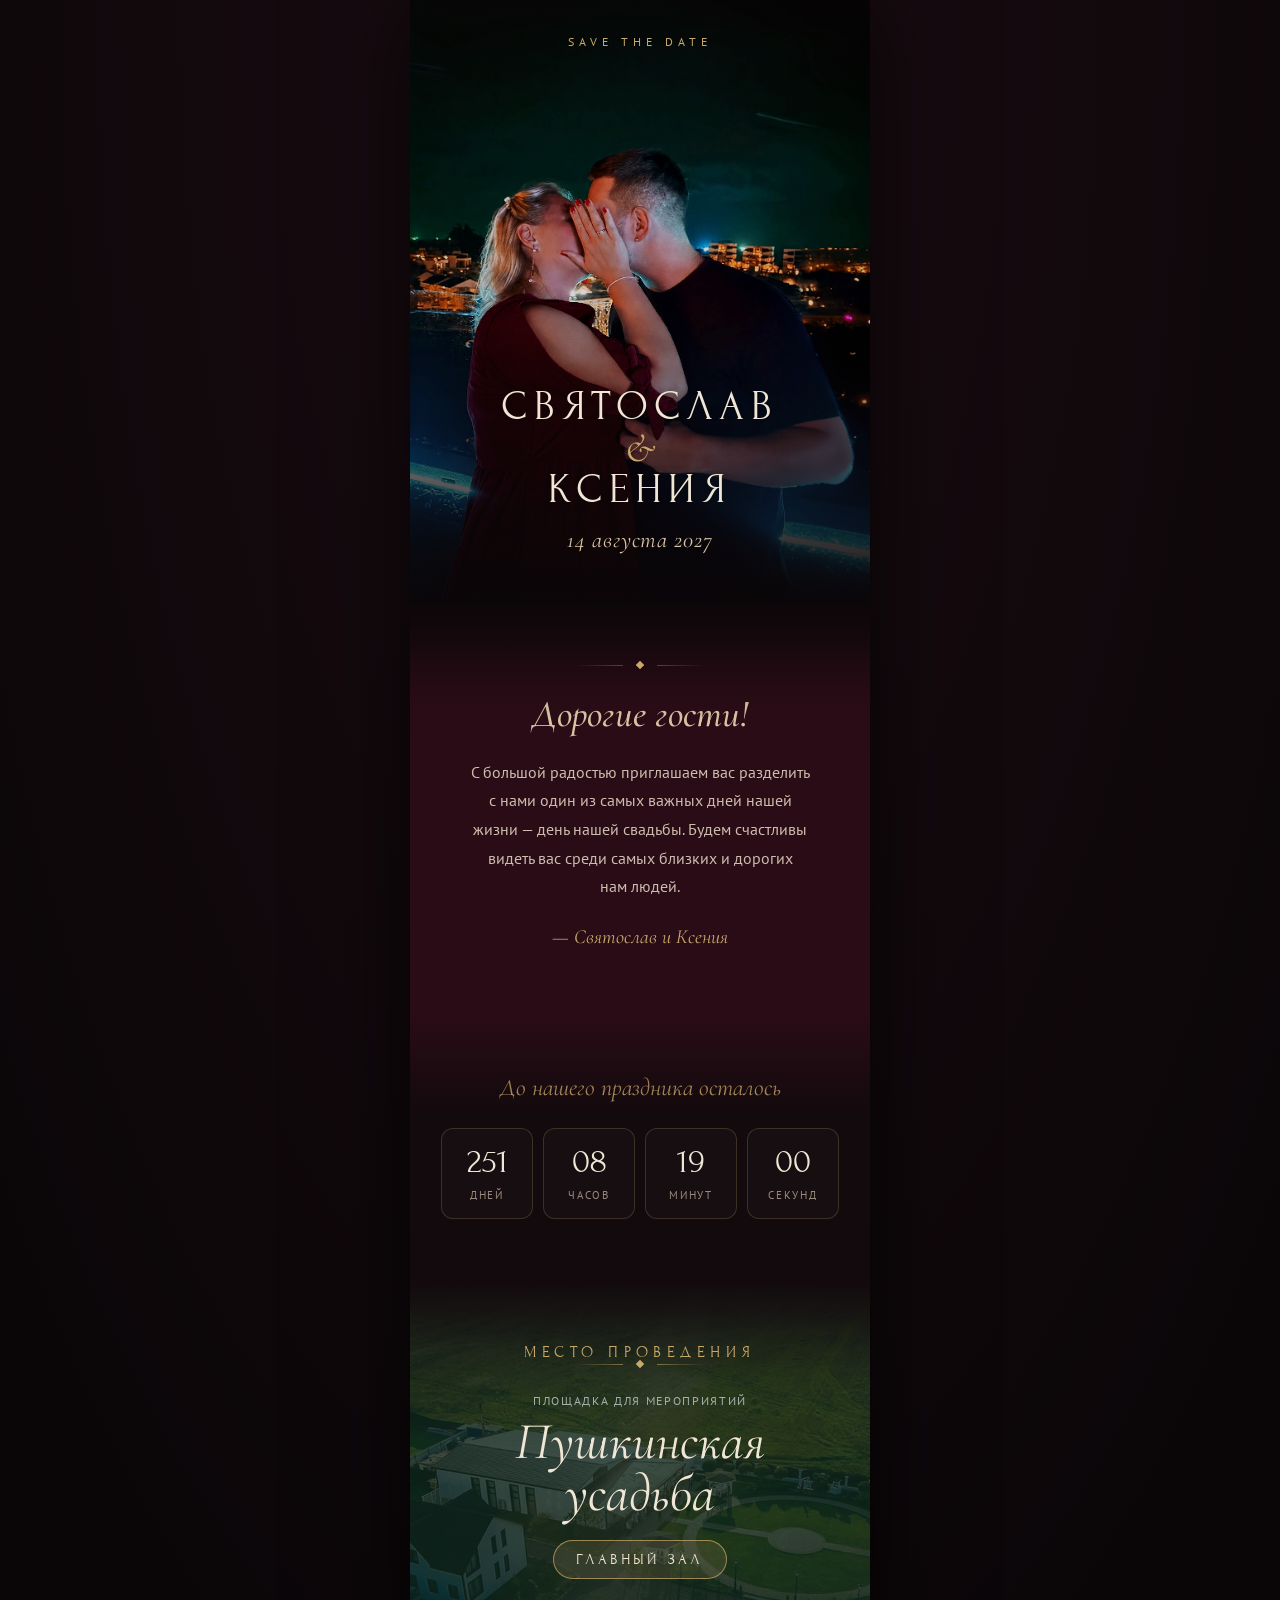
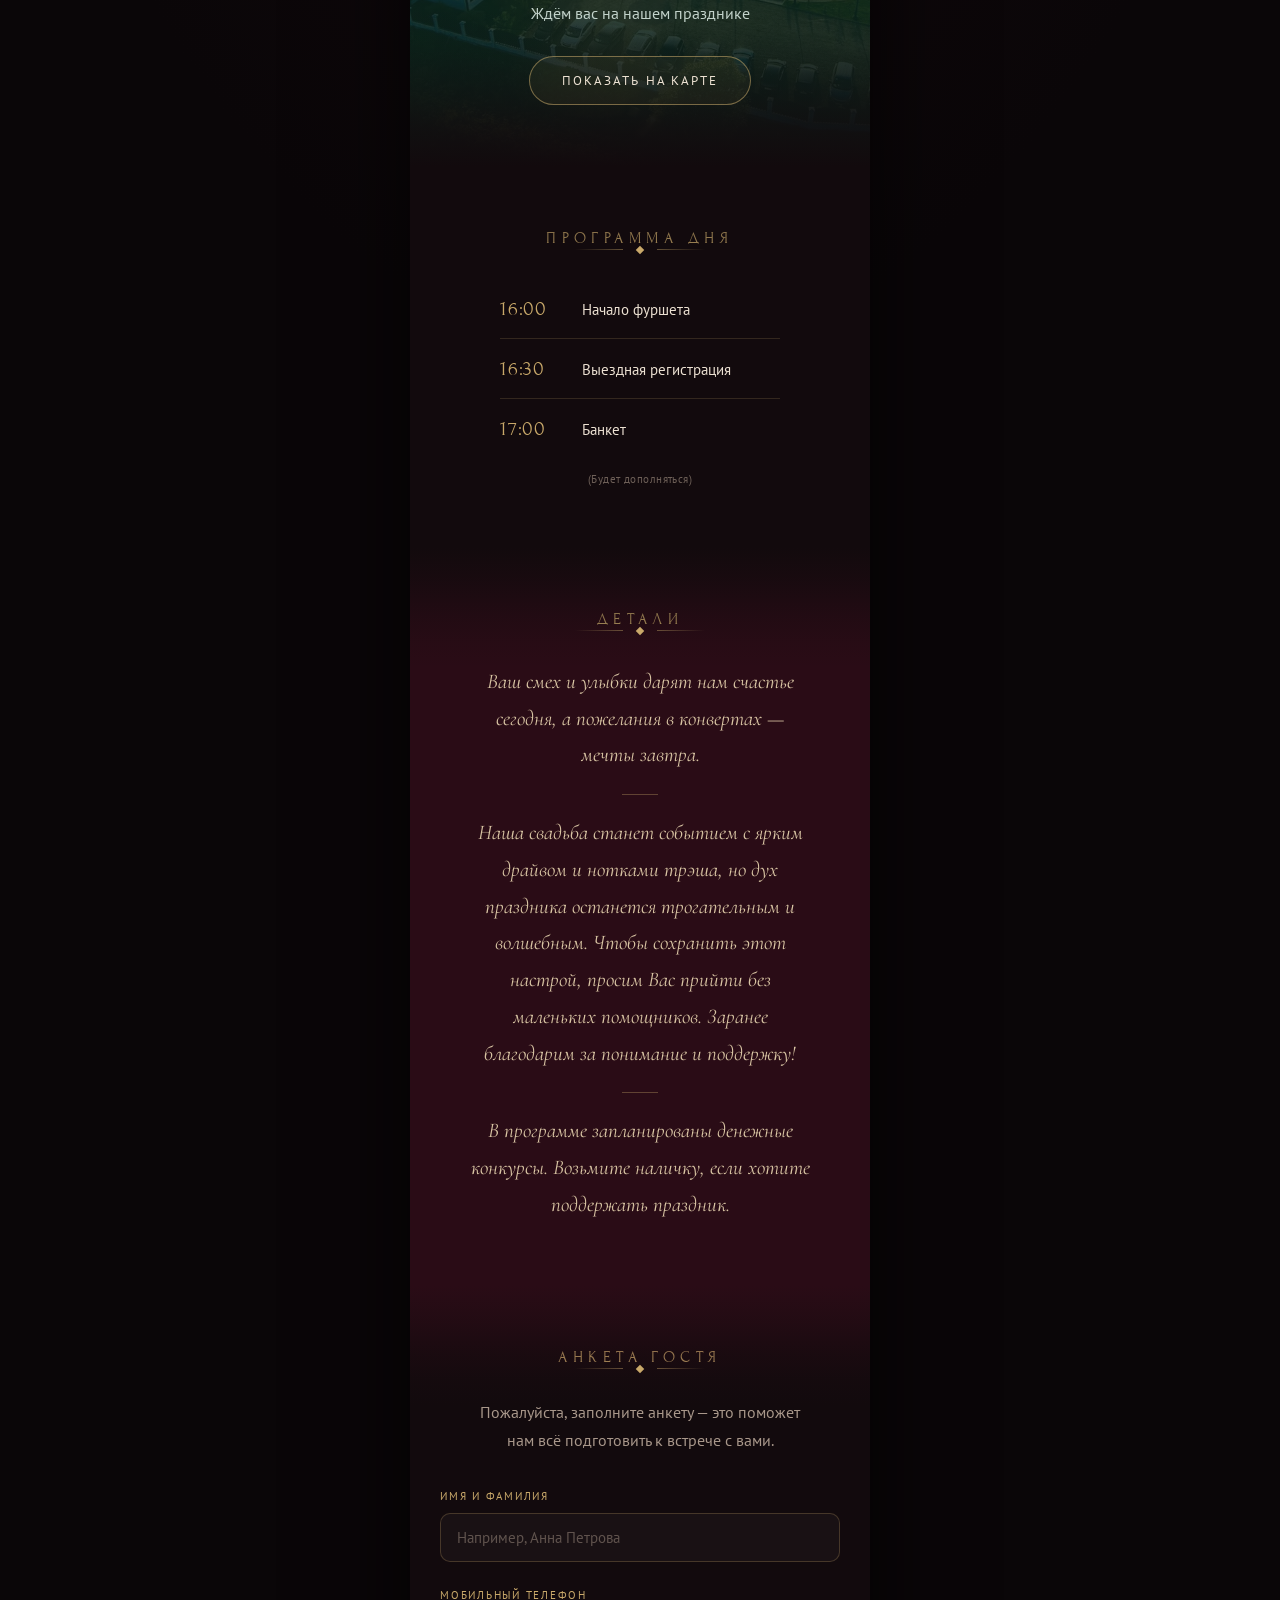
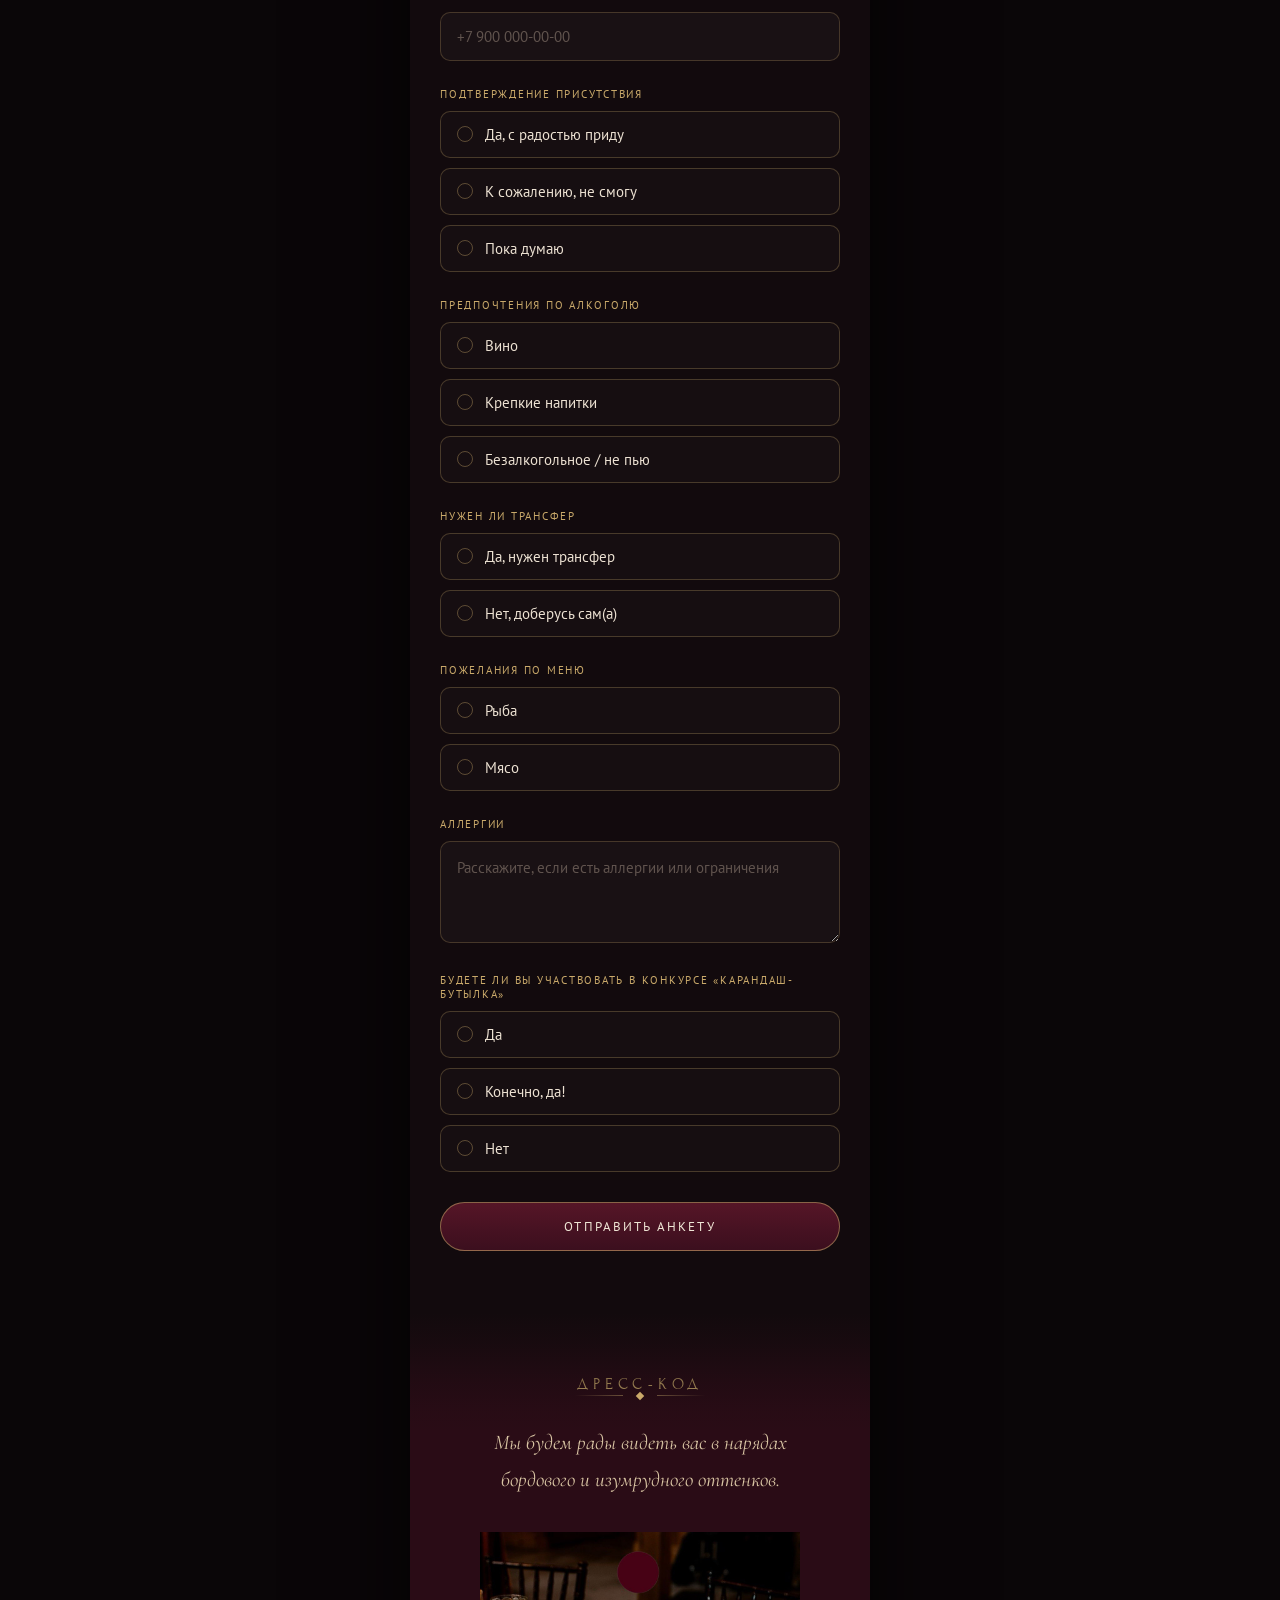
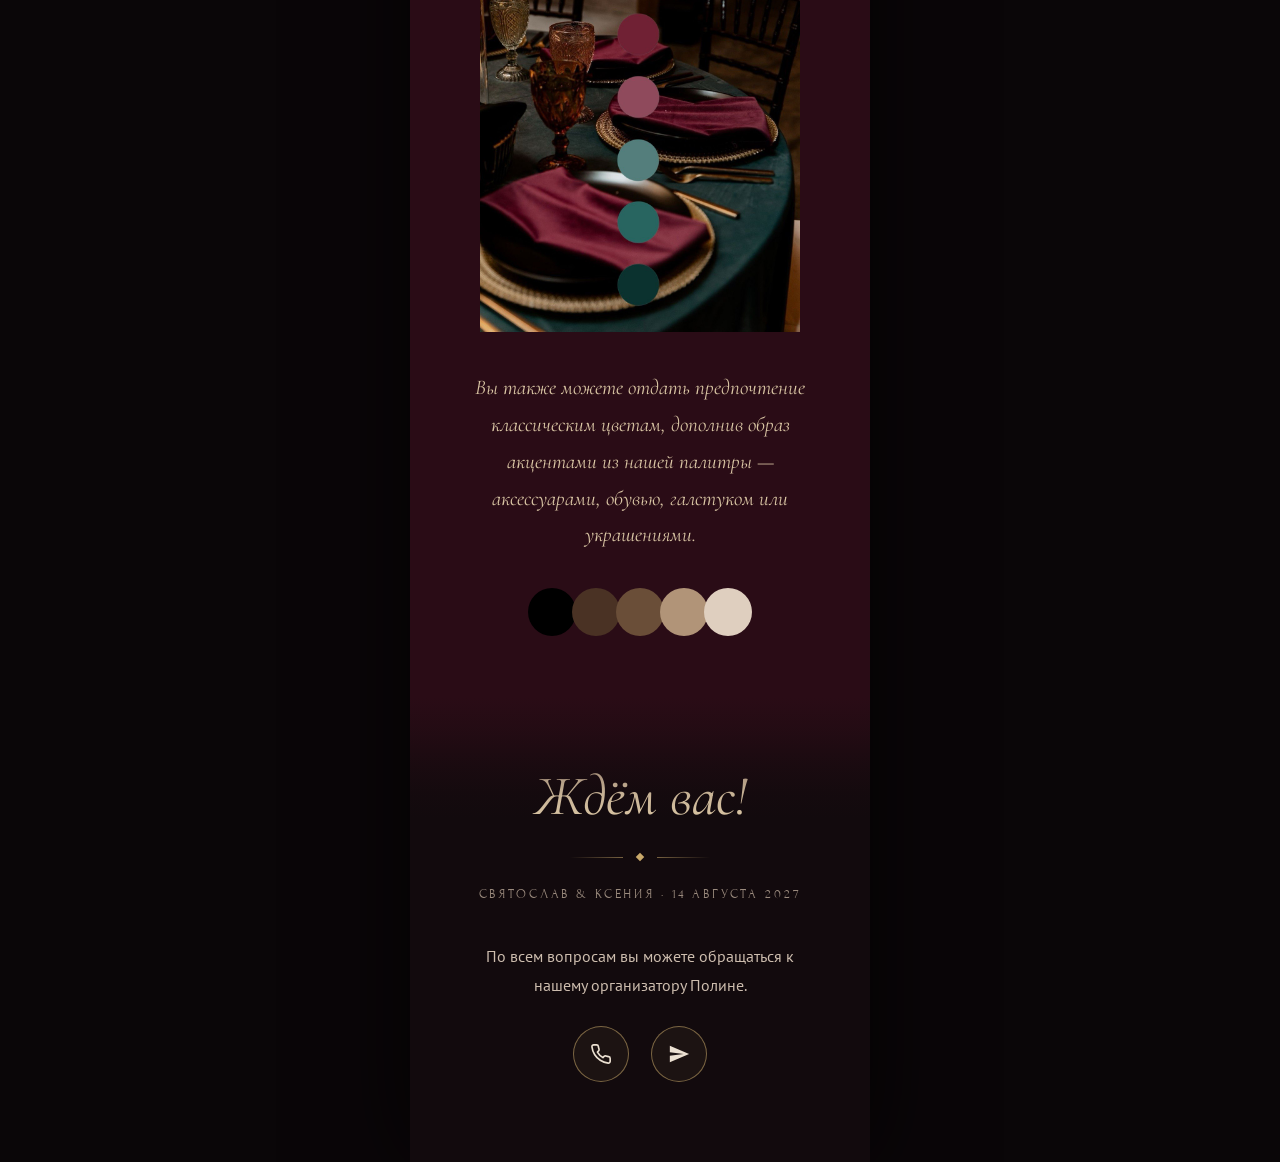
==== index.html @ 84a5a440 "Заменить иконку телеграма на простую чистую стрелку-самолётик без кривых Co-Authored-By: Claude Sonn" ====
<!DOCTYPE html>
<html lang="ru">
<head>
<meta charset="utf-8">
<meta name="viewport" content="width=device-width, initial-scale=1">
<title>Святослав и Ксения — свадебное приглашение</title>
<link rel="preconnect" href="https://fonts.googleapis.com">
<link rel="preconnect" href="https://fonts.gstatic.com" crossorigin>
<link href="https://fonts.googleapis.com/css2?family=Forum&family=Cormorant+Garamond:ital,wght@0,400;0,500;0,600;1,400;1,500;1,600&family=PT+Sans:wght@400;700&display=swap" rel="stylesheet">
<link rel="stylesheet" href="styles.css">
</head>
<body>
<div class="page">
  <div class="card">

    <!-- ===== HERO ===== -->
    <div class="hero">
      <img src="assets/couple.jpg" alt="Святослав и Ксения" class="hero-photo" onerror="this.style.display='none'">
      <div class="hero-overlay"></div>
      <div class="hero-eyebrow">Save the date</div>
      <div class="hero-text">
        <div class="hero-name">Святослав</div>
        <div class="hero-amp">&amp;</div>
        <div class="hero-name">Ксения</div>
        <div class="hero-date">14 августа 2027</div>
      </div>
    </div>

    <!-- ===== INVITATION ===== -->
    <section class="section section--maroon center">
      <div class="section-fade" style="--fade-from:#0a0608;"></div>
      <div class="divider"><span class="divider-line"></span><span class="divider-dot"></span><span class="divider-line"></span></div>
      <h2 class="script-title">Дорогие гости!</h2>
      <p class="body-text" style="max-width:340px;margin-left:auto;margin-right:auto;">С большой радостью приглашаем вас разделить с нами один из самых важных дней нашей жизни — день нашей свадьбы. Будем счастливы видеть вас среди самых близких и дорогих нам людей.</p>
      <div class="signature">— Святослав и Ксения</div>
    </section>

    <!-- ===== COUNTDOWN ===== -->
    <section class="section section--dark center">
      <div class="section-fade" style="--fade-from:#2a0c16;"></div>
      <div class="script-sub">До нашего праздника осталось</div>
      <div class="countdown">
        <div class="countdown-cell"><div class="countdown-num" id="cd-d">—</div><div class="countdown-label">дней</div></div>
        <div class="countdown-cell"><div class="countdown-num" id="cd-h">00</div><div class="countdown-label">часов</div></div>
        <div class="countdown-cell"><div class="countdown-num" id="cd-m">00</div><div class="countdown-label">минут</div></div>
        <div class="countdown-cell"><div class="countdown-num" id="cd-s">00</div><div class="countdown-label">секунд</div></div>
      </div>
    </section>

    <!-- ===== VENUE ===== -->
    <section class="section section--photo center">
      <img src="assets/venue.jpg" alt="Пушкинская усадьба" class="section-bg" onerror="this.style.display='none'">
      <div class="section-bg-overlay section-bg-overlay--green"></div>
      <div class="section-fade" style="--fade-from:#120a0d;"></div>
      <div class="section-fade section-fade--bottom" style="--fade-to:#120a0d;"></div>
      <div class="section-content">
        <div class="eyebrow">Место проведения</div>
        <div class="divider"><span class="divider-line"></span><span class="divider-dot"></span><span class="divider-line"></span></div>
        <div class="label-sm">Площадка для мероприятий</div>
        <div class="venue-name">Пушкинская усадьба</div>
        <div class="venue-hall">Главный зал</div>
        <p class="body-text venue-address">Ждём вас на нашем празднике</p>
        <a href="https://yandex.ru/maps/-/CTv2RVkk" target="_blank" rel="noopener" class="btn btn--outline">Показать на карте</a>
      </div>
    </section>

    <!-- ===== SCHEDULE ===== -->
    <section class="section section--dark center">
      <div class="section-fade" style="--fade-from:#120a0d;"></div>
      <div class="eyebrow">Программа дня</div>
      <div class="divider"><span class="divider-line"></span><span class="divider-dot"></span><span class="divider-line"></span></div>
      <div class="schedule">
        <div class="schedule-item">
          <div class="schedule-time">16:00</div>
          <div class="schedule-label">Начало фуршета</div>
        </div>
        <div class="schedule-item">
          <div class="schedule-time">16:30</div>
          <div class="schedule-label">Выездная регистрация</div>
        </div>
        <div class="schedule-item">
          <div class="schedule-time">17:00</div>
          <div class="schedule-label">Банкет</div>
        </div>
      </div>
      <div class="schedule-note">(Будет дополняться)</div>
    </section>

    <!-- ===== DETAILS ===== -->
    <section class="section section--maroon center">
      <div class="section-fade" style="--fade-from:#120a0d;"></div>
      <div class="eyebrow">Детали</div>
      <div class="divider" style="margin-bottom:30px;"><span class="divider-line"></span><span class="divider-dot"></span><span class="divider-line"></span></div>
      <p class="script-quote" style="margin-bottom:20px;">Ваш смех и улыбки дарят нам счастье сегодня, а пожелания в конвертах — мечты завтра.</p>
      <div class="mini-divider"></div>
      <p class="script-quote" style="margin-bottom:20px;">Наша свадьба станет событием с ярким драйвом и нотками трэша, но дух праздника останется трогательным и волшебным. Чтобы сохранить этот настрой, просим Вас прийти без маленьких помощников. Заранее благодарим за понимание и поддержку!</p>
      <div class="mini-divider"></div>
      <p class="script-quote" style="margin-bottom:0;">В программе запланированы денежные конкурсы. Возьмите наличку, если хотите поддержать праздник.</p>
    </section>

    <!-- ===== GUEST FORM ===== -->
    <section class="section section--dark">
      <div class="section-fade" style="--fade-from:#2a0c16;"></div>
      <div class="center" style="margin-bottom:34px;">
        <div class="eyebrow">Анкета гостя</div>
        <div class="divider"><span class="divider-line"></span><span class="divider-dot"></span><span class="divider-line"></span></div>
        <p class="body-text" style="max-width:320px;margin:0 auto;color:#a8978a;">Пожалуйста, заполните анкету — это поможет нам всё подготовить к встрече с вами.</p>
      </div>

      <form id="guest-form" class="form" novalidate>
        <div class="field">
          <label class="field-label">Имя и фамилия</label>
          <input type="text" name="name" id="f-name" placeholder="Например, Анна Петрова" required>
        </div>

        <div class="field">
          <label class="field-label">Мобильный телефон</label>
          <input type="tel" name="phone" id="f-phone" placeholder="+7 900 000-00-00" required>
        </div>

        <div class="field">
          <label class="field-label">Подтверждение присутствия</label>
          <div class="option-group" data-group="attend" data-type="radio">
            <div class="option-row" data-value="Да, с радостью приду"><span class="option-dot"></span><span class="option-label">Да, с радостью приду</span></div>
            <div class="option-row" data-value="К сожалению, не смогу"><span class="option-dot"></span><span class="option-label">К сожалению, не смогу</span></div>
            <div class="option-row" data-value="Пока думаю"><span class="option-dot"></span><span class="option-label">Пока думаю</span></div>
          </div>
        </div>

        <div class="field">
          <label class="field-label">Предпочтения по алкоголю</label>
          <div class="option-group" data-group="alcoholType" data-type="radio">
            <div class="option-row" data-value="Вино"><span class="option-dot"></span><span class="option-label">Вино</span></div>
            <div class="option-row" data-value="Крепкие напитки"><span class="option-dot"></span><span class="option-label">Крепкие напитки</span></div>
            <div class="option-row" data-value="Безалкогольное / не пью"><span class="option-dot"></span><span class="option-label">Безалкогольное / не пью</span></div>
          </div>

          <div class="sub-block" id="wine-block" hidden>
            <div>
              <div class="sub-label">Цвет вина</div>
              <div class="option-group" data-group="wineColor" data-type="radio">
                <div class="option-row" data-value="Красное"><span class="option-dot"></span><span class="option-label">Красное</span></div>
                <div class="option-row" data-value="Белое"><span class="option-dot"></span><span class="option-label">Белое</span></div>
              </div>
            </div>
            <div>
              <div class="sub-label">Сухость</div>
              <div class="option-group" data-group="wineSweet" data-type="radio">
                <div class="option-row" data-value="Сухое"><span class="option-dot"></span><span class="option-label">Сухое</span></div>
                <div class="option-row" data-value="Полусухое"><span class="option-dot"></span><span class="option-label">Полусухое</span></div>
                <div class="option-row" data-value="Полусладкое"><span class="option-dot"></span><span class="option-label">Полусладкое</span></div>
              </div>
            </div>
          </div>

          <div class="sub-block" id="spirit-block" hidden>
            <div class="sub-label">Крепкий напиток</div>
            <div class="option-group" data-group="spirit" data-type="radio">
              <div class="option-row" data-value="Водка"><span class="option-dot"></span><span class="option-label">Водка</span></div>
              <div class="option-row" data-value="Коньяк"><span class="option-dot"></span><span class="option-label">Коньяк</span></div>
              <div class="option-row" data-value="Джин"><span class="option-dot"></span><span class="option-label">Джин</span></div>
              <div class="option-row" data-value="Виски"><span class="option-dot"></span><span class="option-label">Виски</span></div>
              <div class="option-row" data-value="Ром"><span class="option-dot"></span><span class="option-label">Ром</span></div>
            </div>
          </div>
        </div>

        <div class="field">
          <label class="field-label">Нужен ли трансфер</label>
          <div class="option-group" data-group="transfer" data-type="radio">
            <div class="option-row" data-value="Да, нужен трансфер"><span class="option-dot"></span><span class="option-label">Да, нужен трансфер</span></div>
            <div class="option-row" data-value="Нет, доберусь сам(а)"><span class="option-dot"></span><span class="option-label">Нет, доберусь сам(а)</span></div>
          </div>
        </div>

        <div class="field">
          <label class="field-label">Пожелания по меню</label>
          <div class="option-group" data-group="menuChoice" data-type="radio">
            <div class="option-row" data-value="Рыба"><span class="option-dot"></span><span class="option-label">Рыба</span></div>
            <div class="option-row" data-value="Мясо"><span class="option-dot"></span><span class="option-label">Мясо</span></div>
          </div>
        </div>

        <div class="field">
          <label class="field-label">Аллергии</label>
          <textarea name="allergies" id="f-allergies" rows="3" placeholder="Расскажите, если есть аллергии или ограничения"></textarea>
        </div>

        <div class="field">
          <label class="field-label">Будете ли вы участвовать в конкурсе «Карандаш-бутылка»</label>
          <div class="option-group" data-group="pencil" data-type="radio" data-pencil-joke="true">
            <div class="option-row" data-value="Да"><span class="option-dot"></span><span class="option-label">Да</span></div>
            <div class="option-row" data-value="Конечно, да!"><span class="option-dot"></span><span class="option-label">Конечно, да!</span></div>
            <div class="option-row" data-value="Нет"><span class="option-dot"></span><span class="option-label">Нет</span></div>
          </div>
        </div>

        <button type="submit" class="btn btn--fill" id="f-submit">Отправить анкету</button>
        <div class="form-error" id="f-error" hidden>Пожалуйста, заполните все пункты анкеты.</div>
      </form>

      <div class="thanks" id="thanks" hidden>
        <div class="thanks-dot"></div>
        <div class="script-title" style="font-size:34px;">Спасибо!</div>
        <p class="body-text">Мы получили вашу анкету.<br>До встречи на нашем празднике!</p>
      </div>
    </section>

    <!-- ===== DRESS CODE ===== -->
    <section class="section section--maroon center">
      <div class="section-fade" style="--fade-from:#120a0d;"></div>
      <div class="eyebrow">Дресс-код</div>
      <div class="divider"><span class="divider-line"></span><span class="divider-dot"></span><span class="divider-line"></span></div>
      <p class="script-quote" style="max-width:330px;margin:0 auto 34px;">Мы будем рады видеть вас в нарядах бордового и изумрудного оттенков.</p>
      <img src="assets/dresscode-palette.jpg" alt="Палитра дресс-кода" class="dresscode-img" onerror="this.style.display='none'">
      <p class="script-quote" style="max-width:330px;margin:34px auto 0;">Вы также можете отдать предпочтение классическим цветам, дополнив образ акцентами из нашей палитры — аксессуарами, обувью, галстуком или украшениями.</p>
      <div class="dresscode-swatches">
        <span class="dresscode-swatch" style="background:#000000;"></span>
        <span class="dresscode-swatch" style="background:#4A3224;"></span>
        <span class="dresscode-swatch" style="background:#6A4E38;"></span>
        <span class="dresscode-swatch" style="background:#B19478;"></span>
        <span class="dresscode-swatch" style="background:#DFCFBF;"></span>
      </div>
    </section>

    <!-- ===== CLOSING ===== -->
    <section class="section section--dark center" style="padding:70px 30px 80px;">
      <div class="section-fade" style="--fade-from:#2a0c16;"></div>
      <div class="closing-title">Ждём вас!</div>
      <div class="divider" style="width:140px;margin-top:30px;"><span class="divider-line"></span><span class="divider-dot"></span><span class="divider-line"></span></div>
      <div class="closing-sub">Святослав &amp; Ксения · 14 августа 2027</div>
      <p class="body-text" style="max-width:320px;margin:40px auto 0;">По всем вопросам вы можете обращаться к нашему организатору Полине.</p>
      <div class="contact-row">
        <a href="tel:+79817024401" class="contact-btn" aria-label="Позвонить">
          <svg width="22" height="22" viewBox="0 0 24 24" fill="none" stroke="#ece1d2" stroke-width="1.8" stroke-linecap="round" stroke-linejoin="round"><path d="M22 16.92v3a2 2 0 0 1-2.18 2 19.79 19.79 0 0 1-8.63-3.07 19.5 19.5 0 0 1-6-6 19.79 19.79 0 0 1-3.07-8.67A2 2 0 0 1 4.11 2h3a2 2 0 0 1 2 1.72c.127.96.362 1.903.7 2.81a2 2 0 0 1-.45 2.11L8.09 9.91a16 16 0 0 0 6 6l1.27-1.27a2 2 0 0 1 2.11-.45c.907.338 1.85.573 2.81.7A2 2 0 0 1 22 16.92z"></path></svg>
        </a>
        <a href="https://t.me/apollina_smirnova" target="_blank" rel="noopener" class="contact-btn" aria-label="Написать в телеграм">
          <svg width="22" height="22" viewBox="0 0 24 24" fill="none"><path d="M2 21l21-9L2 3v7l15 2-15 2v7z" fill="#ece1d2"></path></svg>
        </a>
      </div>
    </section>

  </div>
</div>
<script src="script.js"></script>
</body>
</html>
---- styles.css ----
* { margin: 0; padding: 0; box-sizing: border-box; }
html, body { background: #0a0608; }
input::placeholder, textarea::placeholder { color: rgba(154,138,125,0.55); }
input:focus, textarea:focus { border-color: rgba(201,169,106,0.6) !important; }

body { font-family: 'PT Sans', sans-serif; }

.page {
  min-height: 100vh;
  width: 100%;
  background:
    radial-gradient(120% 60% at 50% 0%, #1c0d13 0%, #0a0608 55%),
    radial-gradient(90% 50% at 50% 100%, #0c1a15 0%, rgba(10,6,8,0) 60%);
  display: flex;
  justify-content: center;
}

.card {
  width: 100%;
  max-width: 460px;
  background: #120a0d;
  position: relative;
  overflow: hidden;
  box-shadow: 0 0 90px rgba(0,0,0,0.7);
}

.center { text-align: center; }

/* Hero */
.hero { position: relative; width: 100%; height: 600px; }
.hero-photo {
  position: absolute; inset: 0; width: 100%; height: 100%;
  object-fit: cover; object-position: 50% 30%;
  filter: brightness(0.92) contrast(1.05);
  background: linear-gradient(135deg, #2a1620, #12241c);
}
.hero-overlay {
  position: absolute; inset: 0;
  background: linear-gradient(180deg, rgba(10,6,8,0.55) 0%, rgba(10,6,8,0.05) 26%, rgba(10,6,8,0.1) 52%, rgba(10,6,8,0.96) 100%);
}
.hero-eyebrow {
  position: absolute; top: 34px; left: 0; right: 0; text-align: center;
  color: #c9a96a; font-size: 12px; letter-spacing: 0.42em; text-transform: uppercase;
}
.hero-text { position: absolute; left: 0; right: 0; bottom: 46px; text-align: center; padding: 0 24px; }
.hero-name { font-family: 'Forum', serif; color: #f0e6d6; font-size: 42px; line-height: 1.04; letter-spacing: 0.16em; text-transform: uppercase; }
.hero-amp { font-family: 'Cormorant Garamond', serif; font-style: italic; color: #c9a96a; font-size: 40px; line-height: 0.9; margin: 2px 0; }
.hero-date { font-family: 'Cormorant Garamond', serif; font-style: italic; color: #d8c4a3; font-size: 23px; margin-top: 14px; letter-spacing: 0.04em; }

/* Sections */
.section { position: relative; padding: 62px 30px; }
.section--maroon { background: #2a0c16; }
.section--dark { background: #120a0d; }

.section-fade {
  position: absolute; top: 0; left: 0; right: 0; height: 120px;
  background: linear-gradient(to bottom,
    var(--fade-from) 0%,
    color-mix(in srgb, var(--fade-from) 75%, transparent) 25%,
    color-mix(in srgb, var(--fade-from) 35%, transparent) 55%,
    color-mix(in srgb, var(--fade-from) 10%, transparent) 80%,
    transparent 100%);
  pointer-events: none;
}
.section-fade--bottom {
  top: auto; bottom: 0; height: 160px;
  background: linear-gradient(to top,
    var(--fade-to) 0%,
    color-mix(in srgb, var(--fade-to) 75%, transparent) 25%,
    color-mix(in srgb, var(--fade-to) 35%, transparent) 55%,
    color-mix(in srgb, var(--fade-to) 10%, transparent) 80%,
    transparent 100%);
}

.divider { display: flex; align-items: center; justify-content: center; gap: 14px; margin: 0 auto 26px; width: 130px; }
.divider-line { flex: 1; height: 1px; background: linear-gradient(90deg, transparent, rgba(201,169,106,0.55)); }
.divider-line:last-child { background: linear-gradient(90deg, rgba(201,169,106,0.55), transparent); }
.divider-dot { width: 6px; height: 6px; background: #c9a96a; transform: rotate(45deg); }

.script-title { font-family: 'Cormorant Garamond', serif; font-style: italic; color: #d8c4a3; font-size: 38px; font-weight: 500; line-height: 1.1; }
.body-text { color: #cdbdae; font-size: 15.5px; line-height: 1.85; margin-top: 22px; text-wrap: pretty; }
.signature { font-family: 'Cormorant Garamond', serif; font-style: italic; color: #c9a96a; font-size: 20px; margin-top: 24px; }

.script-sub { font-family: 'Cormorant Garamond', serif; font-style: italic; color: #c9a96a; font-size: 24px; margin-bottom: 26px; }
.countdown { display: flex; justify-content: center; gap: 10px; }
.countdown-cell { flex: 1; max-width: 92px; border: 1px solid rgba(201,169,106,0.22); border-radius: 12px; padding: 16px 6px; background: rgba(255,255,255,0.02); }
.countdown-num { font-family: 'Forum', serif; color: #f0e6d6; font-size: 34px; line-height: 1; }
.countdown-label { color: #9a8a7d; font-size: 10.5px; letter-spacing: 0.16em; text-transform: uppercase; margin-top: 9px; }

.section--photo { position: relative; overflow: hidden; }
.section-bg {
  position: absolute; inset: 0; width: 100%; height: 100%; object-fit: cover;
  background: linear-gradient(135deg, #12241c, #0c1a15);
}
.section-bg-overlay { position: absolute; inset: 0; }
.section-bg-overlay--green { background: linear-gradient(180deg, rgba(12,36,29,0.88) 0%, rgba(12,36,29,0.8) 40%, rgba(12,36,29,0.92) 100%); }
.section-content { position: relative; }

.script-quote { font-family: 'Cormorant Garamond', serif; font-style: italic; color: #d8c4a3; font-size: 21px; line-height: 1.75; max-width: 340px; margin: 0 auto 26px; text-wrap: pretty; }
.mini-divider { width: 36px; height: 1px; background: rgba(201,169,106,0.35); margin: 0 auto 20px; }

.eyebrow { font-family: 'Forum', serif; color: #c9a96a; font-size: 16px; letter-spacing: 0.34em; text-transform: uppercase; }
.label-sm { color: #9fb3a8; font-size: 12px; letter-spacing: 0.14em; text-transform: uppercase; }
.venue-name { font-family: 'Cormorant Garamond', serif; font-style: italic; color: #f0e6d6; font-size: 52px; line-height: 1; margin: 8px 0 20px; }
.venue-hall {
  display: inline-flex; align-items: center; gap: 10px;
  padding: 10px 22px; margin-bottom: 20px; border-radius: 999px;
  border: 1px solid rgba(201,169,106,0.7); background: rgba(201,169,106,0.14);
  color: #f0e6d6; font-family: 'Forum', serif; font-size: 15px;
  letter-spacing: 0.22em; text-transform: uppercase;
}
.venue-address { color: #c2d2ca; max-width: 320px; margin: 0 auto; }

.schedule { display: flex; flex-direction: column; max-width: 280px; margin: 0 auto; text-align: left; }
.schedule-item { display: flex; align-items: baseline; gap: 18px; padding: 18px 0; border-bottom: 1px solid rgba(201,169,106,0.18); }
.schedule-item:last-child { border-bottom: none; }
.schedule-time { font-family: 'Forum', serif; color: #c9a96a; font-size: 20px; letter-spacing: 0.04em; flex: none; width: 64px; }
.schedule-label { color: #ece1d2; font-size: 15px; }
.schedule-note { margin-top: 14px; color: #6e6058; font-size: 11px; letter-spacing: 0.04em; }

.btn {
  display: inline-flex; align-items: center; justify-content: center; gap: 10px;
  margin-top: 28px; padding: 15px 32px; border-radius: 999px;
  font-size: 13px; letter-spacing: 0.16em; text-transform: uppercase;
  text-decoration: none; cursor: pointer; border: none;
  font-family: 'PT Sans', sans-serif;
}
.btn--outline { border: 1px solid rgba(201,169,106,0.55); background: rgba(201,169,106,0.06); color: #ece1d2; }
.btn--outline:hover { background: rgba(201,169,106,0.16); }
.btn--fill { width: 100%; border: 1px solid rgba(201,169,106,0.55); background: linear-gradient(180deg, rgba(109,26,48,0.75), rgba(74,17,36,0.75)); color: #f0e6d6; margin-top: 4px; }
.btn--fill:hover { background: linear-gradient(180deg, rgba(129,32,56,0.9), rgba(94,21,44,0.9)); }
.btn--fill:disabled { opacity: 0.6; cursor: default; }

/* Form */
.form { display: flex; flex-direction: column; gap: 26px; }
.field-label { display: block; color: #c9a96a; font-size: 11px; letter-spacing: 0.16em; text-transform: uppercase; margin-bottom: 10px; }
input[type="text"], input[type="tel"], textarea {
  width: 100%; background: rgba(255,255,255,0.03); border: 1px solid rgba(201,169,106,0.25);
  border-radius: 10px; padding: 14px 16px; color: #ece1d2; font-family: 'PT Sans', sans-serif;
  font-size: 15px; outline: none;
}
textarea { resize: vertical; line-height: 1.6; }

.option-group { display: flex; flex-direction: column; gap: 10px; }
.option-row {
  display: flex; align-items: center; gap: 12px; padding: 13px 16px; border-radius: 10px;
  cursor: pointer; transition: all .2s;
  border: 1px solid rgba(201,169,106,0.28); background: rgba(255,255,255,0.02);
}
.option-row.selected { border-color: #c9a96a; background: rgba(201,169,106,0.09); }
.option-label { color: #ece1d2; font-size: 15px; }

.option-dot {
  width: 16px; height: 16px; border-radius: 50%; flex: none;
  border: 1px solid rgba(201,169,106,0.4); background: transparent;
}
.option-row.selected .option-dot { border-color: #c9a96a; background: #c9a96a; box-shadow: inset 0 0 0 3px #120a0d; }

.sub-block { display: flex; flex-direction: column; gap: 16px; margin-top: 16px; padding: 16px; border-left: 2px solid rgba(201,169,106,0.35); }
.sub-block[hidden] { display: none; }
.sub-label { color: #9a8a7d; font-size: 11px; letter-spacing: 0.12em; text-transform: uppercase; margin-bottom: 10px; }

.form-error { color: #e08b8b; font-size: 13px; text-align: center; margin-top: 4px; }

.thanks {
  text-align: center; border: 1px solid rgba(201,169,106,0.3); border-radius: 16px;
  padding: 46px 28px; background: rgba(201,169,106,0.05);
}
.thanks-dot { width: 10px; height: 10px; background: #c9a96a; transform: rotate(45deg); margin: 0 auto 22px; }

.dresscode-img { width: 100%; max-width: 320px; }

.dresscode-swatches { display: flex; justify-content: center; margin-top: 34px; }
.dresscode-swatch {
  width: 48px; height: 48px; border-radius: 50%; flex: none;
  margin-left: -4px;
}
.dresscode-swatch:first-child { margin-left: 0; }

.closing-title { font-family: 'Cormorant Garamond', serif; font-style: italic; color: #d8c4a3; font-size: 56px; line-height: 1; }
.closing-sub { font-family: 'Forum', serif; color: #9a8a7d; font-size: 13px; letter-spacing: 0.22em; text-transform: uppercase; margin-top: 26px; }

.contact-row { display: flex; justify-content: center; gap: 22px; margin-top: 26px; }
.contact-btn {
  width: 56px; height: 56px; border-radius: 50%; display: flex; align-items: center; justify-content: center;
  border: 1px solid rgba(201,169,106,0.55); background: rgba(201,169,106,0.06); text-decoration: none;
}
.contact-btn:hover { background: rgba(201,169,106,0.16); }
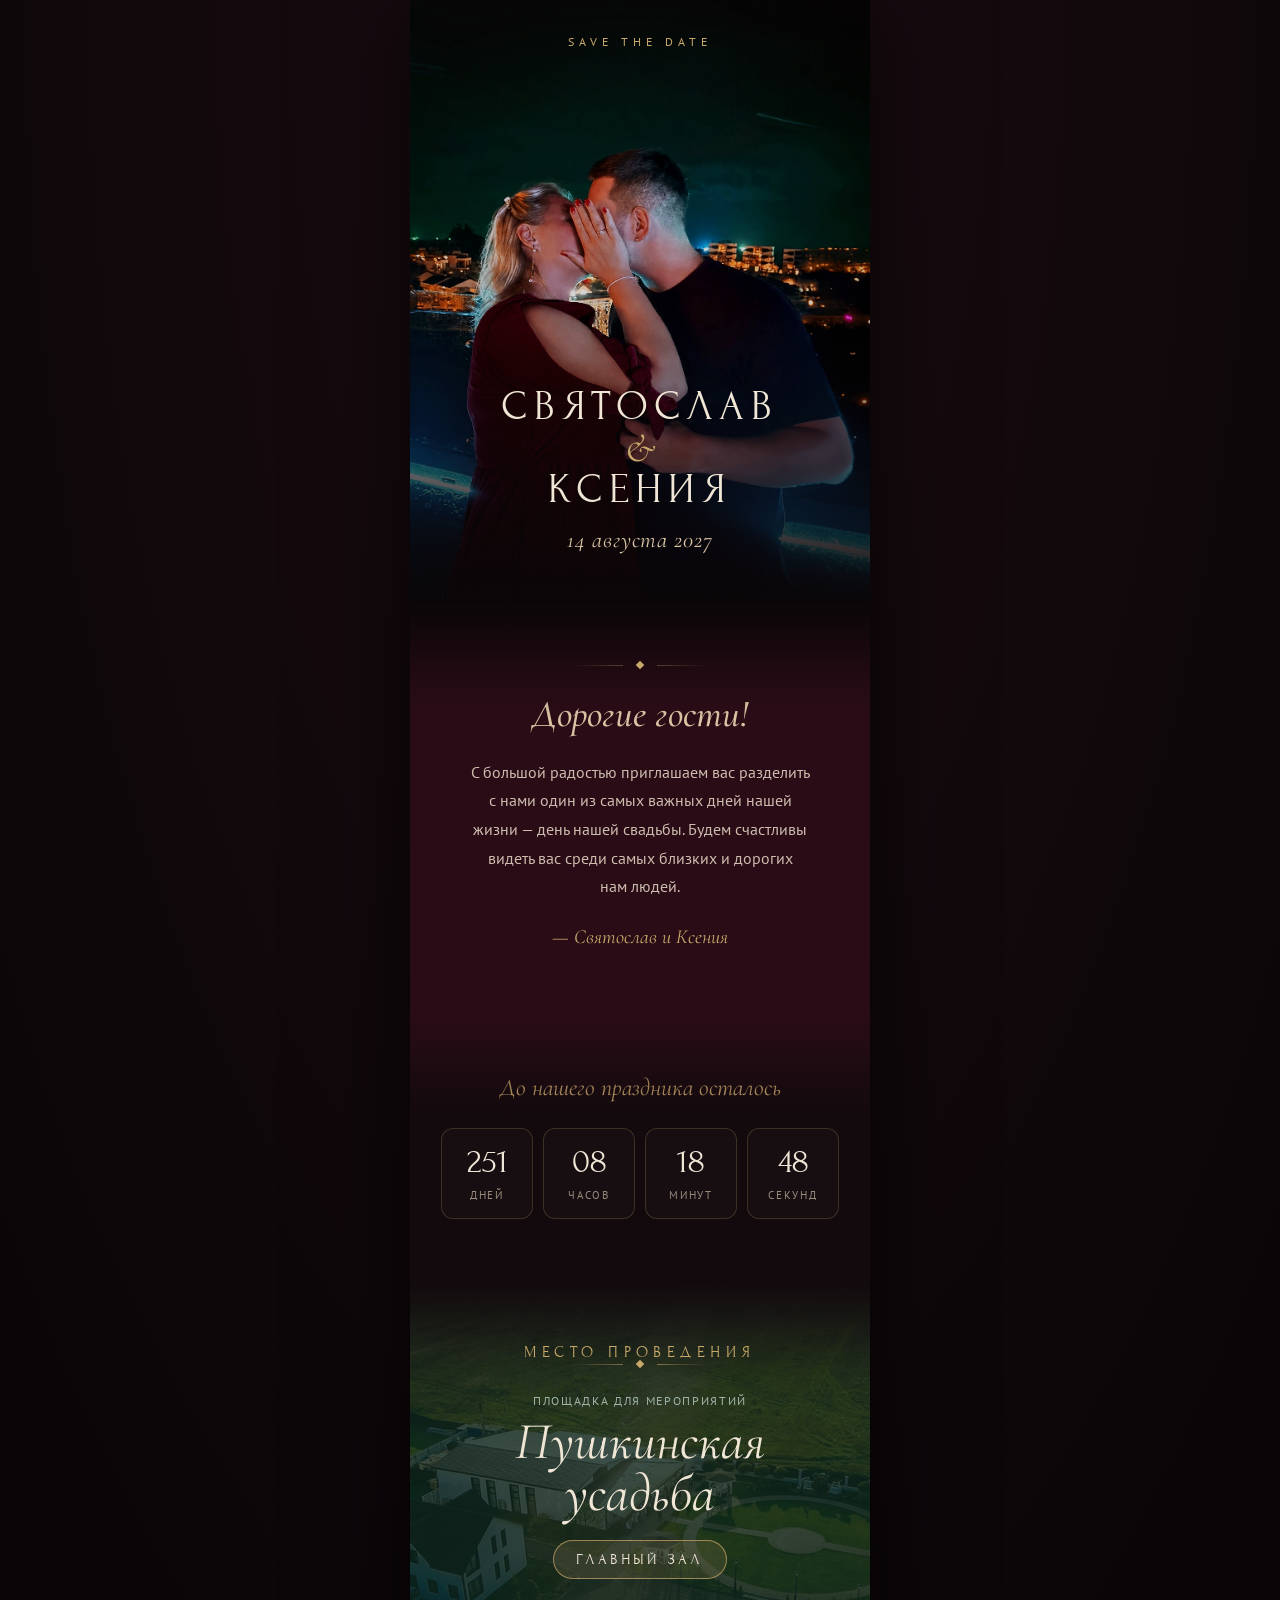
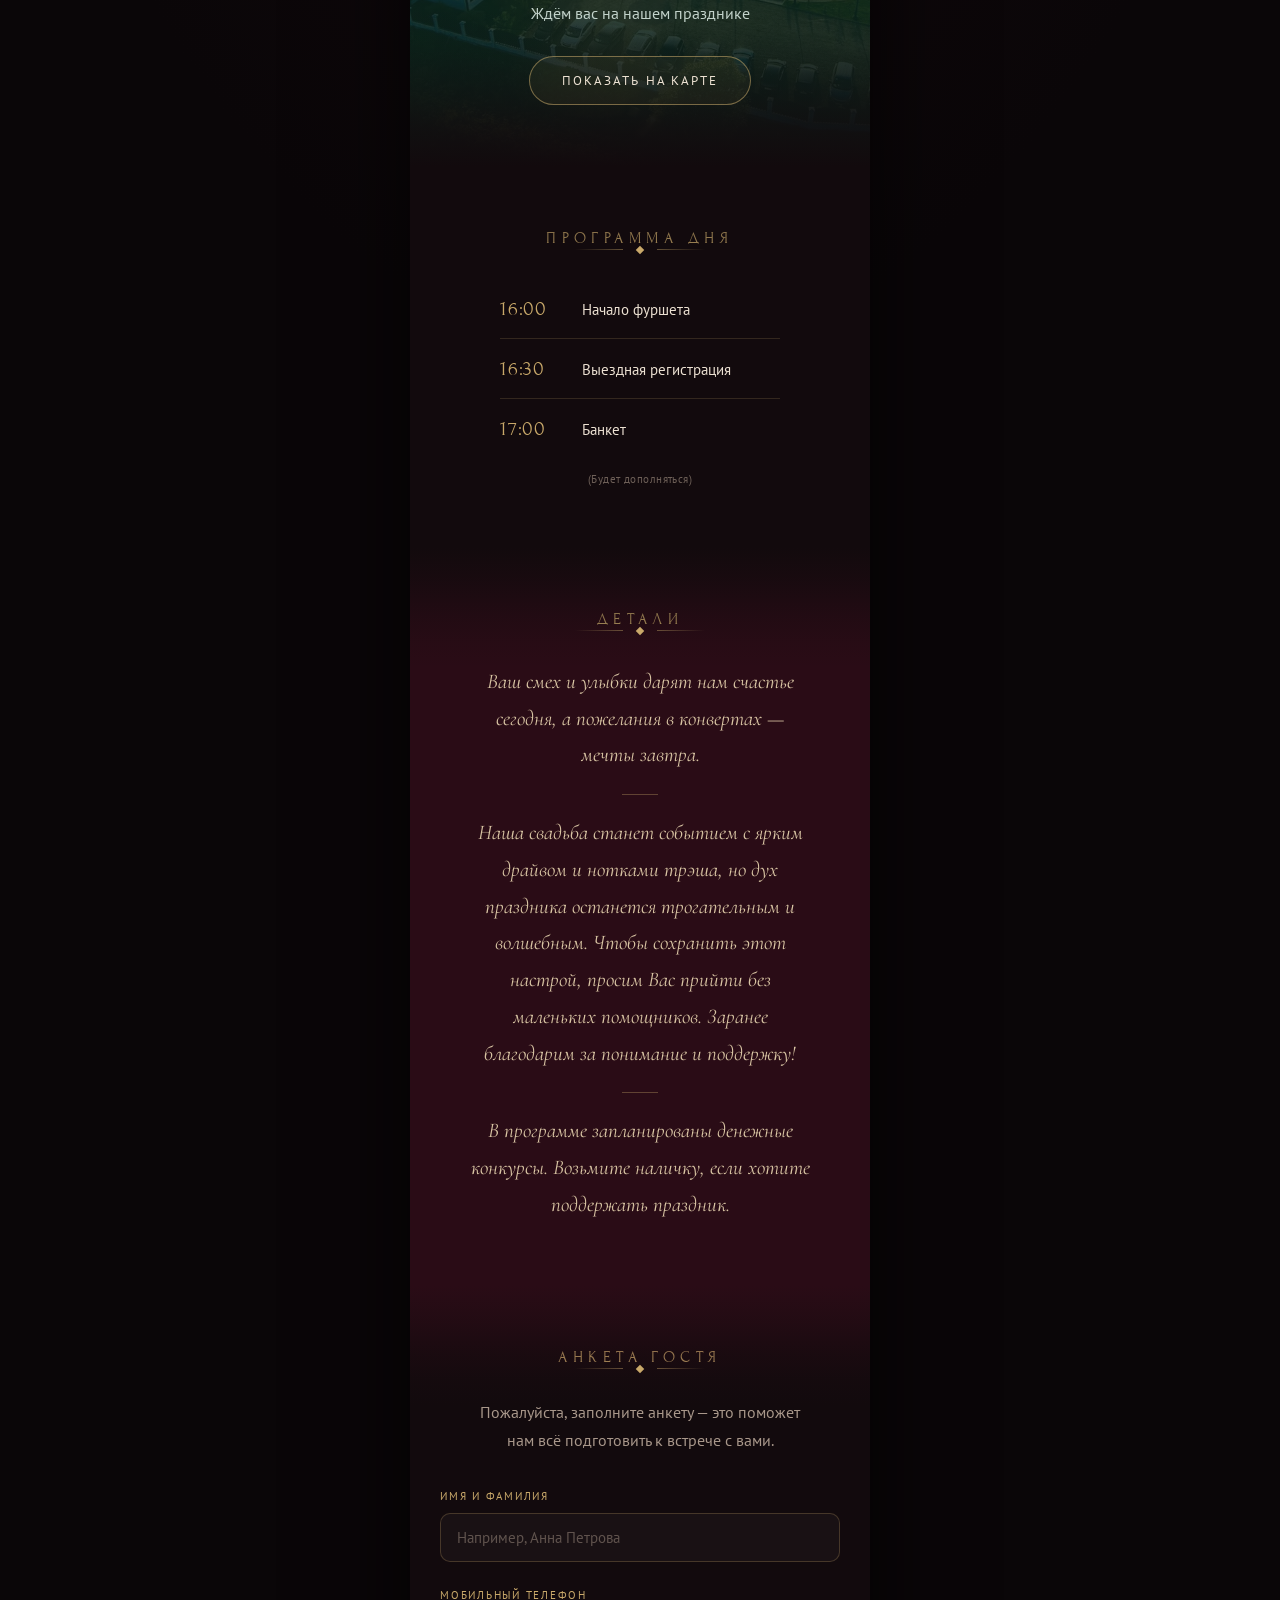
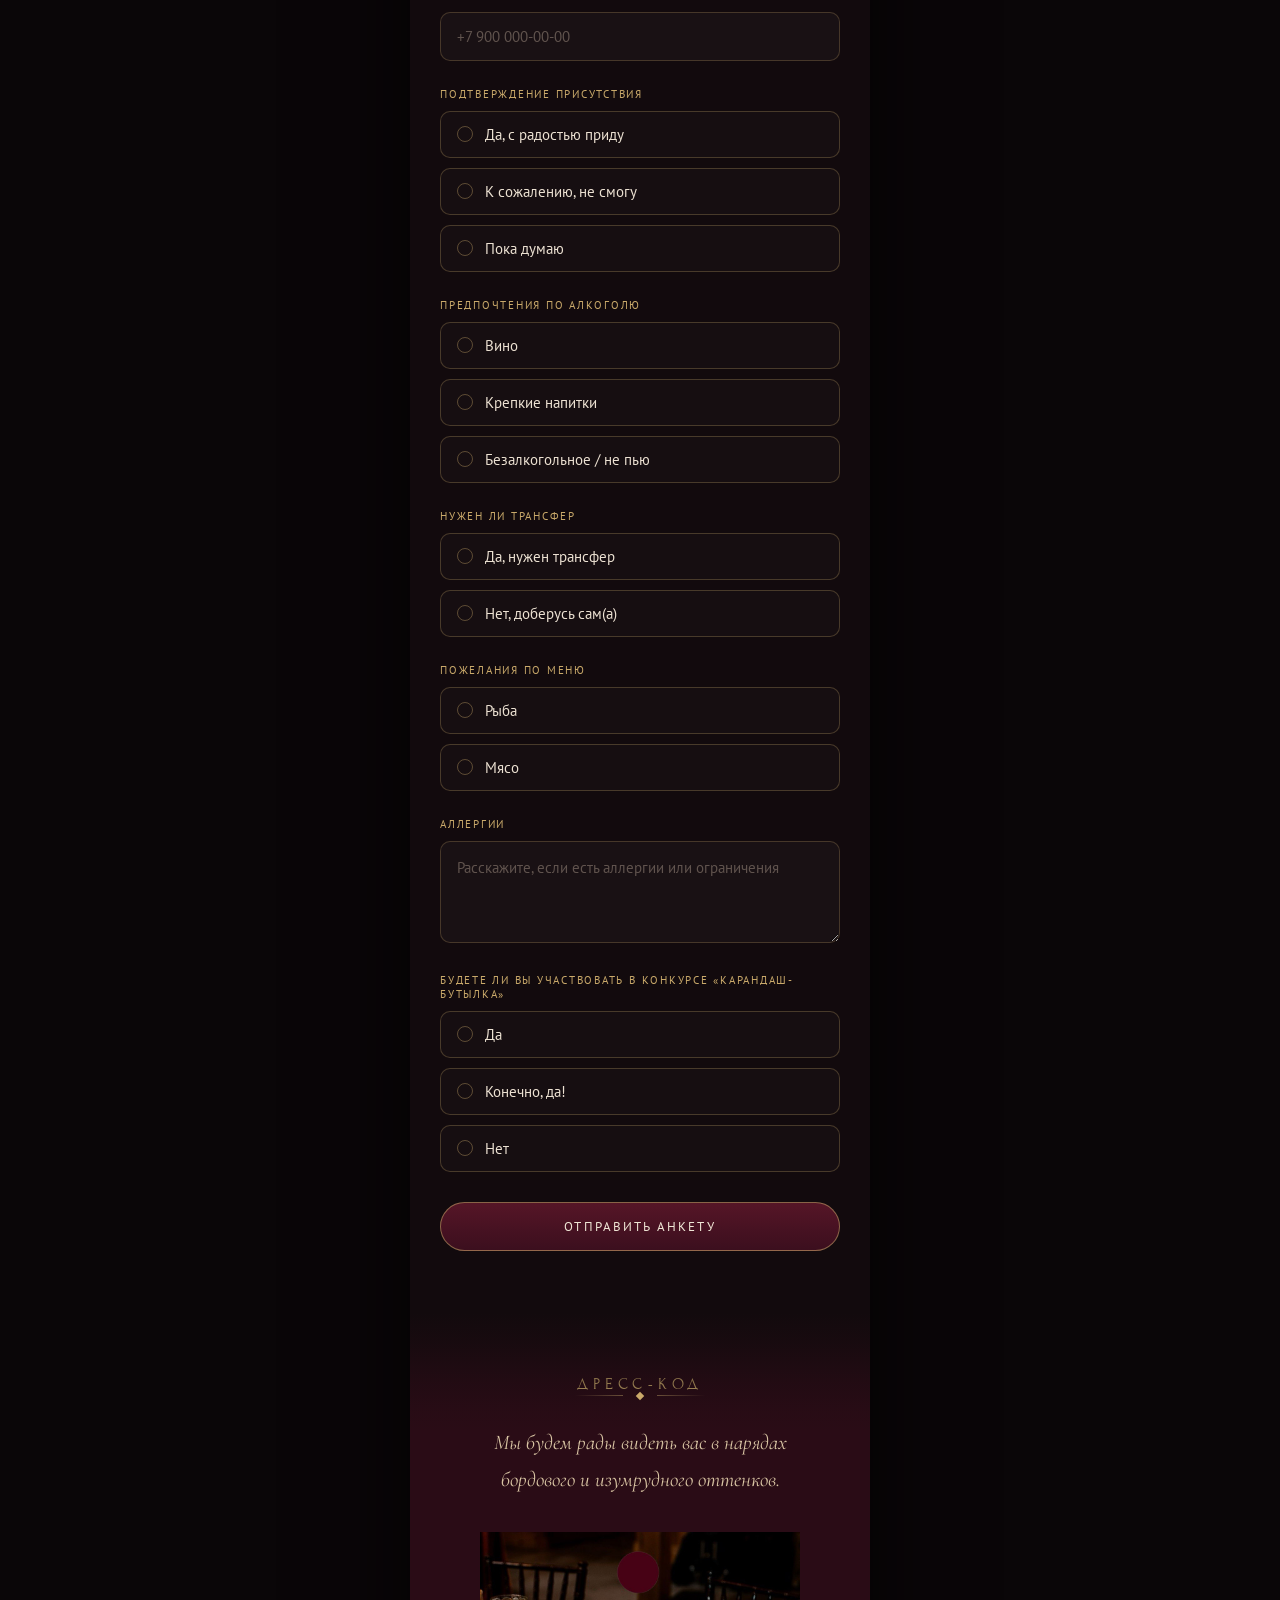
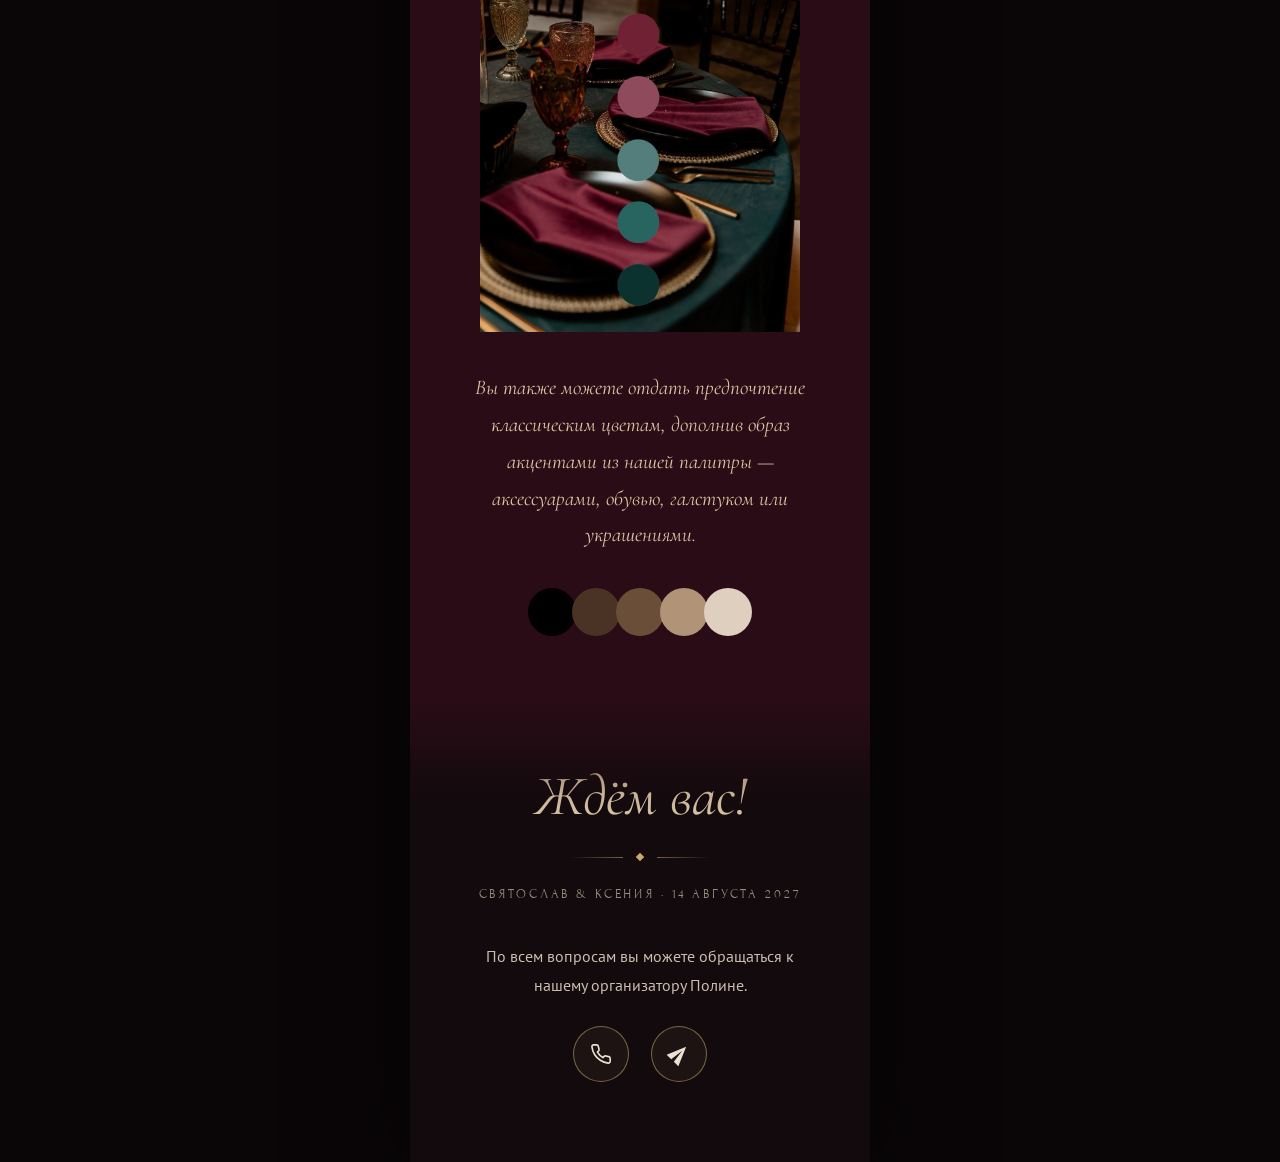
==== commit ec980c11: "Повернуть иконку телеграма на 45 градусов против часовой Co-Authored-By: Claude Sonnet 5 <noreply@an" ====
--- a/index.html
+++ b/index.html
@@ -235,7 +235,7 @@
           <svg width="22" height="22" viewBox="0 0 24 24" fill="none" stroke="#ece1d2" stroke-width="1.8" stroke-linecap="round" stroke-linejoin="round"><path d="M22 16.92v3a2 2 0 0 1-2.18 2 19.79 19.79 0 0 1-8.63-3.07 19.5 19.5 0 0 1-6-6 19.79 19.79 0 0 1-3.07-8.67A2 2 0 0 1 4.11 2h3a2 2 0 0 1 2 1.72c.127.96.362 1.903.7 2.81a2 2 0 0 1-.45 2.11L8.09 9.91a16 16 0 0 0 6 6l1.27-1.27a2 2 0 0 1 2.11-.45c.907.338 1.85.573 2.81.7A2 2 0 0 1 22 16.92z"></path></svg>
         </a>
         <a href="https://t.me/apollina_smirnova" target="_blank" rel="noopener" class="contact-btn" aria-label="Написать в телеграм">
-          <svg width="22" height="22" viewBox="0 0 24 24" fill="none"><path d="M2 21l21-9L2 3v7l15 2-15 2v7z" fill="#ece1d2"></path></svg>
+          <svg width="22" height="22" viewBox="0 0 24 24" fill="none" style="transform:rotate(-45deg);"><path d="M2 21l21-9L2 3v7l15 2-15 2v7z" fill="#ece1d2"></path></svg>
         </a>
       </div>
     </section>
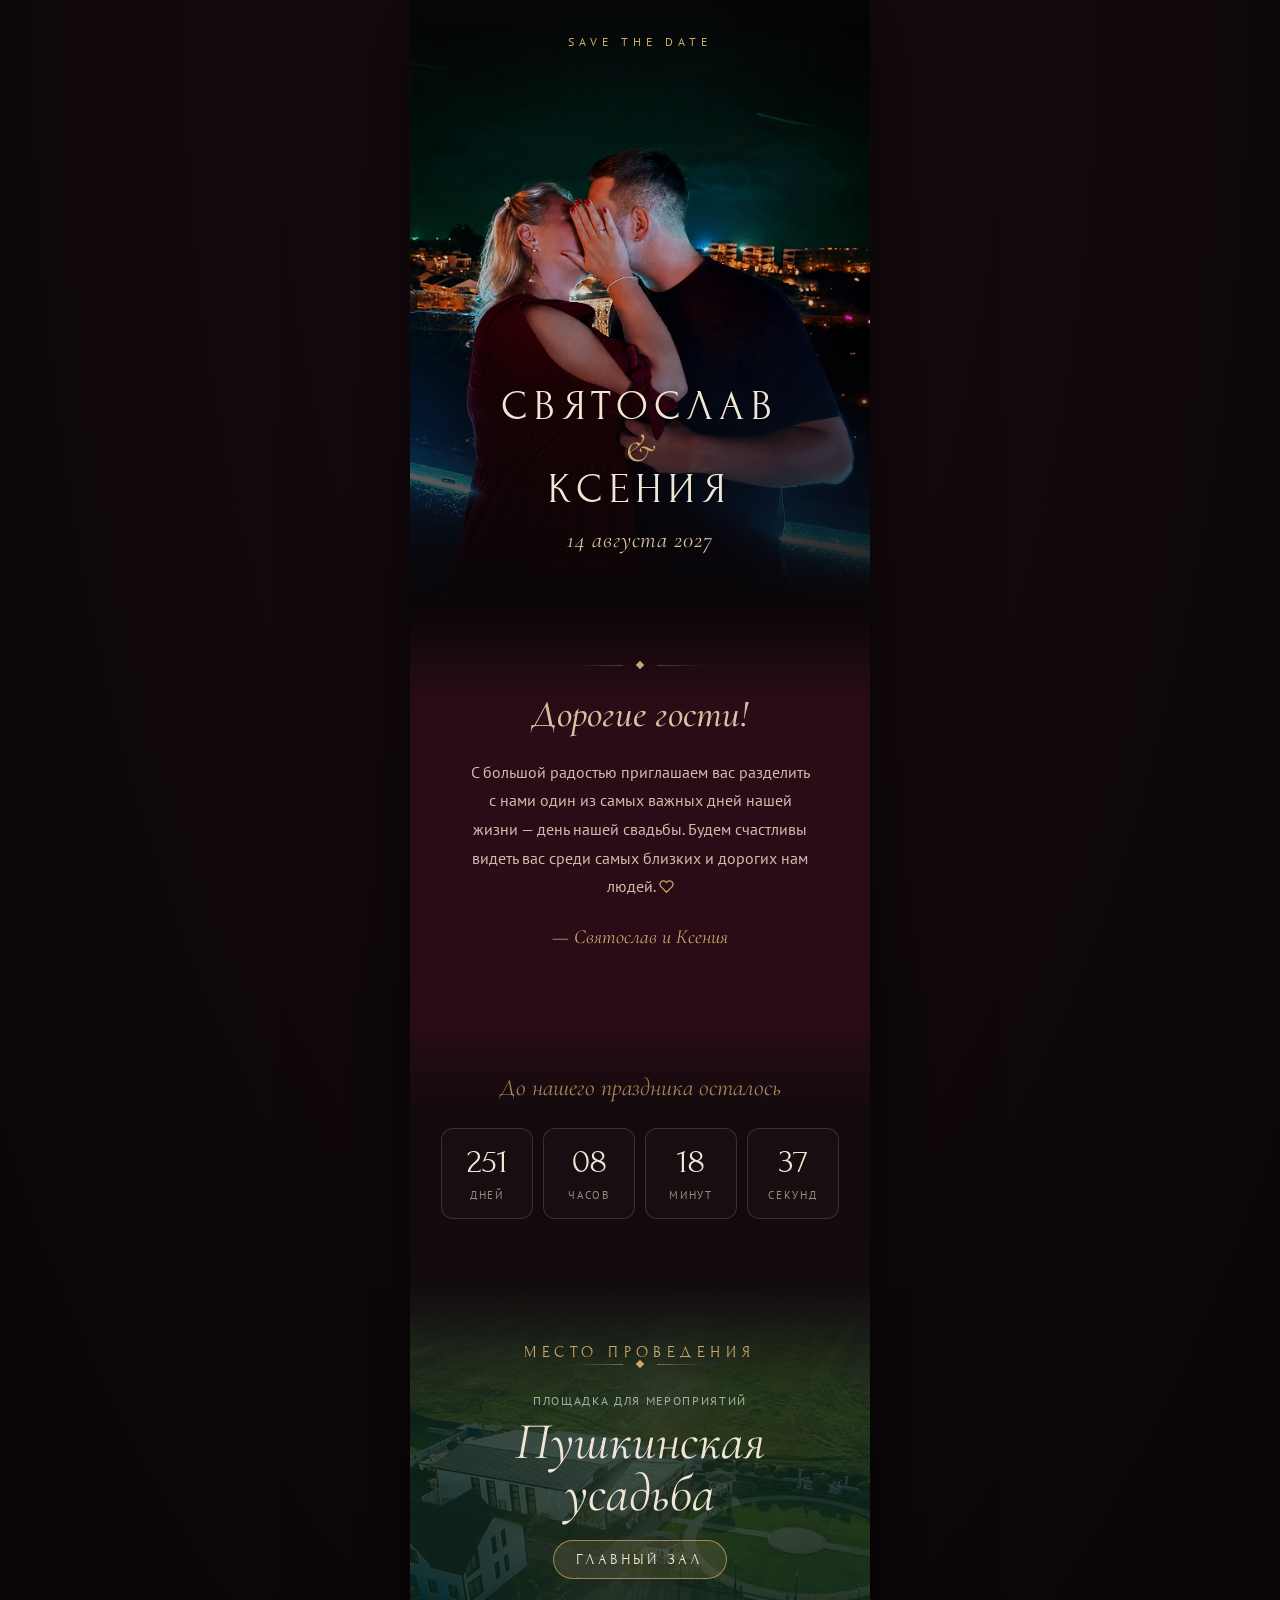
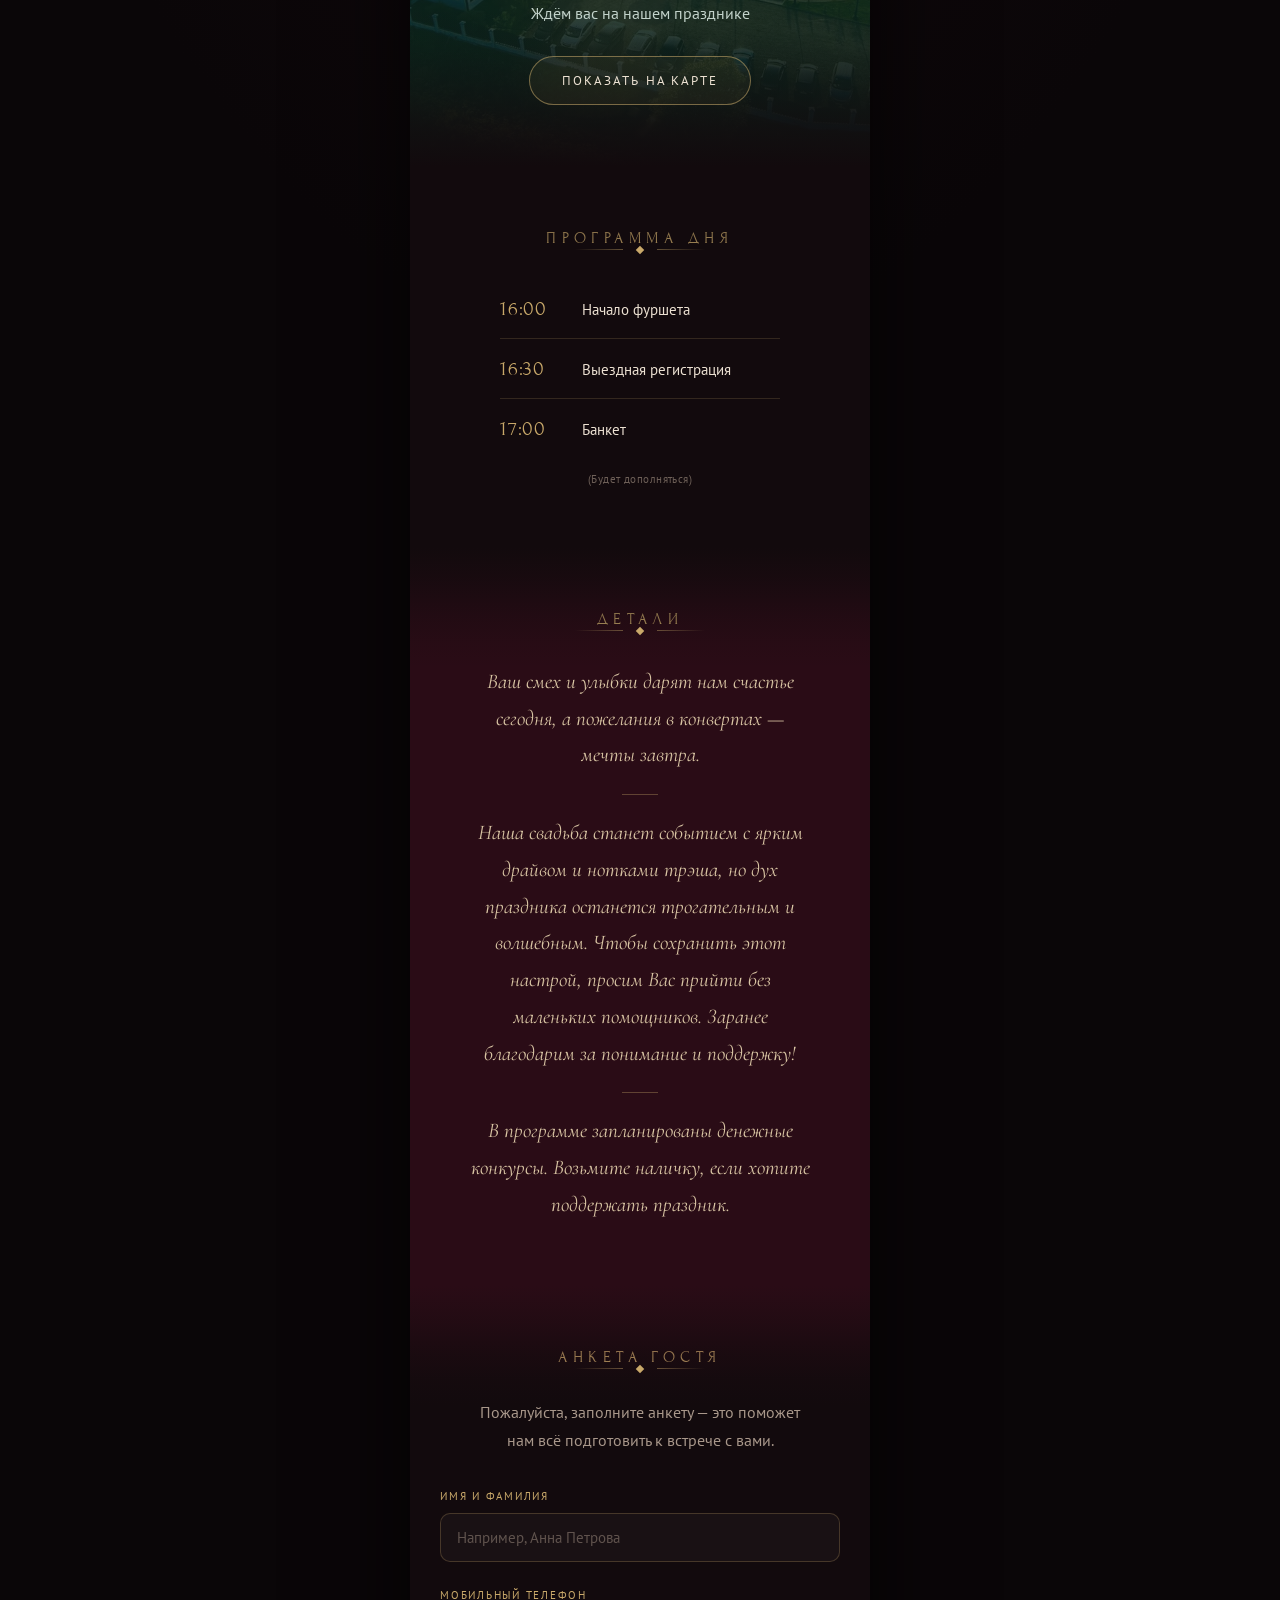
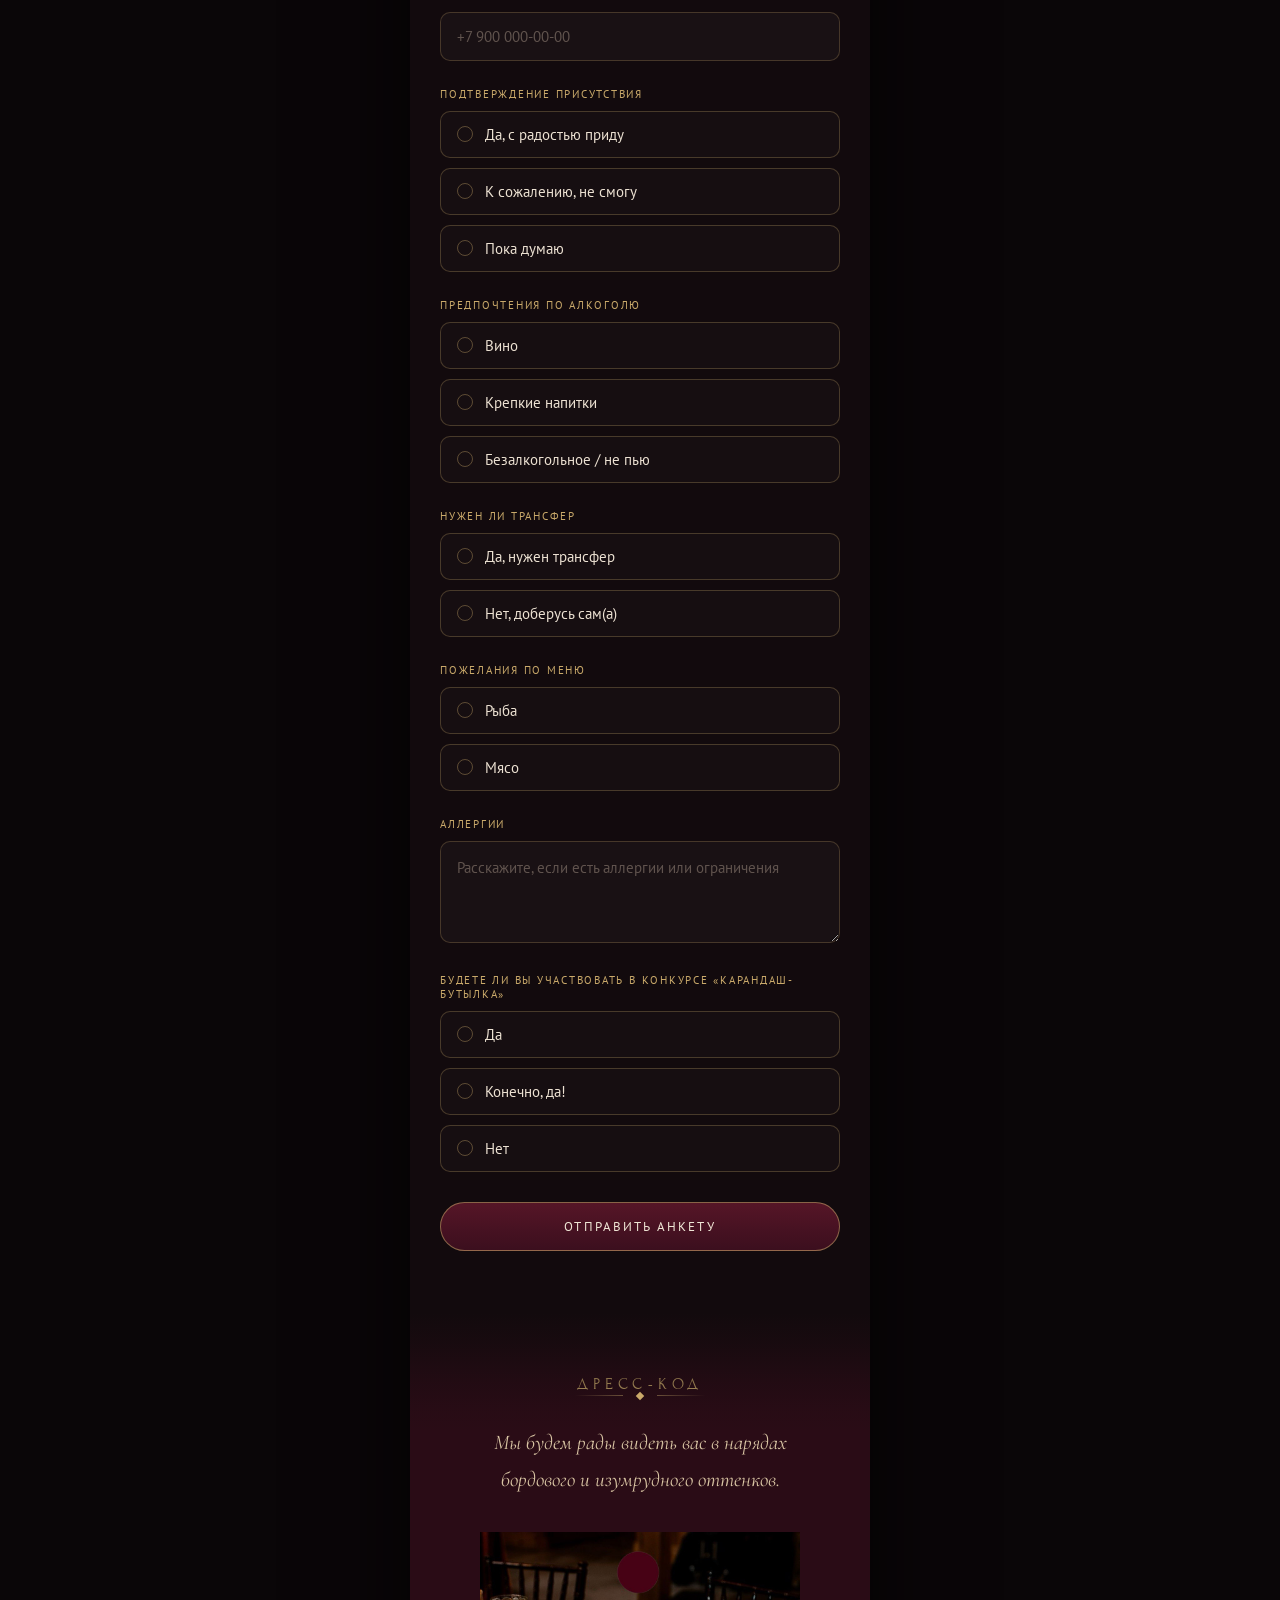
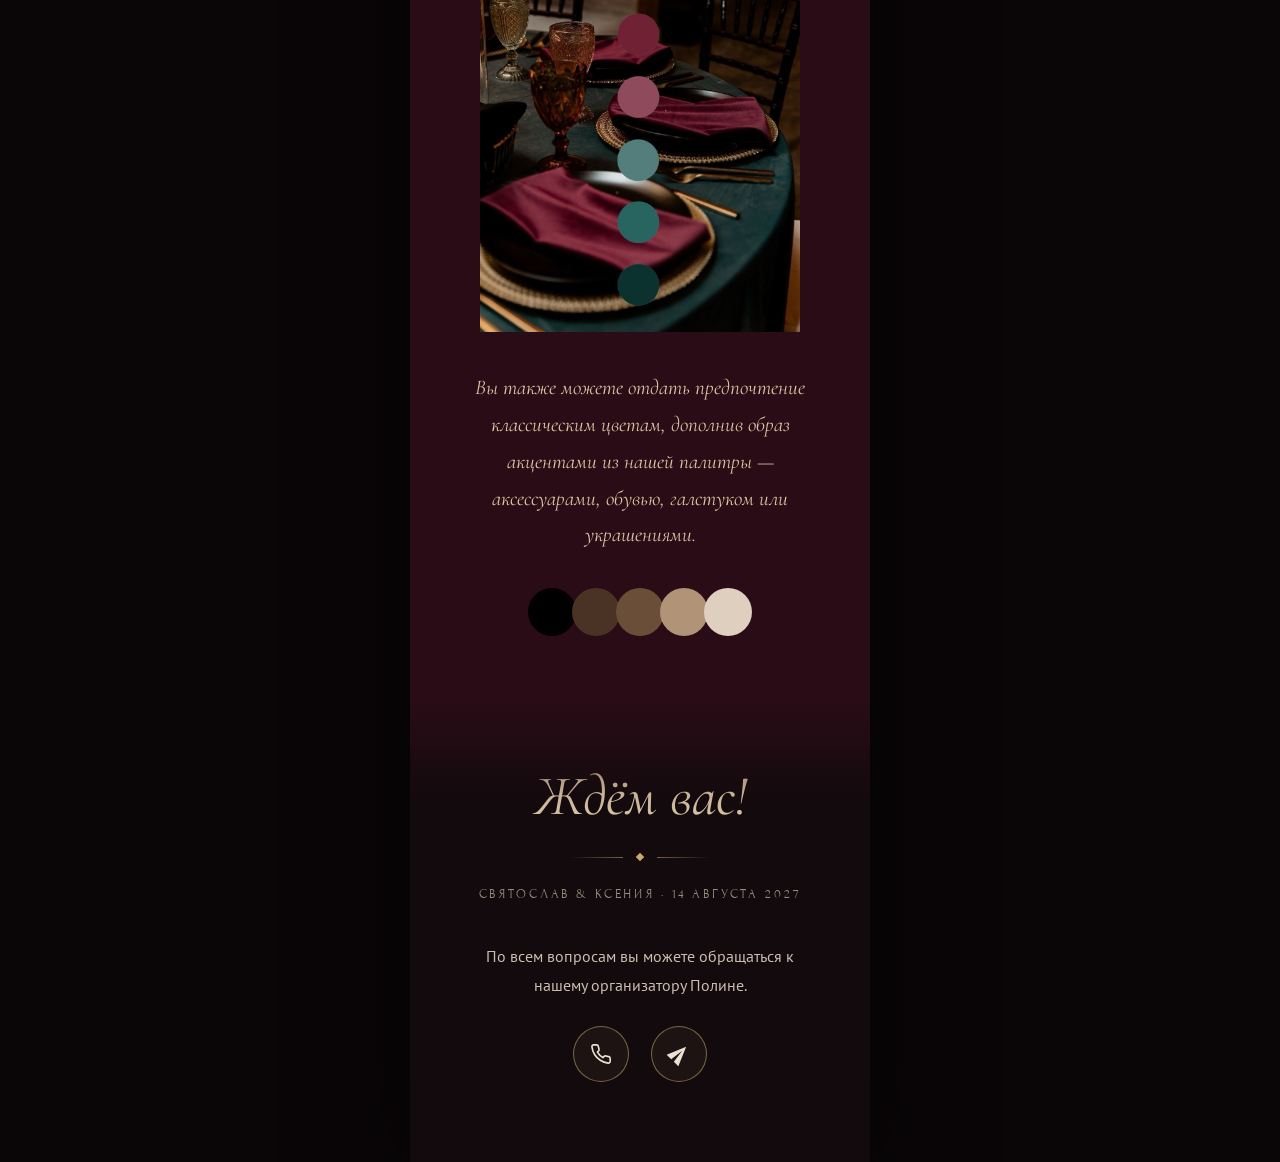
==== commit 8b75df63: "Добавить контурное сердечко после текста в блоке приглашения Co-Authored-By: Claude Sonnet 5 <norepl" ====
--- a/index.html
+++ b/index.html
@@ -31,7 +31,7 @@
       <div class="section-fade" style="--fade-from:#0a0608;"></div>
       <div class="divider"><span class="divider-line"></span><span class="divider-dot"></span><span class="divider-line"></span></div>
       <h2 class="script-title">Дорогие гости!</h2>
-      <p class="body-text" style="max-width:340px;margin-left:auto;margin-right:auto;">С большой радостью приглашаем вас разделить с нами один из самых важных дней нашей жизни — день нашей свадьбы. Будем счастливы видеть вас среди самых близких и дорогих нам людей.</p>
+      <p class="body-text" style="max-width:340px;margin-left:auto;margin-right:auto;">С большой радостью приглашаем вас разделить с нами один из самых важных дней нашей жизни — день нашей свадьбы. Будем счастливы видеть вас среди самых близких и дорогих нам людей. <svg width="15" height="15" viewBox="0 0 24 24" fill="none" stroke="#c9a96a" stroke-width="2" stroke-linecap="round" stroke-linejoin="round" style="vertical-align:-2px;"><path d="M20.84 4.61a5.5 5.5 0 0 0-7.78 0L12 5.67l-1.06-1.06a5.5 5.5 0 0 0-7.78 7.78l1.06 1.06L12 21.23l7.78-7.78 1.06-1.06a5.5 5.5 0 0 0 0-7.78z"></path></svg></p>
       <div class="signature">— Святослав и Ксения</div>
     </section>
 
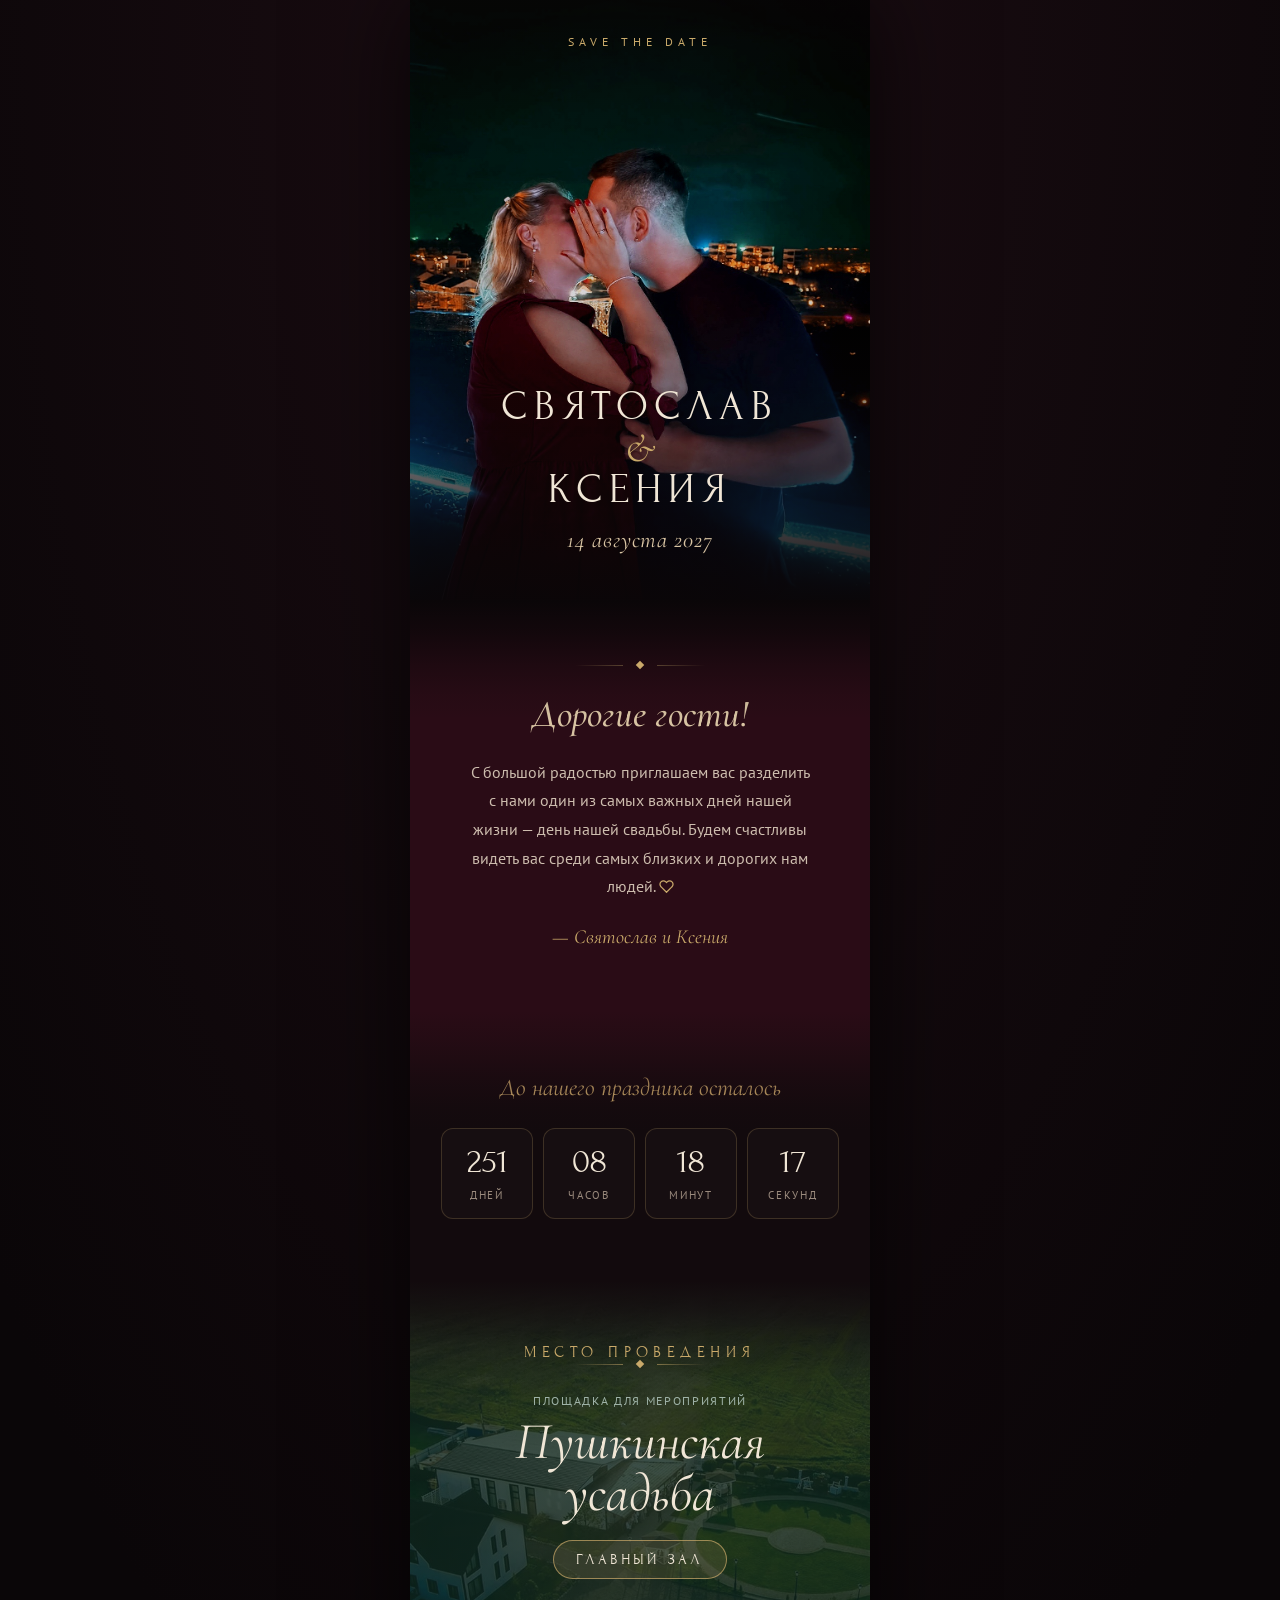
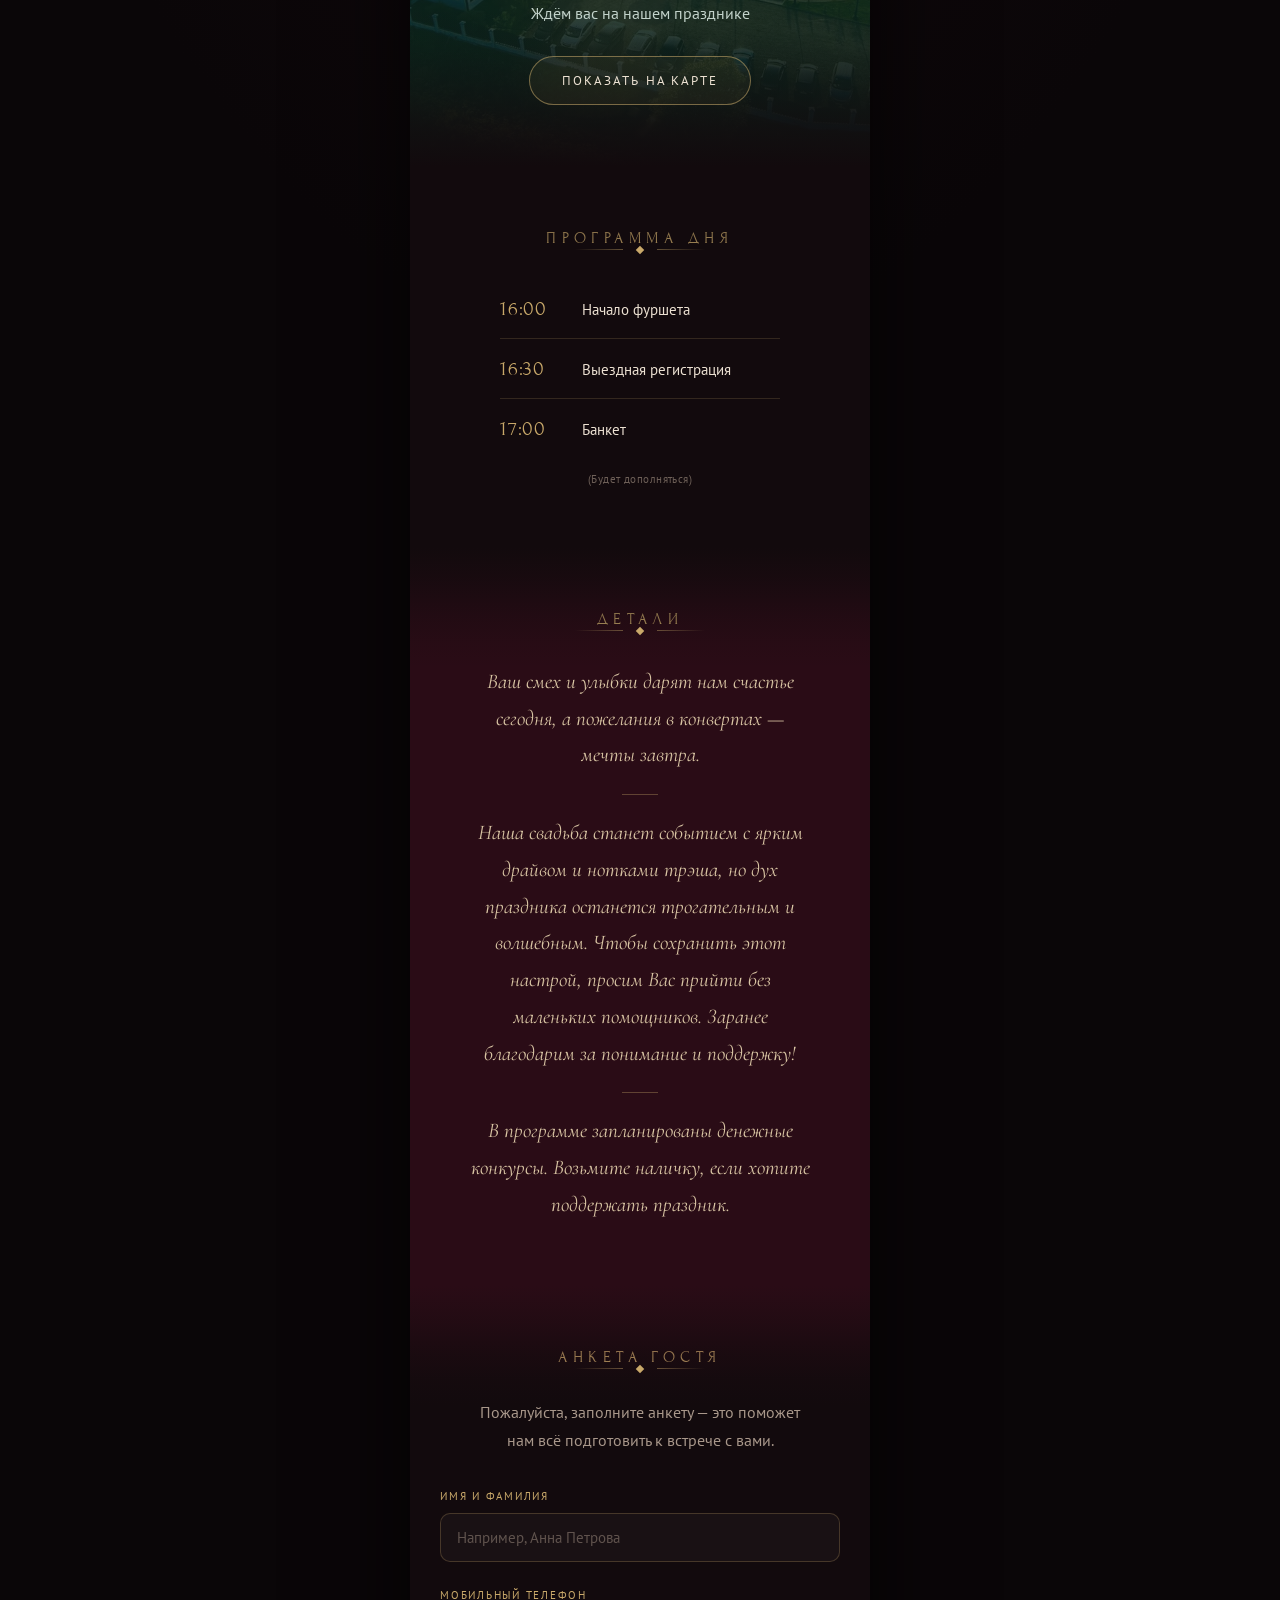
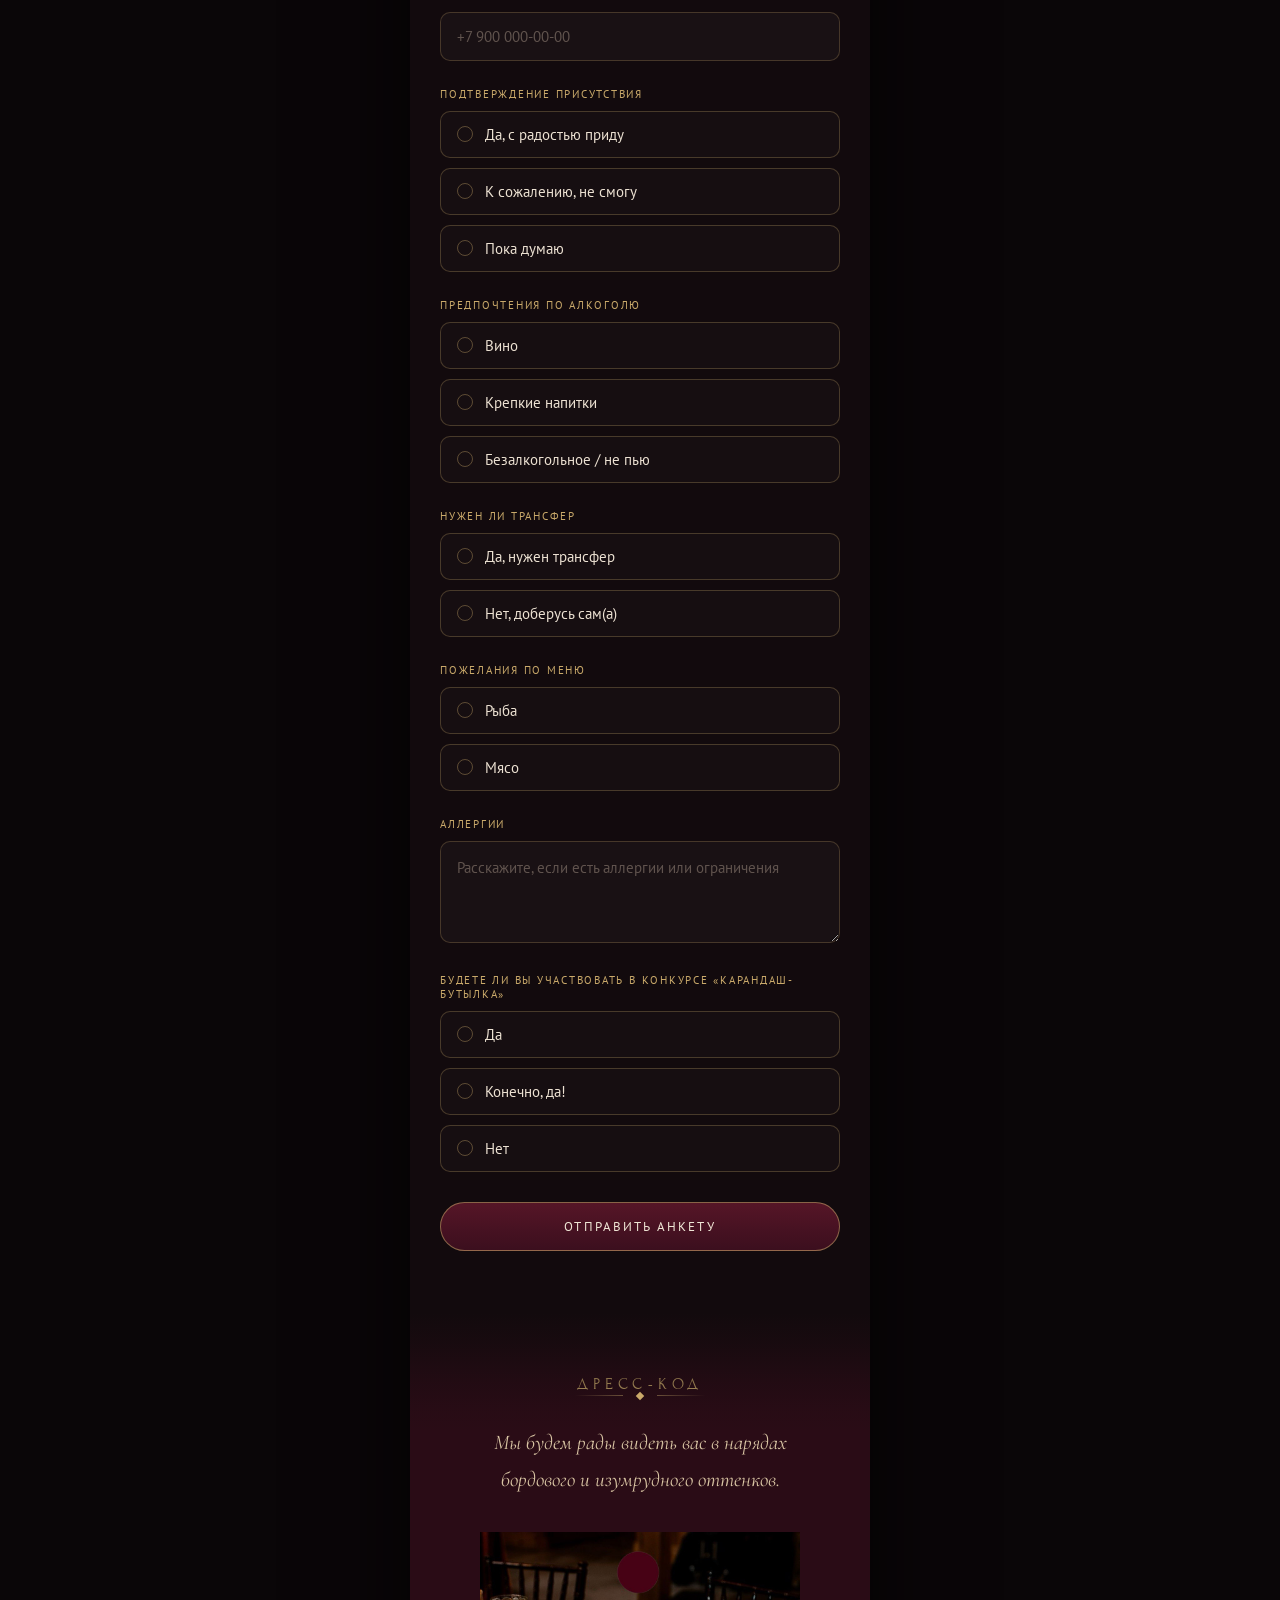
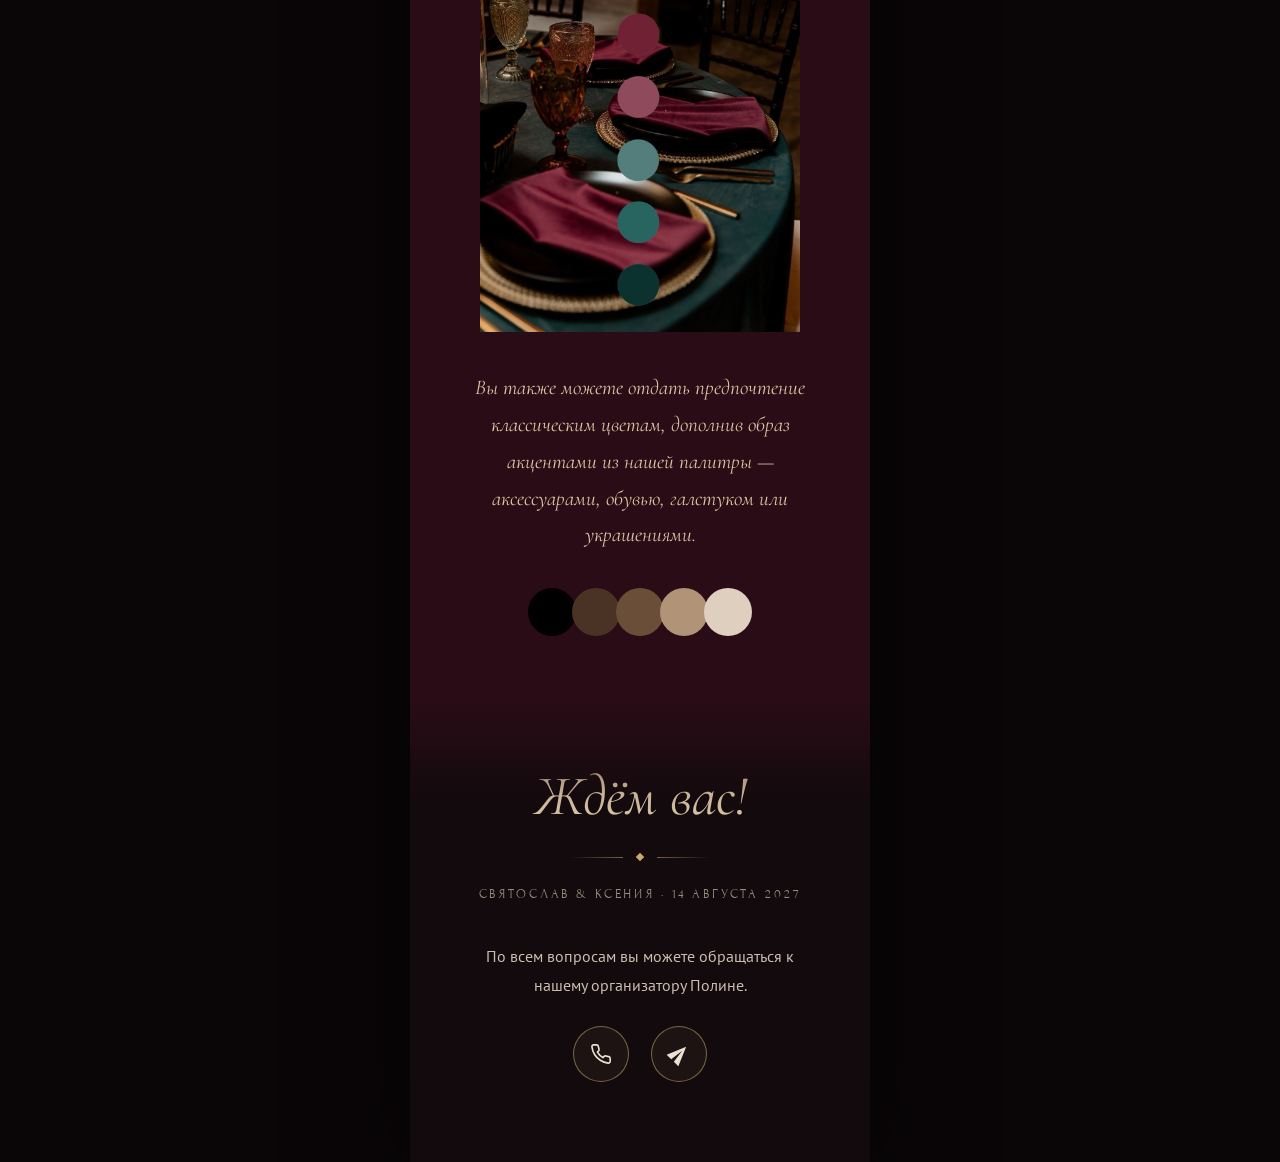
==== commit ecf014a6: "Подключить Google reCAPTCHA v3 к анкете гостя - script.js получает токен reCAPTCHA перед отправкой (" ====
--- a/index.html
+++ b/index.html
@@ -8,6 +8,7 @@
 <link rel="preconnect" href="https://fonts.gstatic.com" crossorigin>
 <link href="https://fonts.googleapis.com/css2?family=Forum&family=Cormorant+Garamond:ital,wght@0,400;0,500;0,600;1,400;1,500;1,600&family=PT+Sans:wght@400;700&display=swap" rel="stylesheet">
 <link rel="stylesheet" href="styles.css">
+<script src="https://www.google.com/recaptcha/api.js?render=6Lfn7OAtAAAAABQyjv0iD5N-5kvRhlBTNGX9OBjZ" async defer></script>
 </head>
 <body>
 <div class="page">
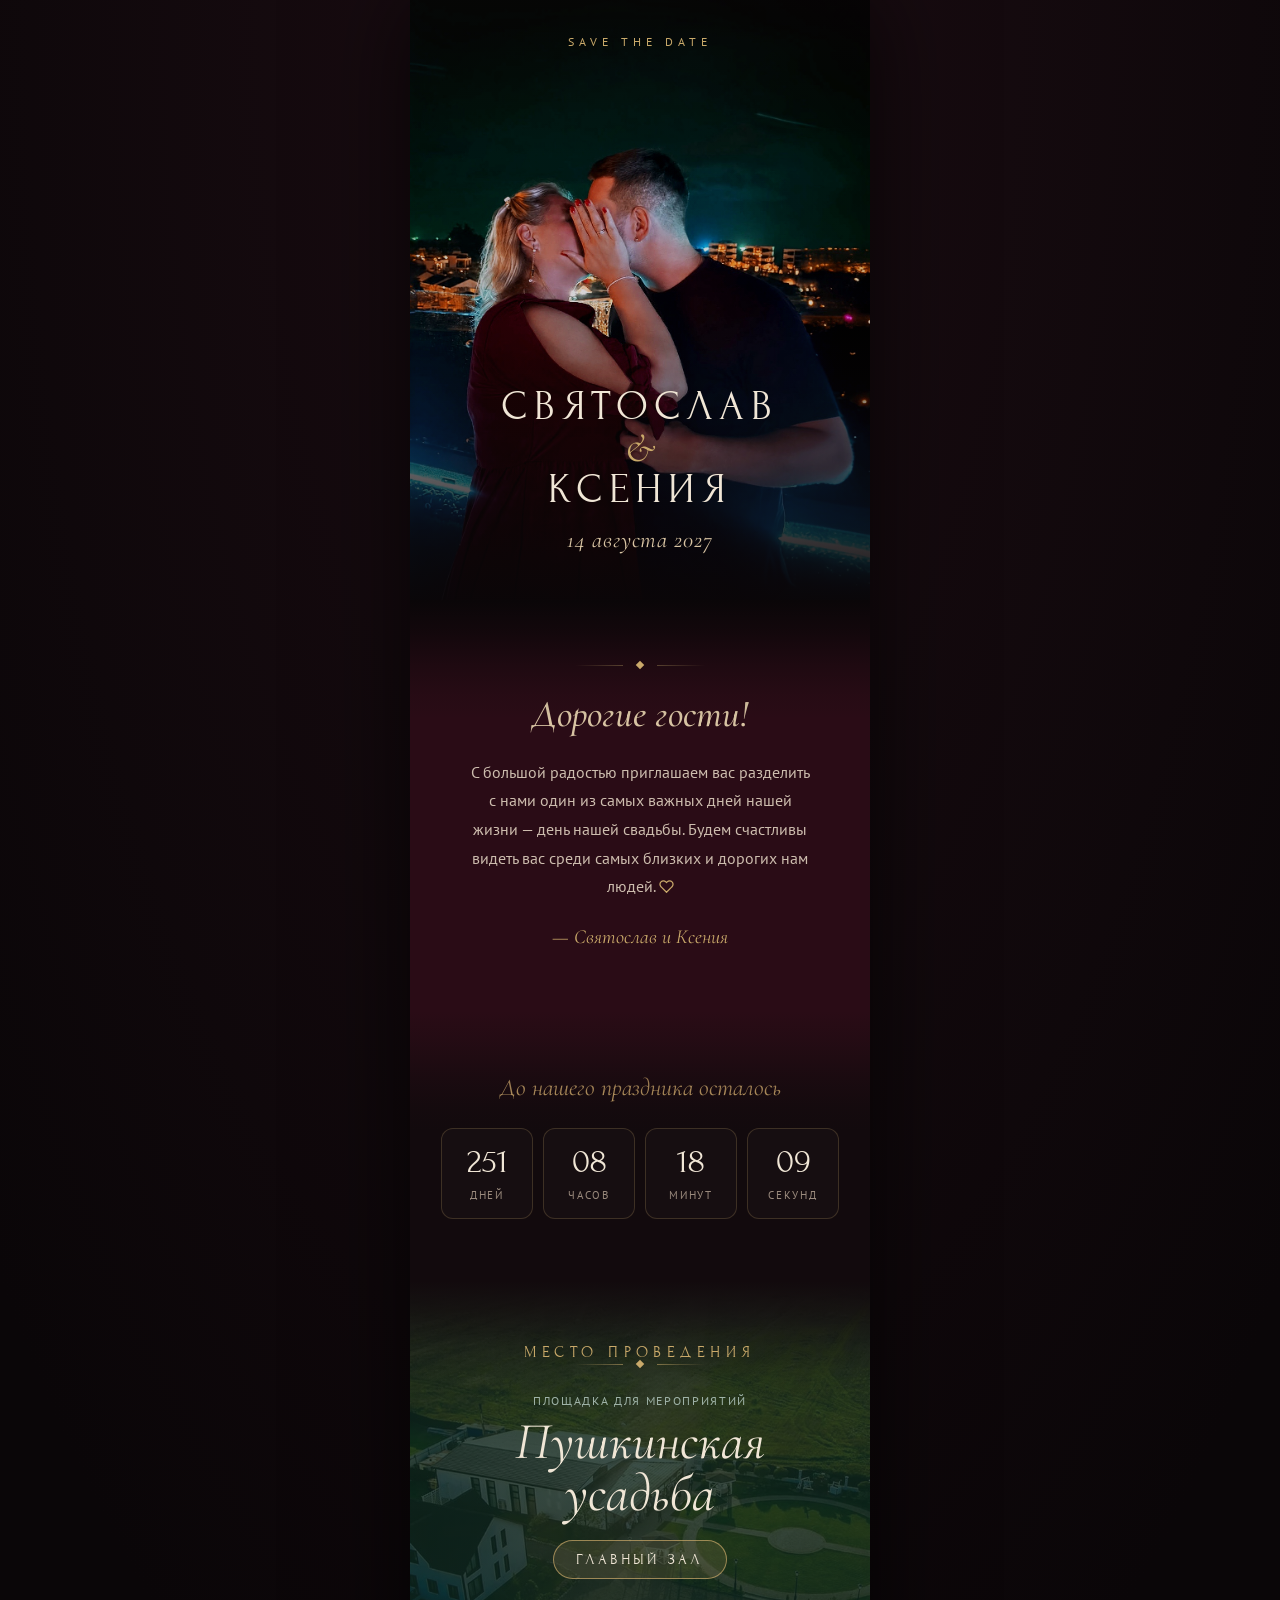
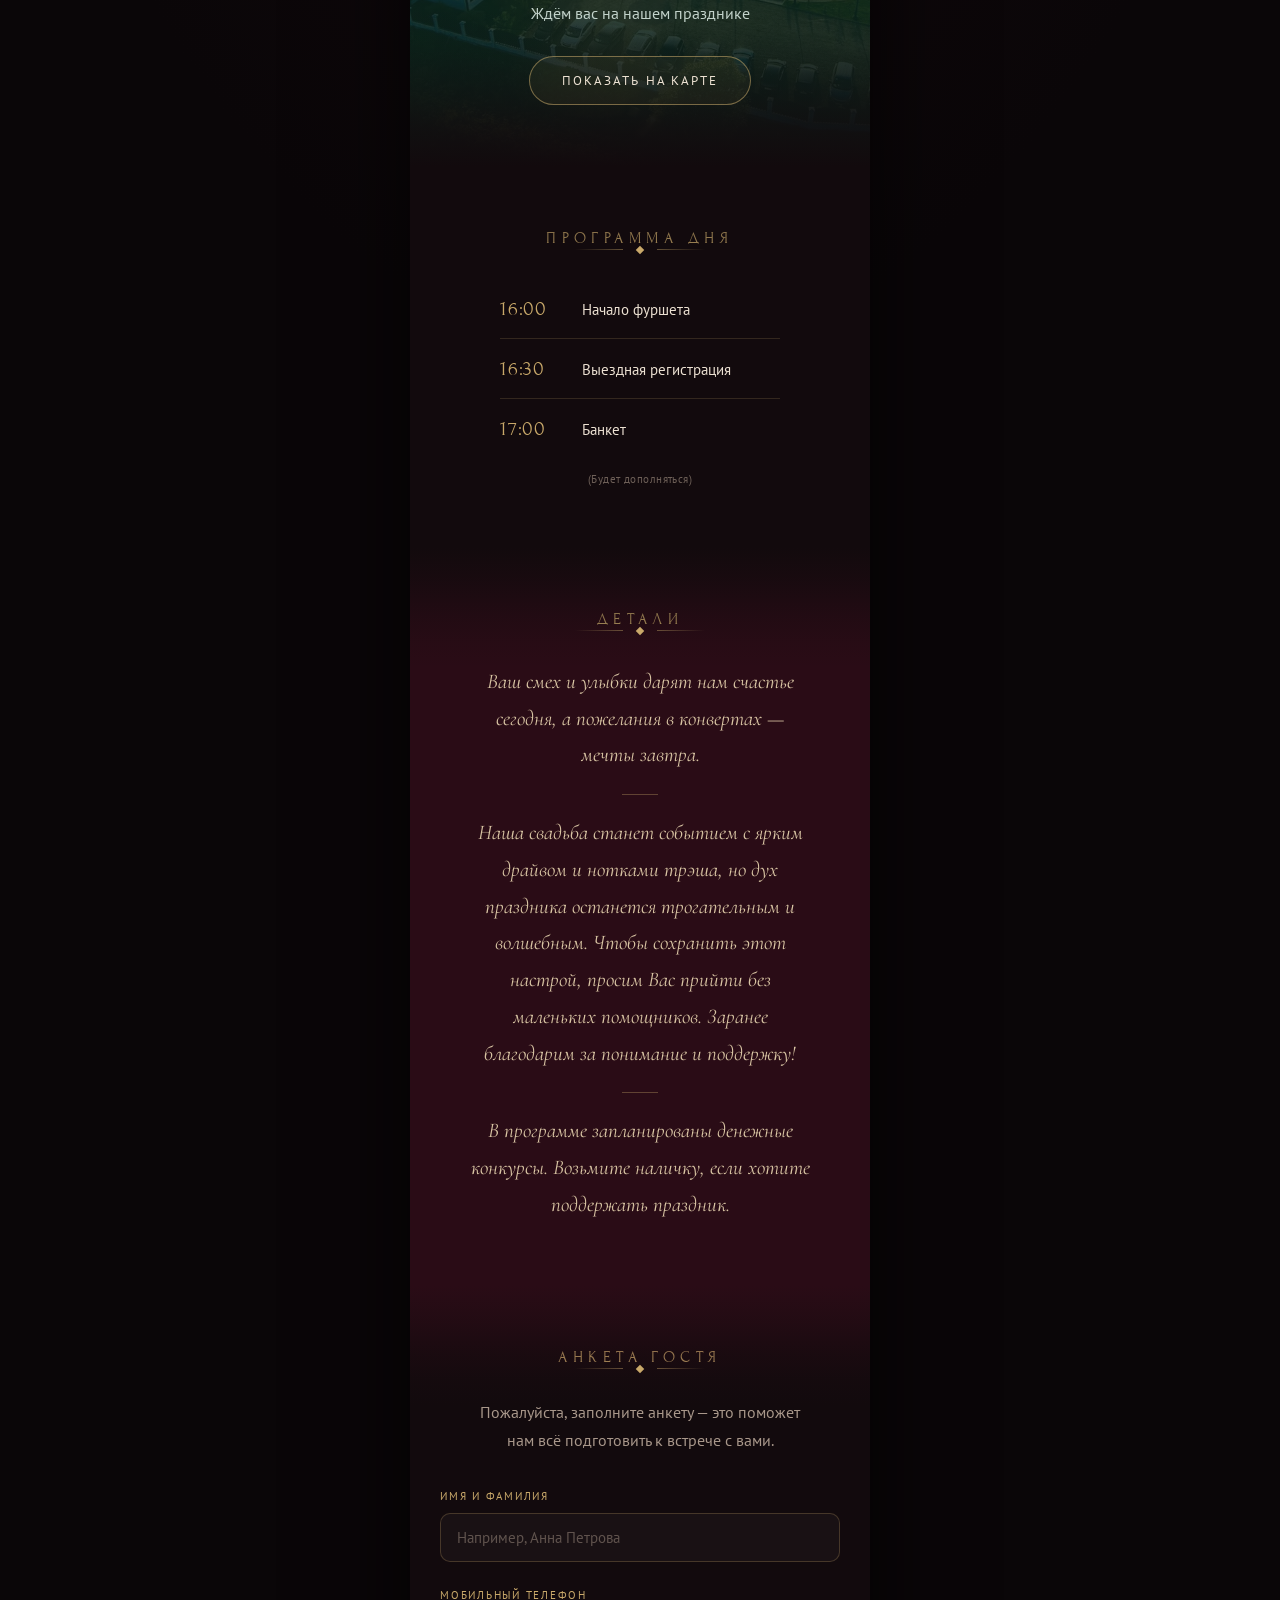
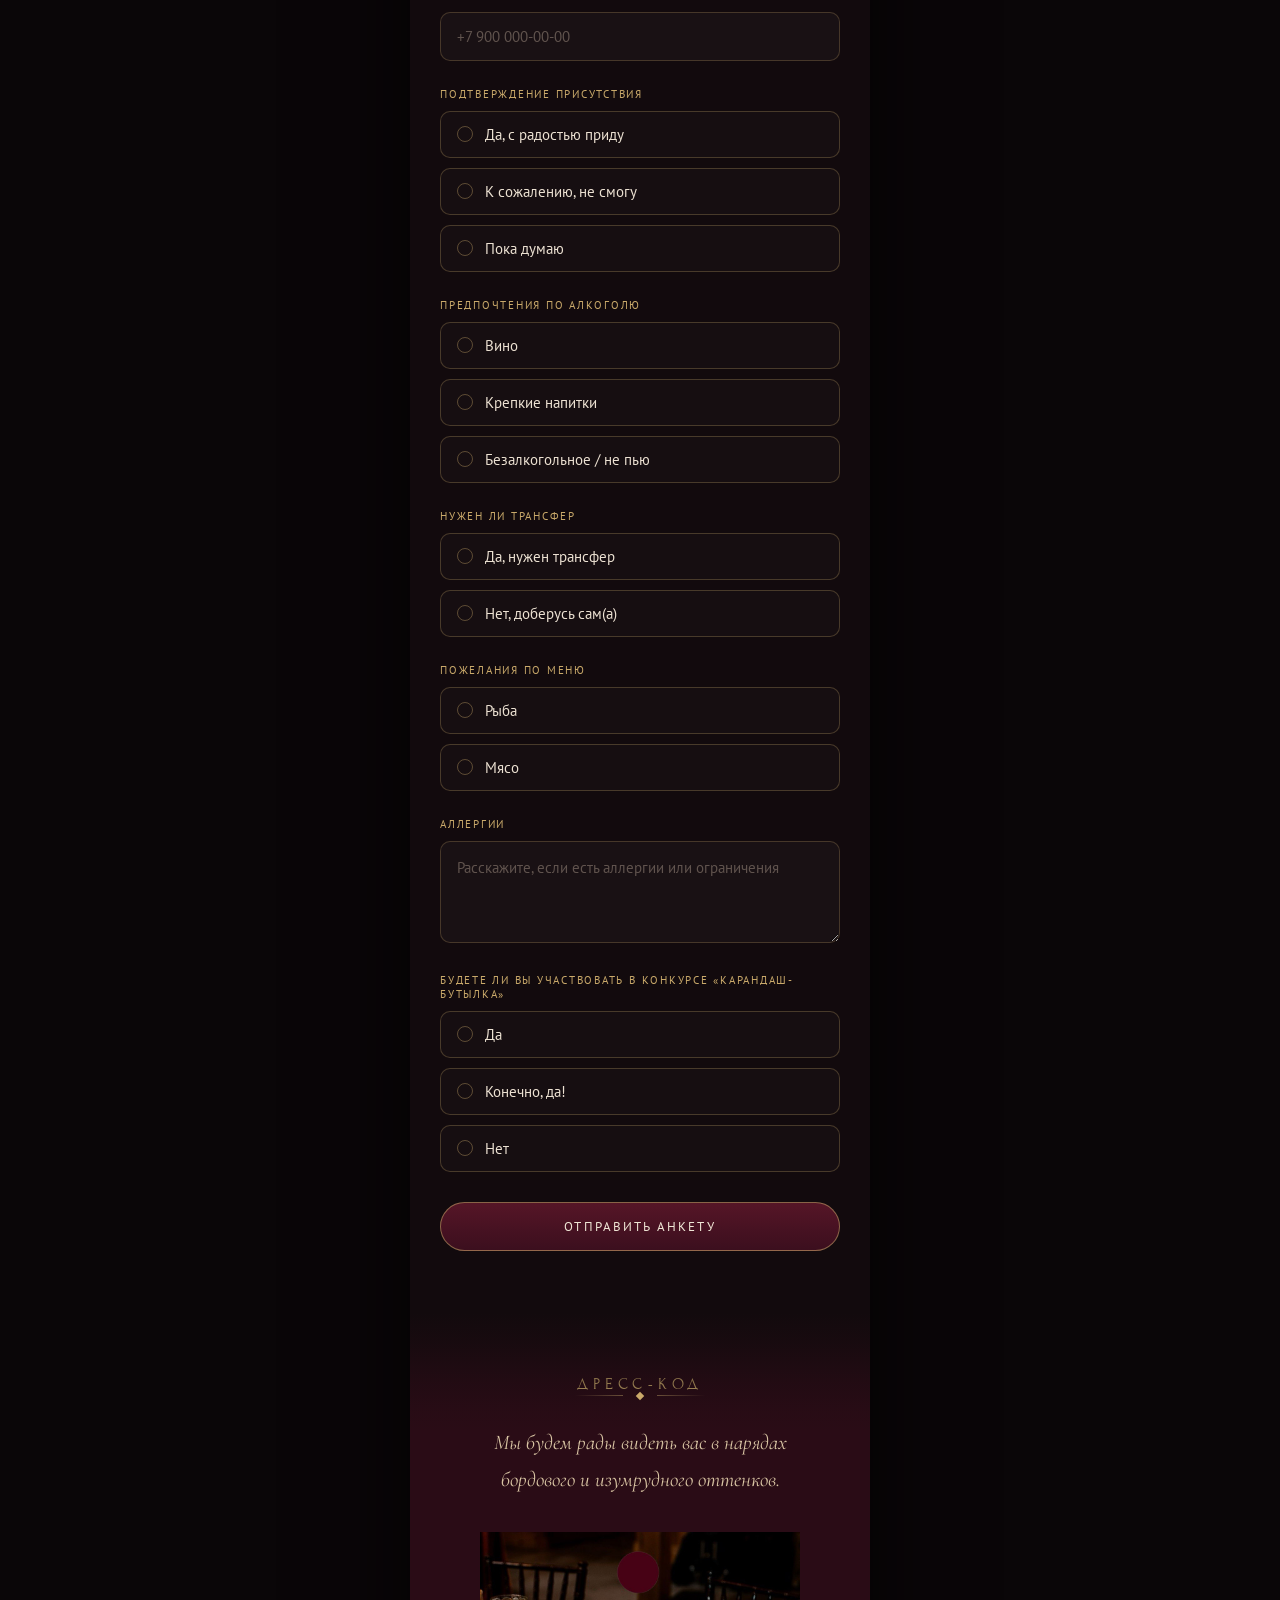
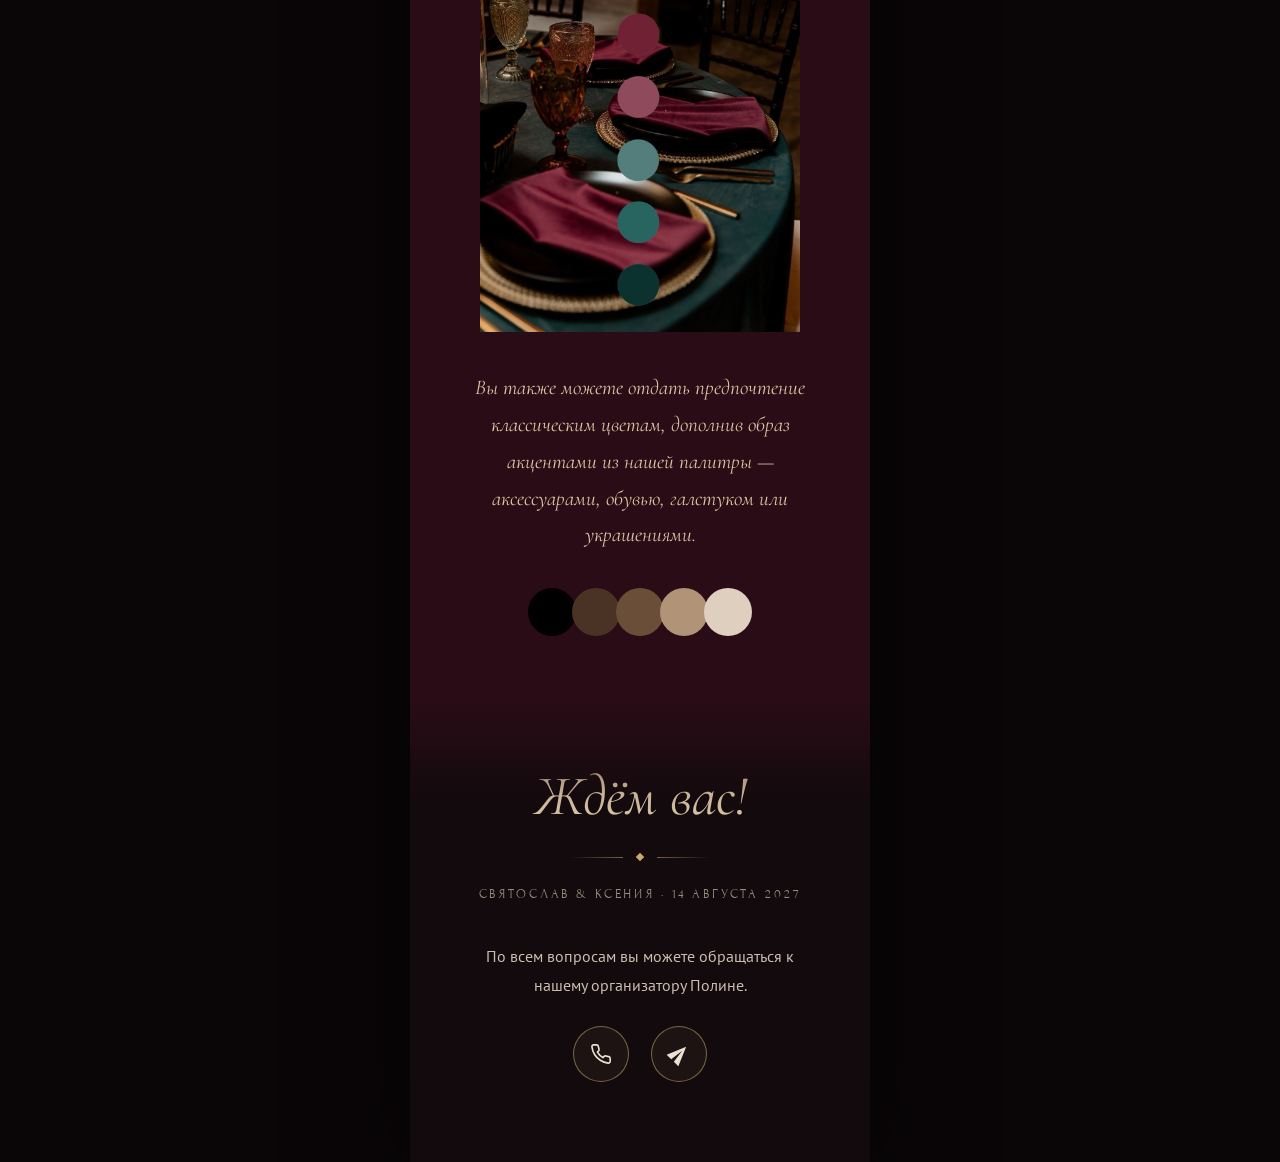
==== commit 5993597b: "Добавить фавикон: золотое сердечко Co-Authored-By: Claude Sonnet 5 <noreply@anthropic.com>" ====
--- a/index.html
+++ b/index.html
@@ -4,6 +4,7 @@
 <meta charset="utf-8">
 <meta name="viewport" content="width=device-width, initial-scale=1">
 <title>Святослав и Ксения — свадебное приглашение</title>
+<link rel="icon" type="image/svg+xml" href="assets/favicon.svg">
 <link rel="preconnect" href="https://fonts.googleapis.com">
 <link rel="preconnect" href="https://fonts.gstatic.com" crossorigin>
 <link href="https://fonts.googleapis.com/css2?family=Forum&family=Cormorant+Garamond:ital,wght@0,400;0,500;0,600;1,400;1,500;1,600&family=PT+Sans:wght@400;700&display=swap" rel="stylesheet">
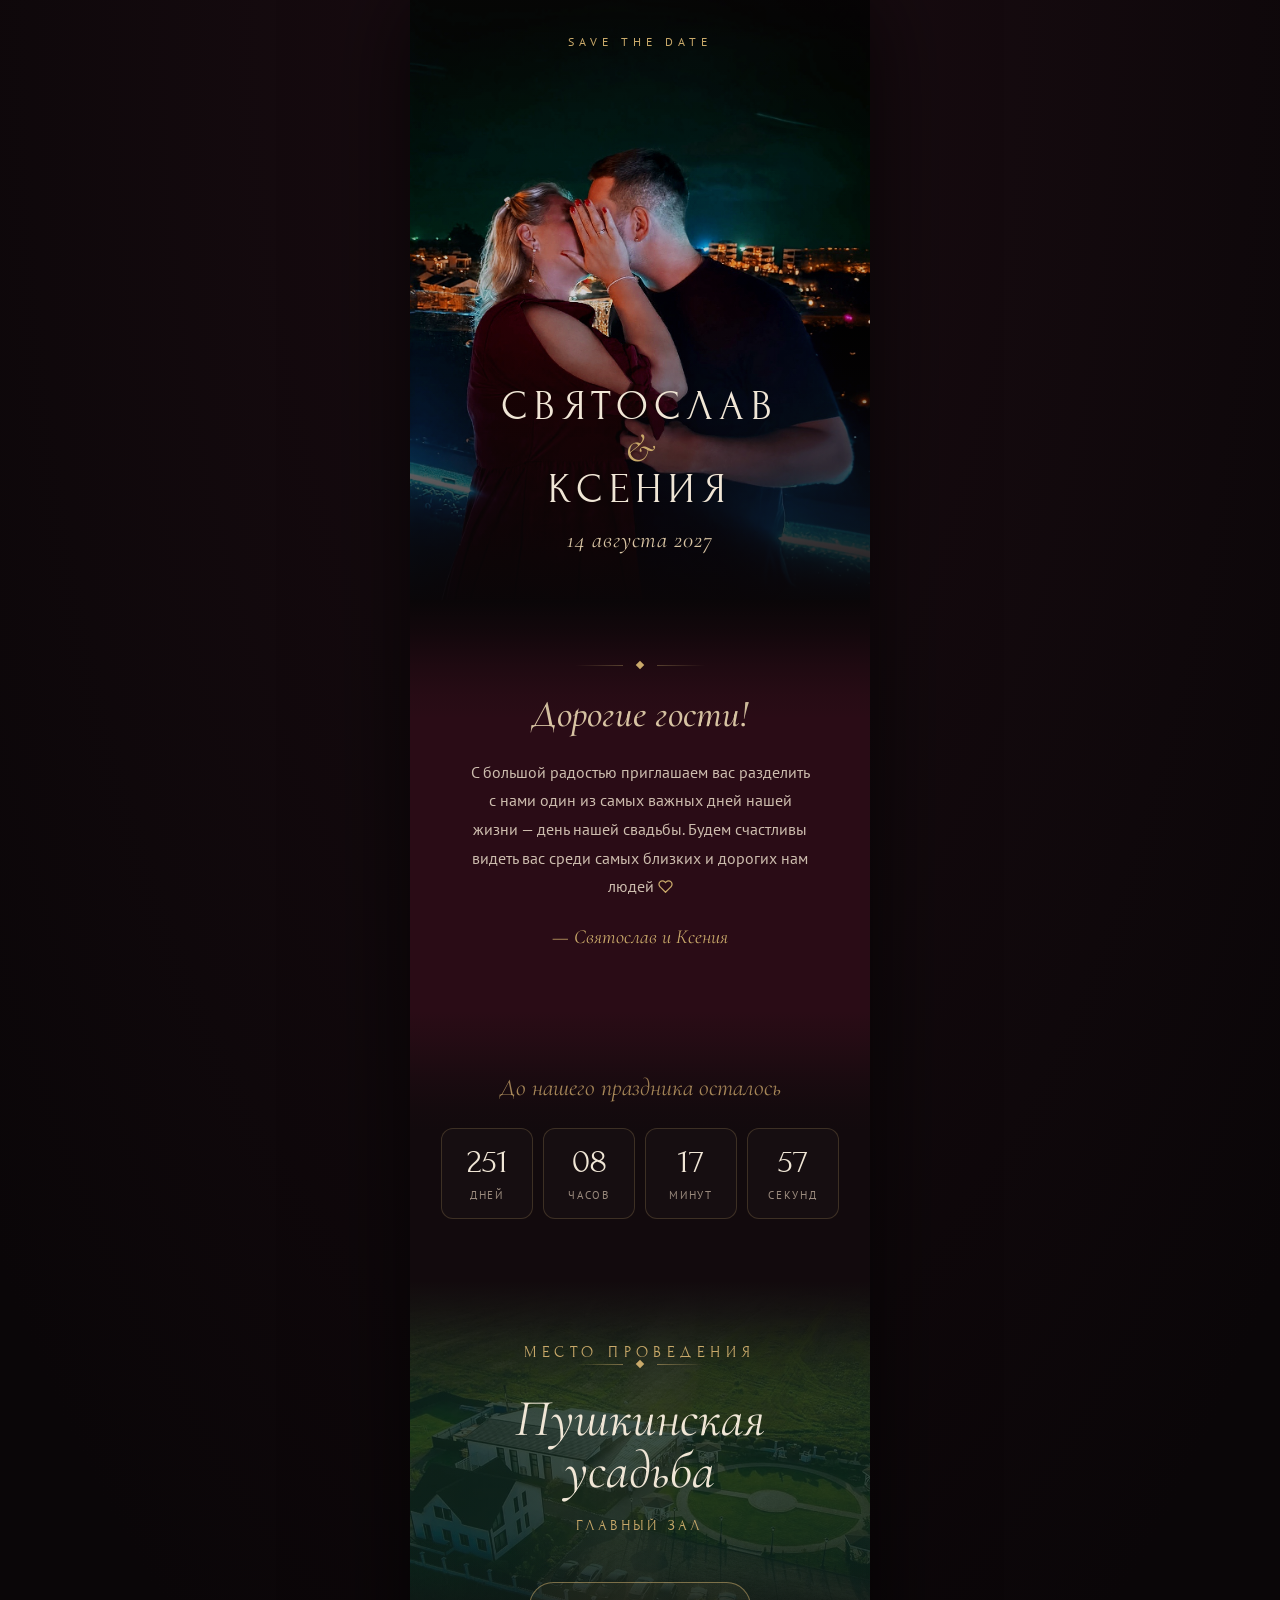
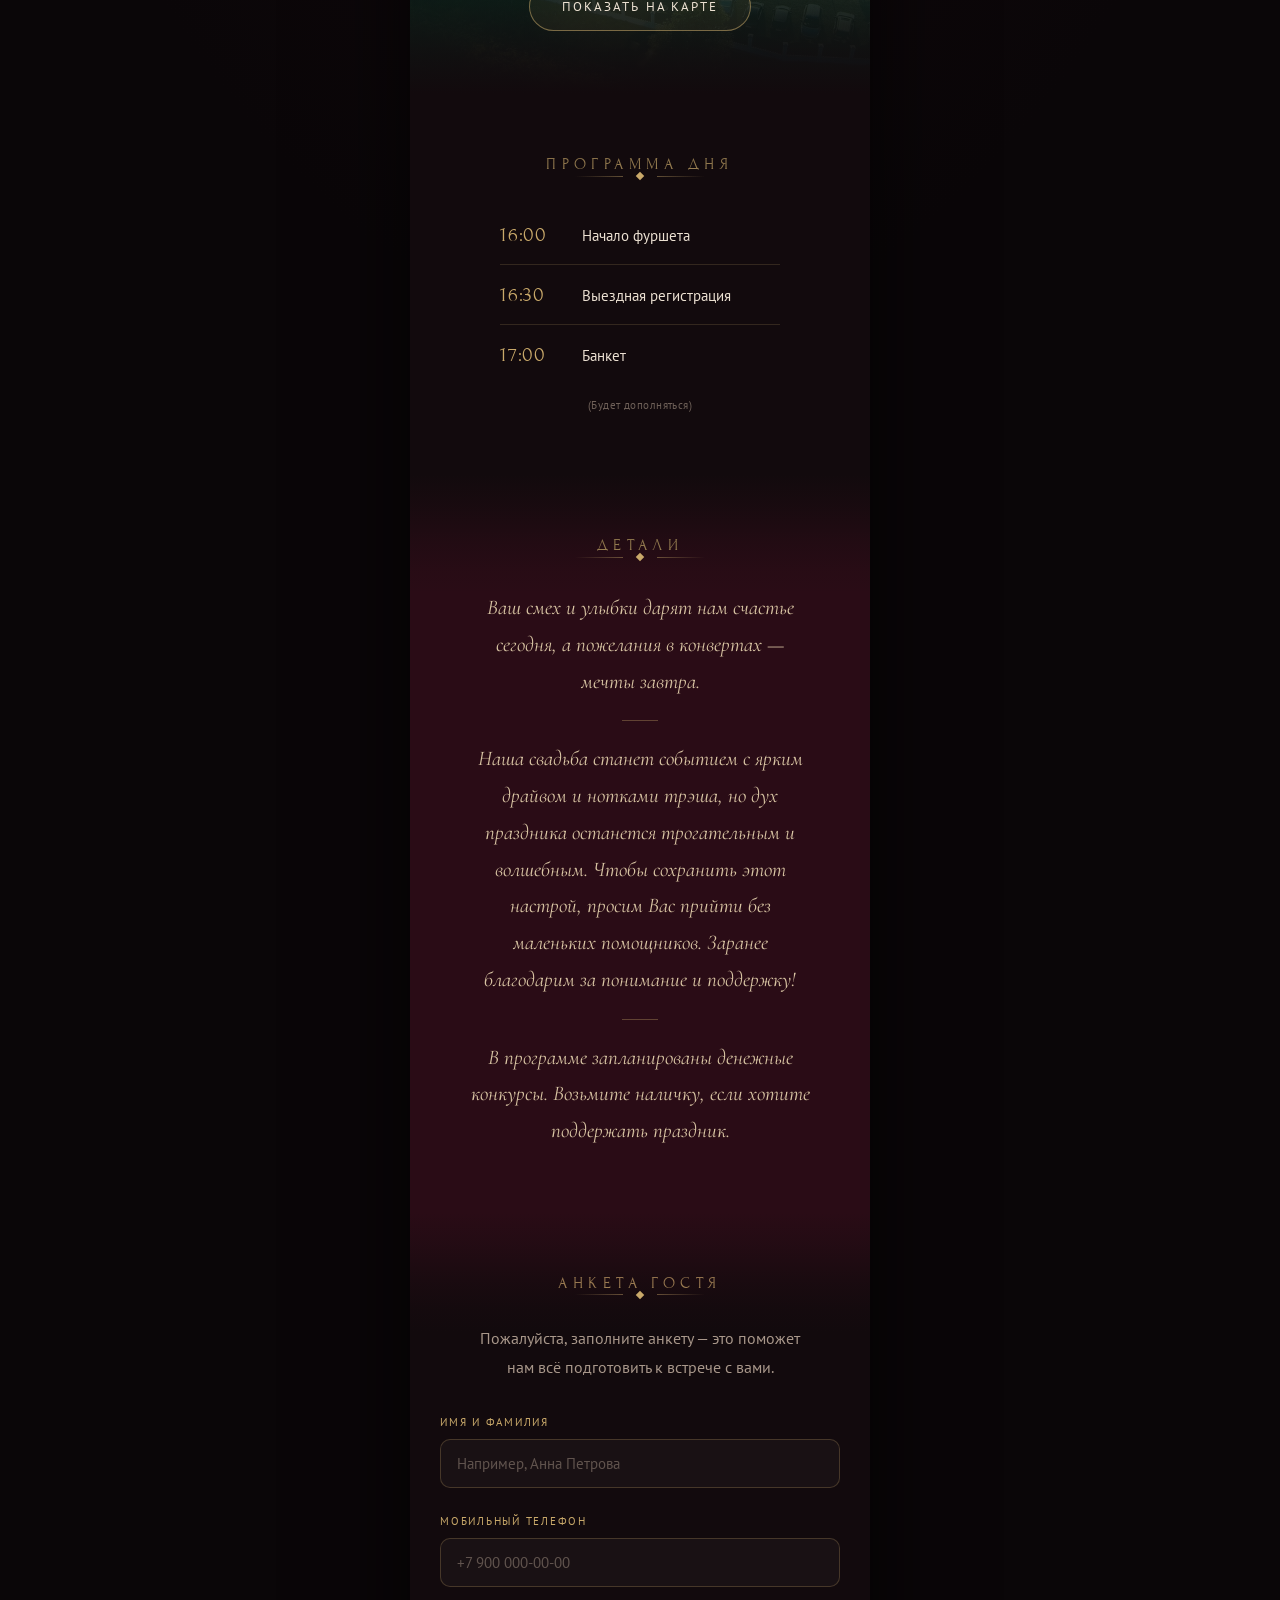
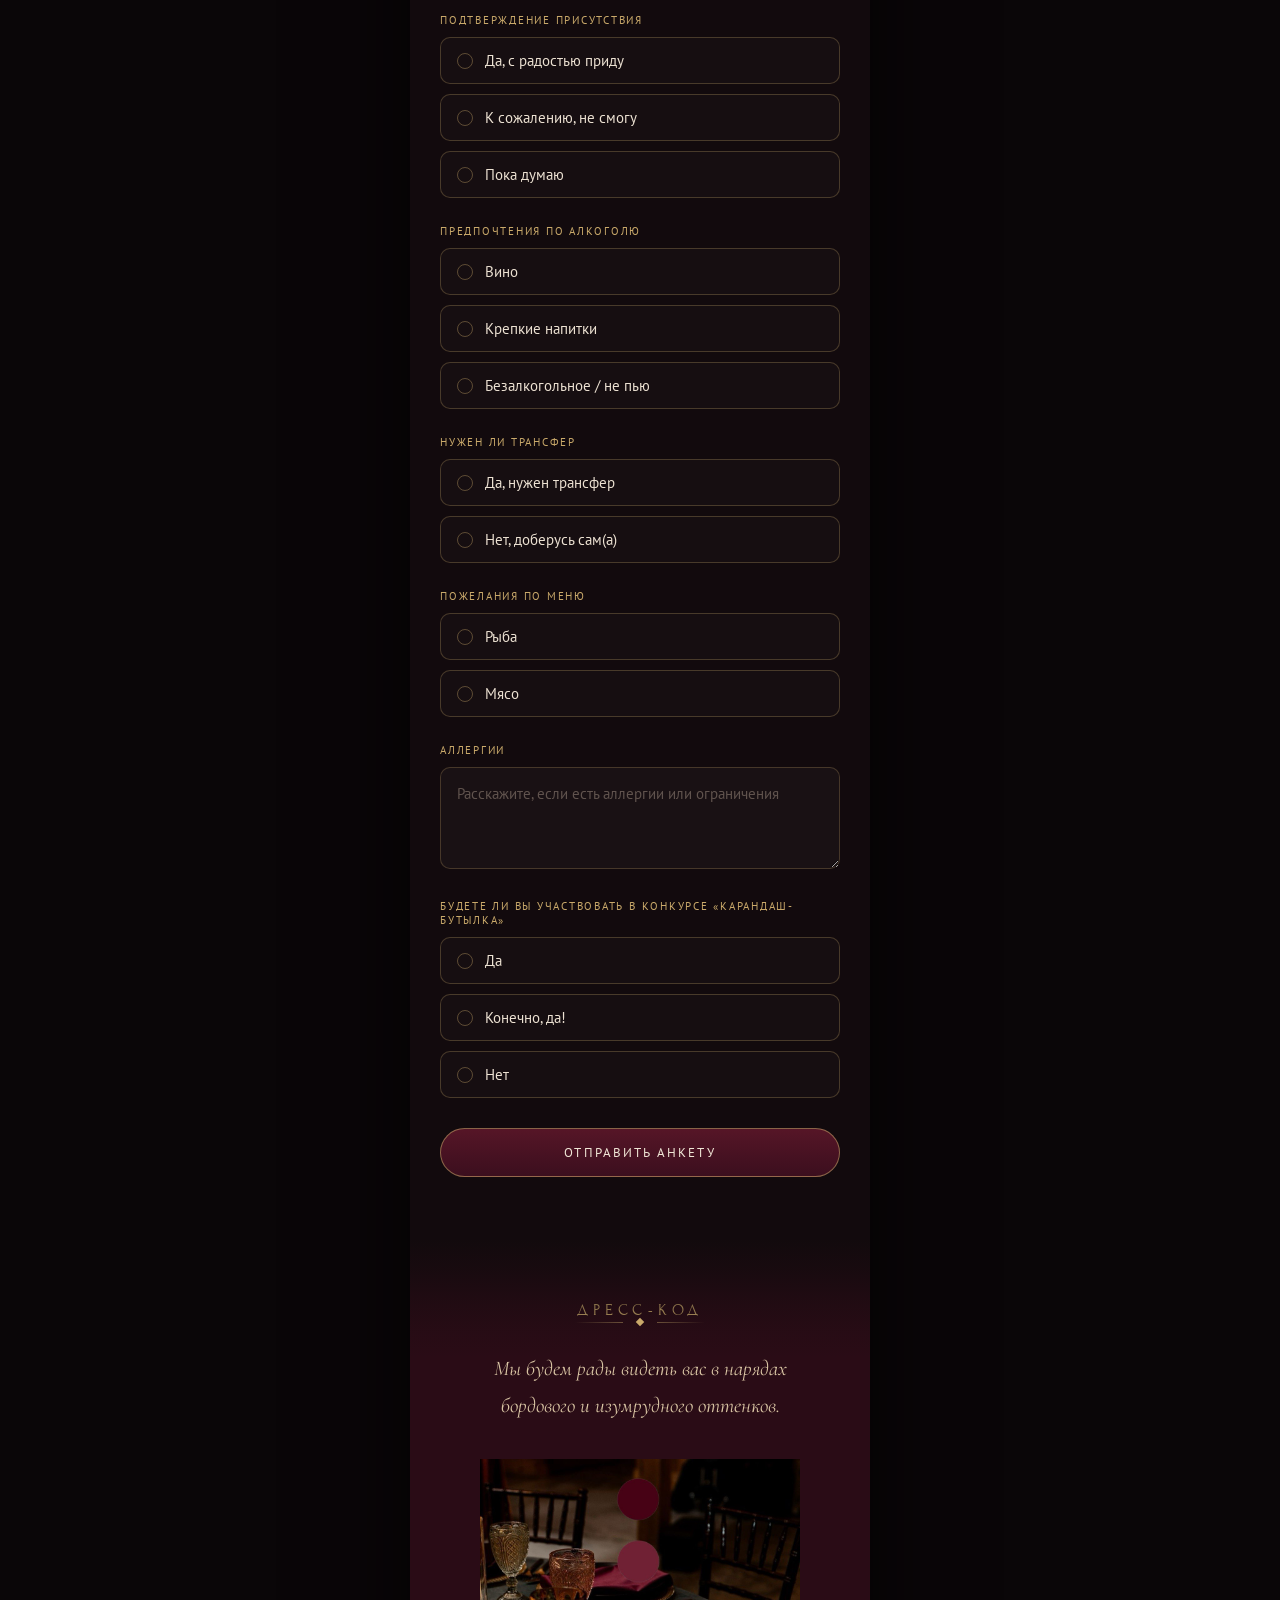
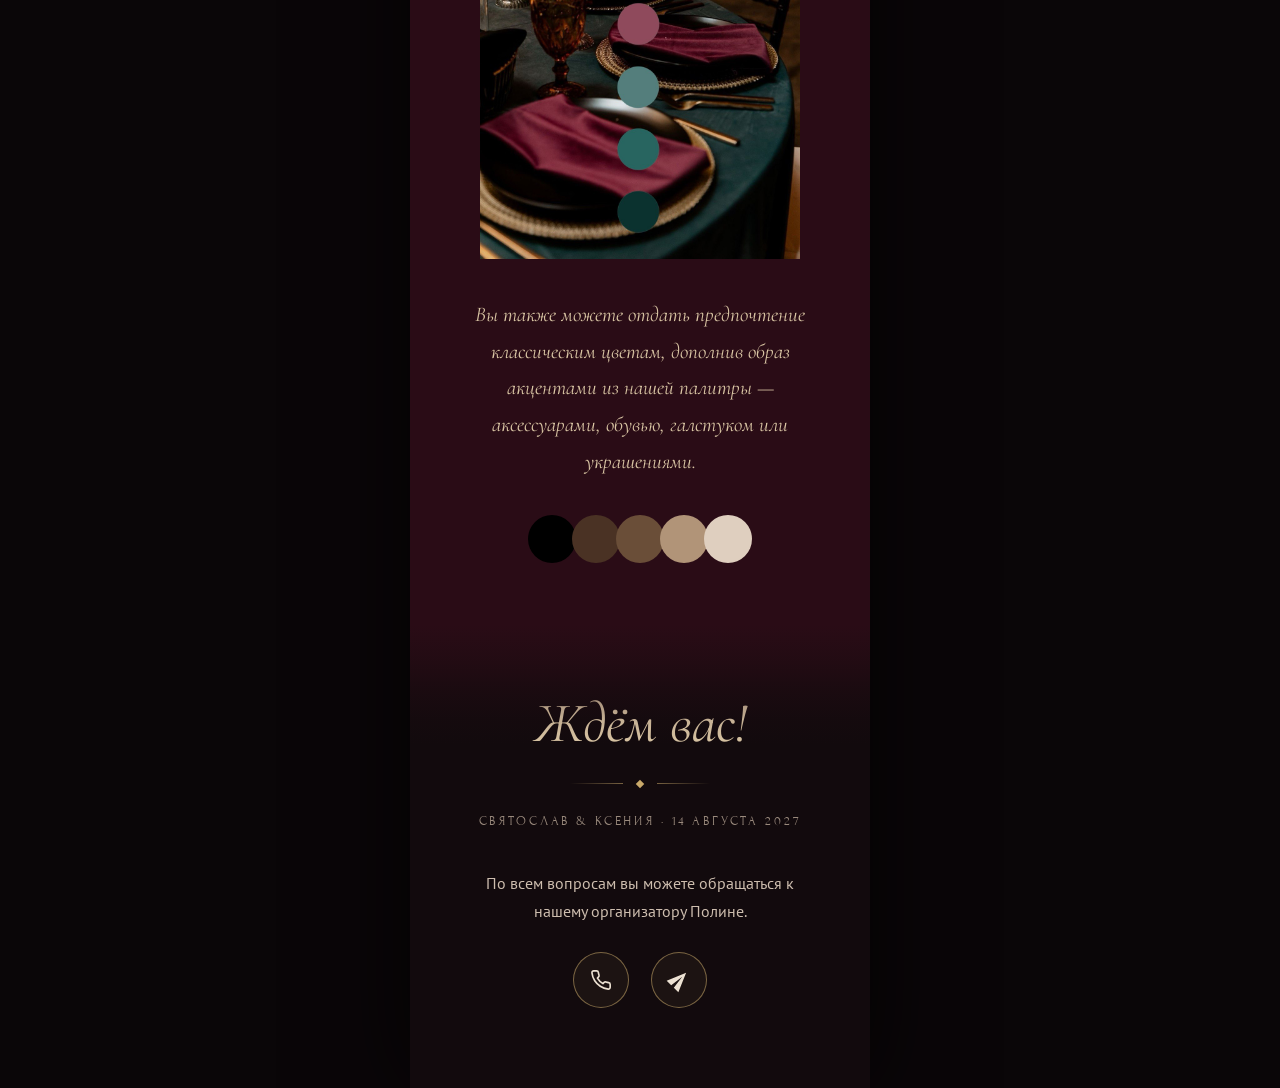
==== commit a59fe855: "Упростить секцию «Место проведения», убрать точку в приглашении - Убраны подписи «Площадка для мероп" ====
--- a/index.html
+++ b/index.html
@@ -33,7 +33,7 @@
       <div class="section-fade" style="--fade-from:#0a0608;"></div>
       <div class="divider"><span class="divider-line"></span><span class="divider-dot"></span><span class="divider-line"></span></div>
       <h2 class="script-title">Дорогие гости!</h2>
-      <p class="body-text" style="max-width:340px;margin-left:auto;margin-right:auto;">С большой радостью приглашаем вас разделить с нами один из самых важных дней нашей жизни — день нашей свадьбы. Будем счастливы видеть вас среди самых близких и дорогих нам людей. <svg width="15" height="15" viewBox="0 0 24 24" fill="none" stroke="#c9a96a" stroke-width="2" stroke-linecap="round" stroke-linejoin="round" style="vertical-align:-2px;"><path d="M20.84 4.61a5.5 5.5 0 0 0-7.78 0L12 5.67l-1.06-1.06a5.5 5.5 0 0 0-7.78 7.78l1.06 1.06L12 21.23l7.78-7.78 1.06-1.06a5.5 5.5 0 0 0 0-7.78z"></path></svg></p>
+      <p class="body-text" style="max-width:340px;margin-left:auto;margin-right:auto;">С большой радостью приглашаем вас разделить с нами один из самых важных дней нашей жизни — день нашей свадьбы. Будем счастливы видеть вас среди самых близких и дорогих нам людей <svg width="15" height="15" viewBox="0 0 24 24" fill="none" stroke="#c9a96a" stroke-width="2" stroke-linecap="round" stroke-linejoin="round" style="vertical-align:-2px;"><path d="M20.84 4.61a5.5 5.5 0 0 0-7.78 0L12 5.67l-1.06-1.06a5.5 5.5 0 0 0-7.78 7.78l1.06 1.06L12 21.23l7.78-7.78 1.06-1.06a5.5 5.5 0 0 0 0-7.78z"></path></svg></p>
       <div class="signature">— Святослав и Ксения</div>
     </section>
 
@@ -58,10 +58,8 @@
       <div class="section-content">
         <div class="eyebrow">Место проведения</div>
         <div class="divider"><span class="divider-line"></span><span class="divider-dot"></span><span class="divider-line"></span></div>
-        <div class="label-sm">Площадка для мероприятий</div>
         <div class="venue-name">Пушкинская усадьба</div>
         <div class="venue-hall">Главный зал</div>
-        <p class="body-text venue-address">Ждём вас на нашем празднике</p>
         <a href="https://yandex.ru/maps/-/CTv2RVkk" target="_blank" rel="noopener" class="btn btn--outline">Показать на карте</a>
       </div>
     </section>
--- a/styles.css
+++ b/styles.css
@@ -100,16 +100,12 @@
 .mini-divider { width: 36px; height: 1px; background: rgba(201,169,106,0.35); margin: 0 auto 20px; }
 
 .eyebrow { font-family: 'Forum', serif; color: #c9a96a; font-size: 16px; letter-spacing: 0.34em; text-transform: uppercase; }
-.label-sm { color: #9fb3a8; font-size: 12px; letter-spacing: 0.14em; text-transform: uppercase; }
 .venue-name { font-family: 'Cormorant Garamond', serif; font-style: italic; color: #f0e6d6; font-size: 52px; line-height: 1; margin: 8px 0 20px; }
 .venue-hall {
-  display: inline-flex; align-items: center; gap: 10px;
-  padding: 10px 22px; margin-bottom: 20px; border-radius: 999px;
-  border: 1px solid rgba(201,169,106,0.7); background: rgba(201,169,106,0.14);
-  color: #f0e6d6; font-family: 'Forum', serif; font-size: 15px;
+  margin-bottom: 20px;
+  color: #c9a96a; font-family: 'Forum', serif; font-size: 15px;
   letter-spacing: 0.22em; text-transform: uppercase;
 }
-.venue-address { color: #c2d2ca; max-width: 320px; margin: 0 auto; }
 
 .schedule { display: flex; flex-direction: column; max-width: 280px; margin: 0 auto; text-align: left; }
 .schedule-item { display: flex; align-items: baseline; gap: 18px; padding: 18px 0; border-bottom: 1px solid rgba(201,169,106,0.18); }
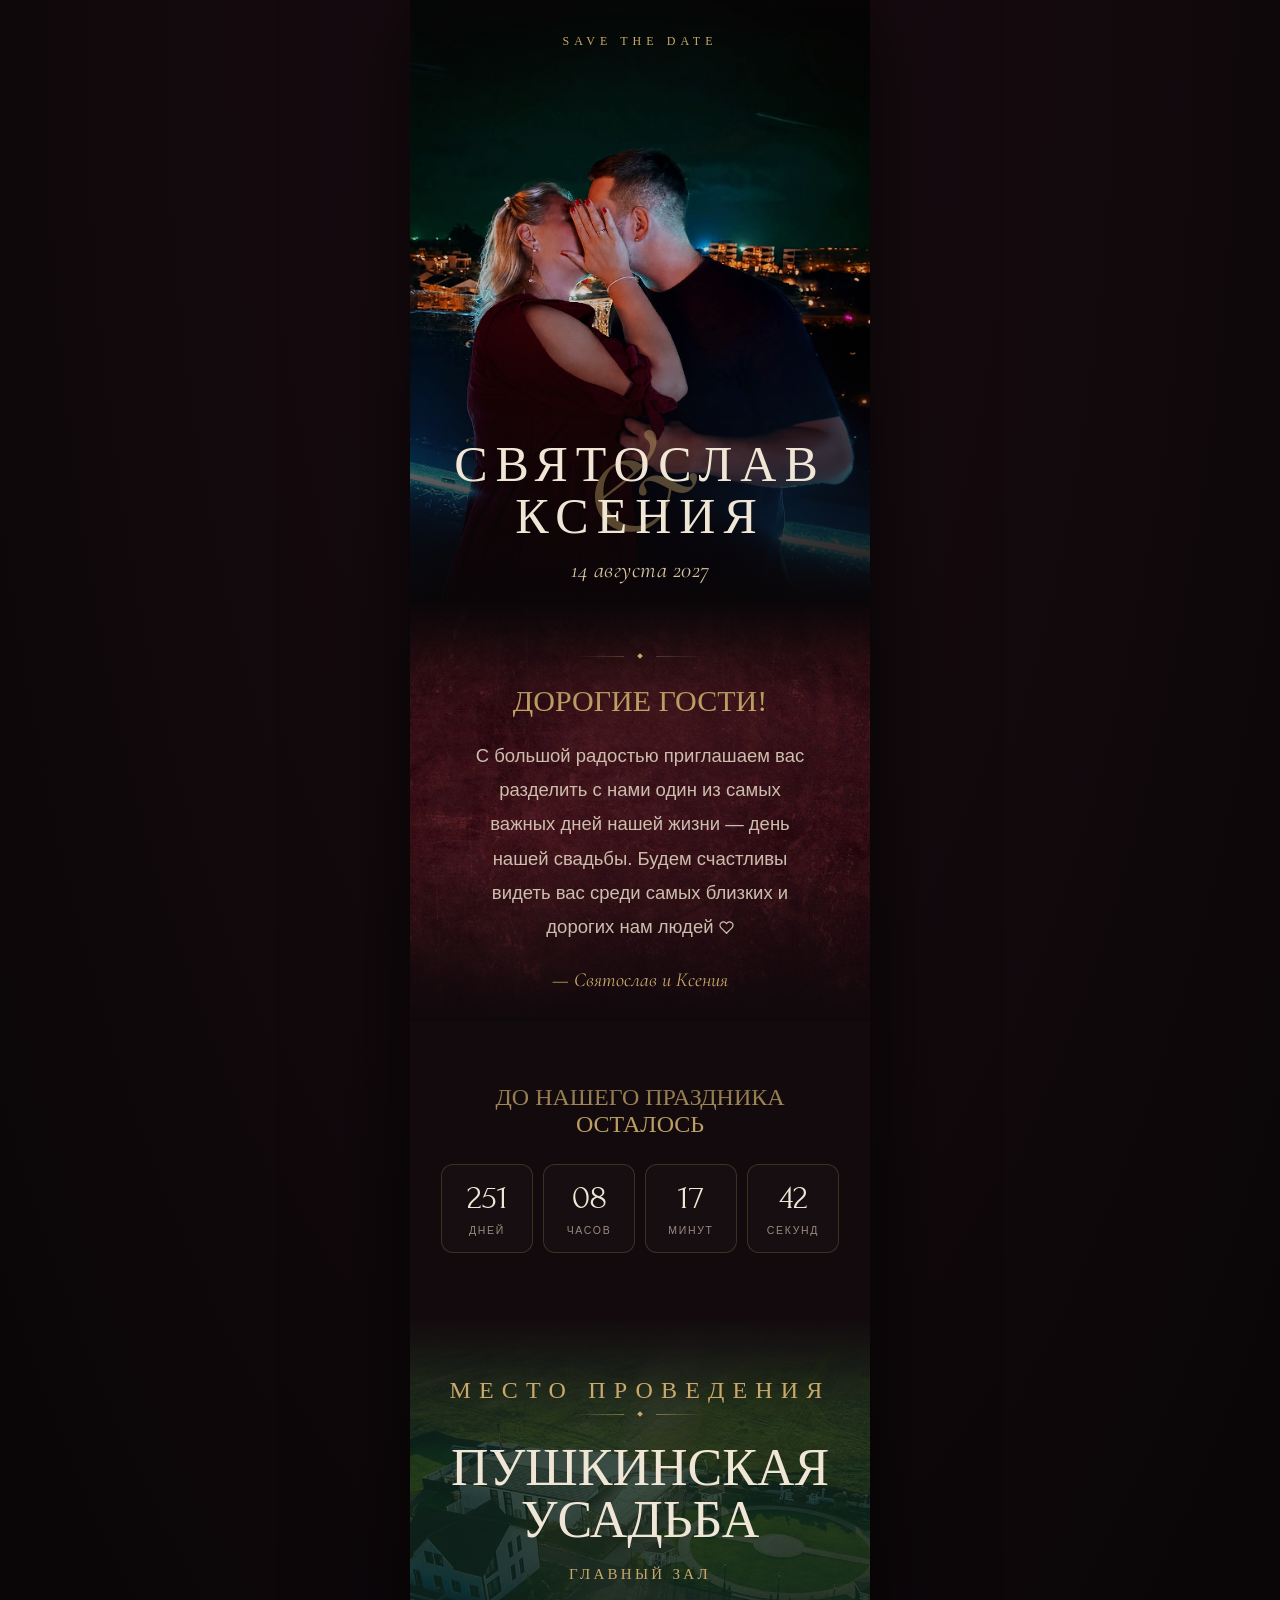
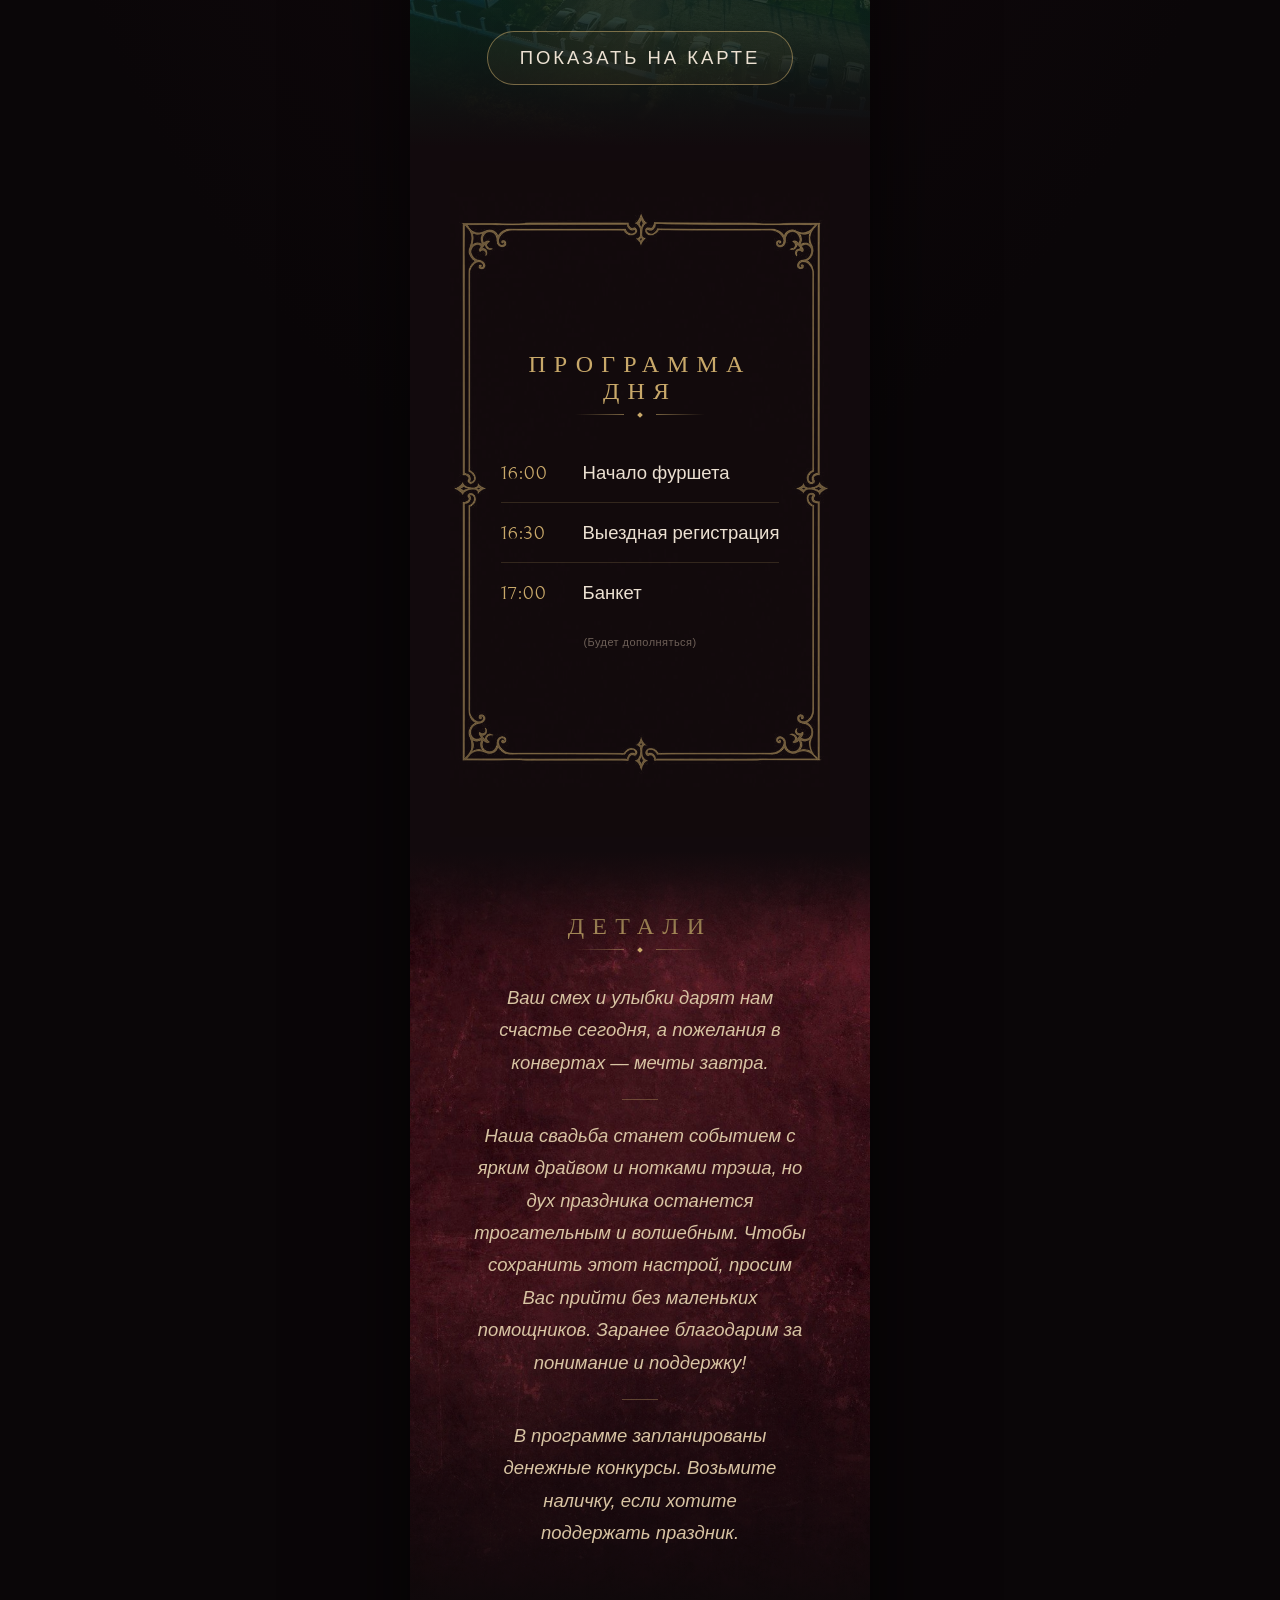
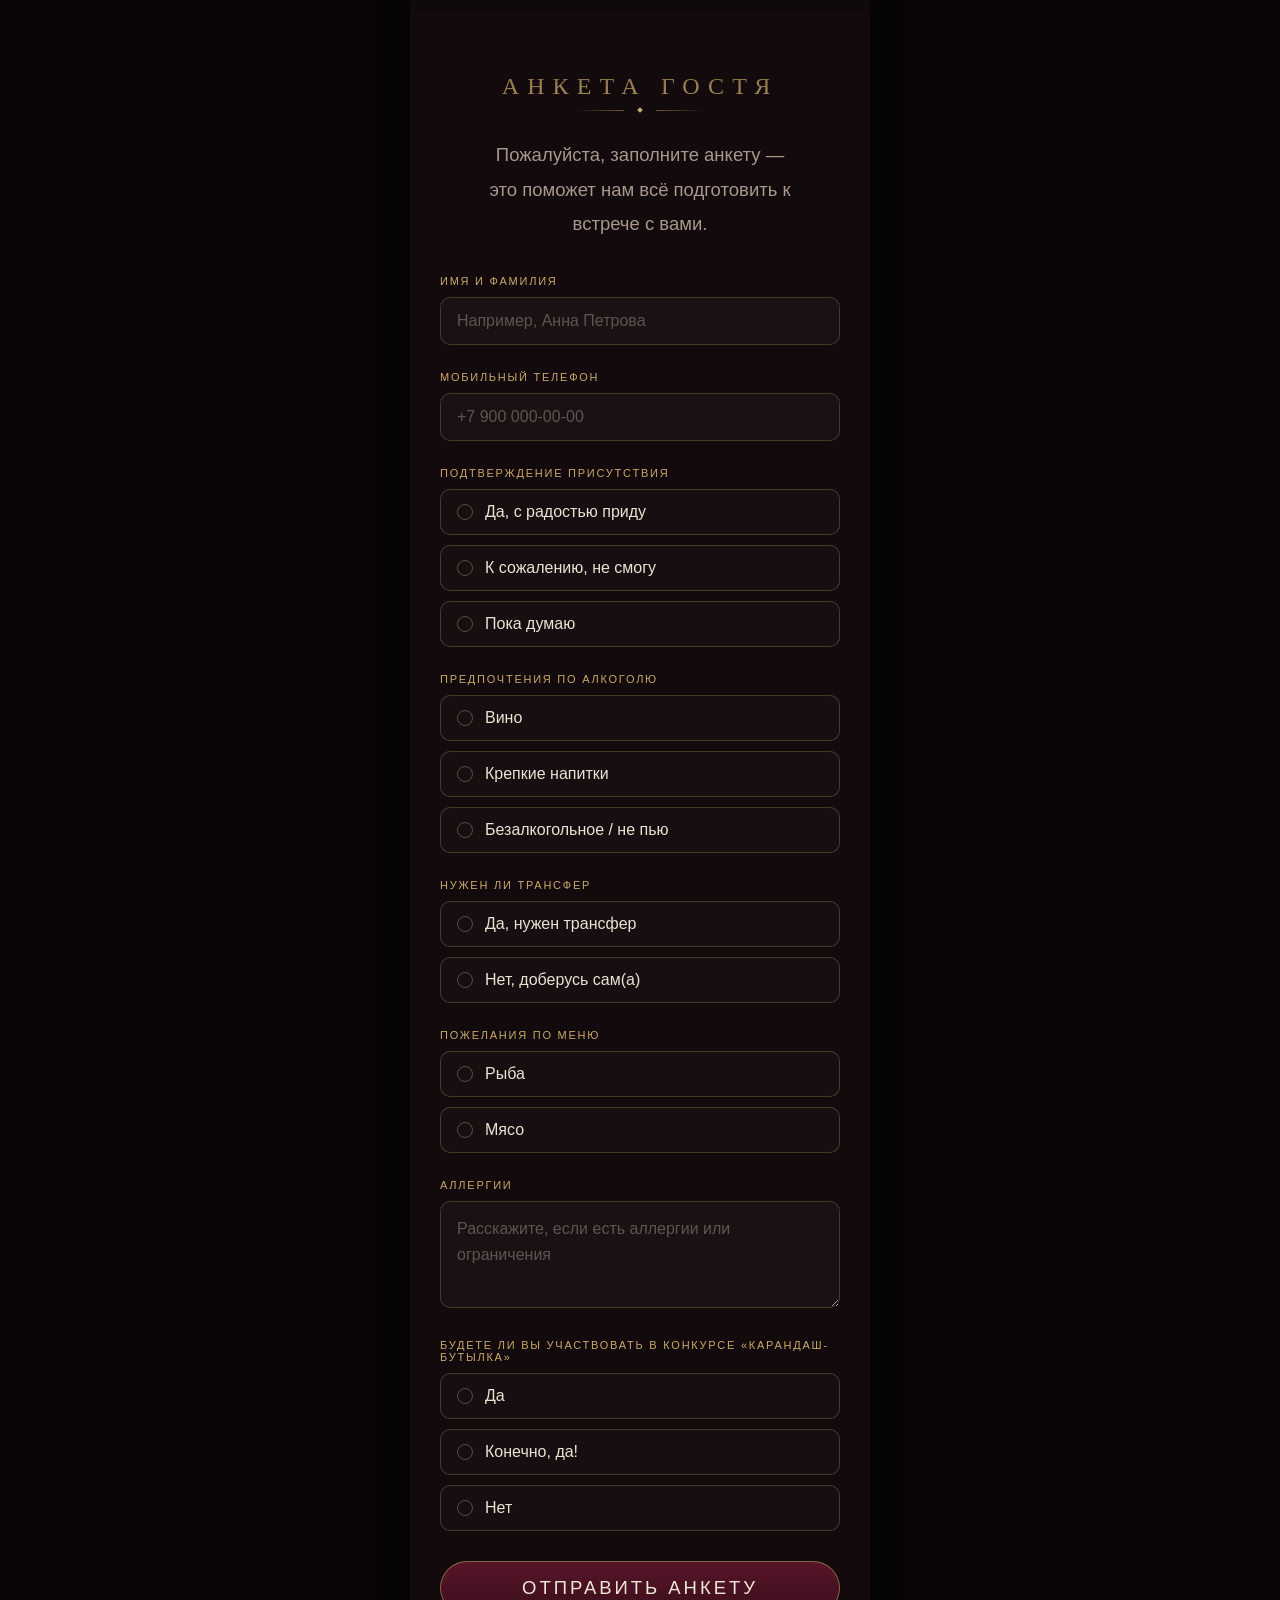
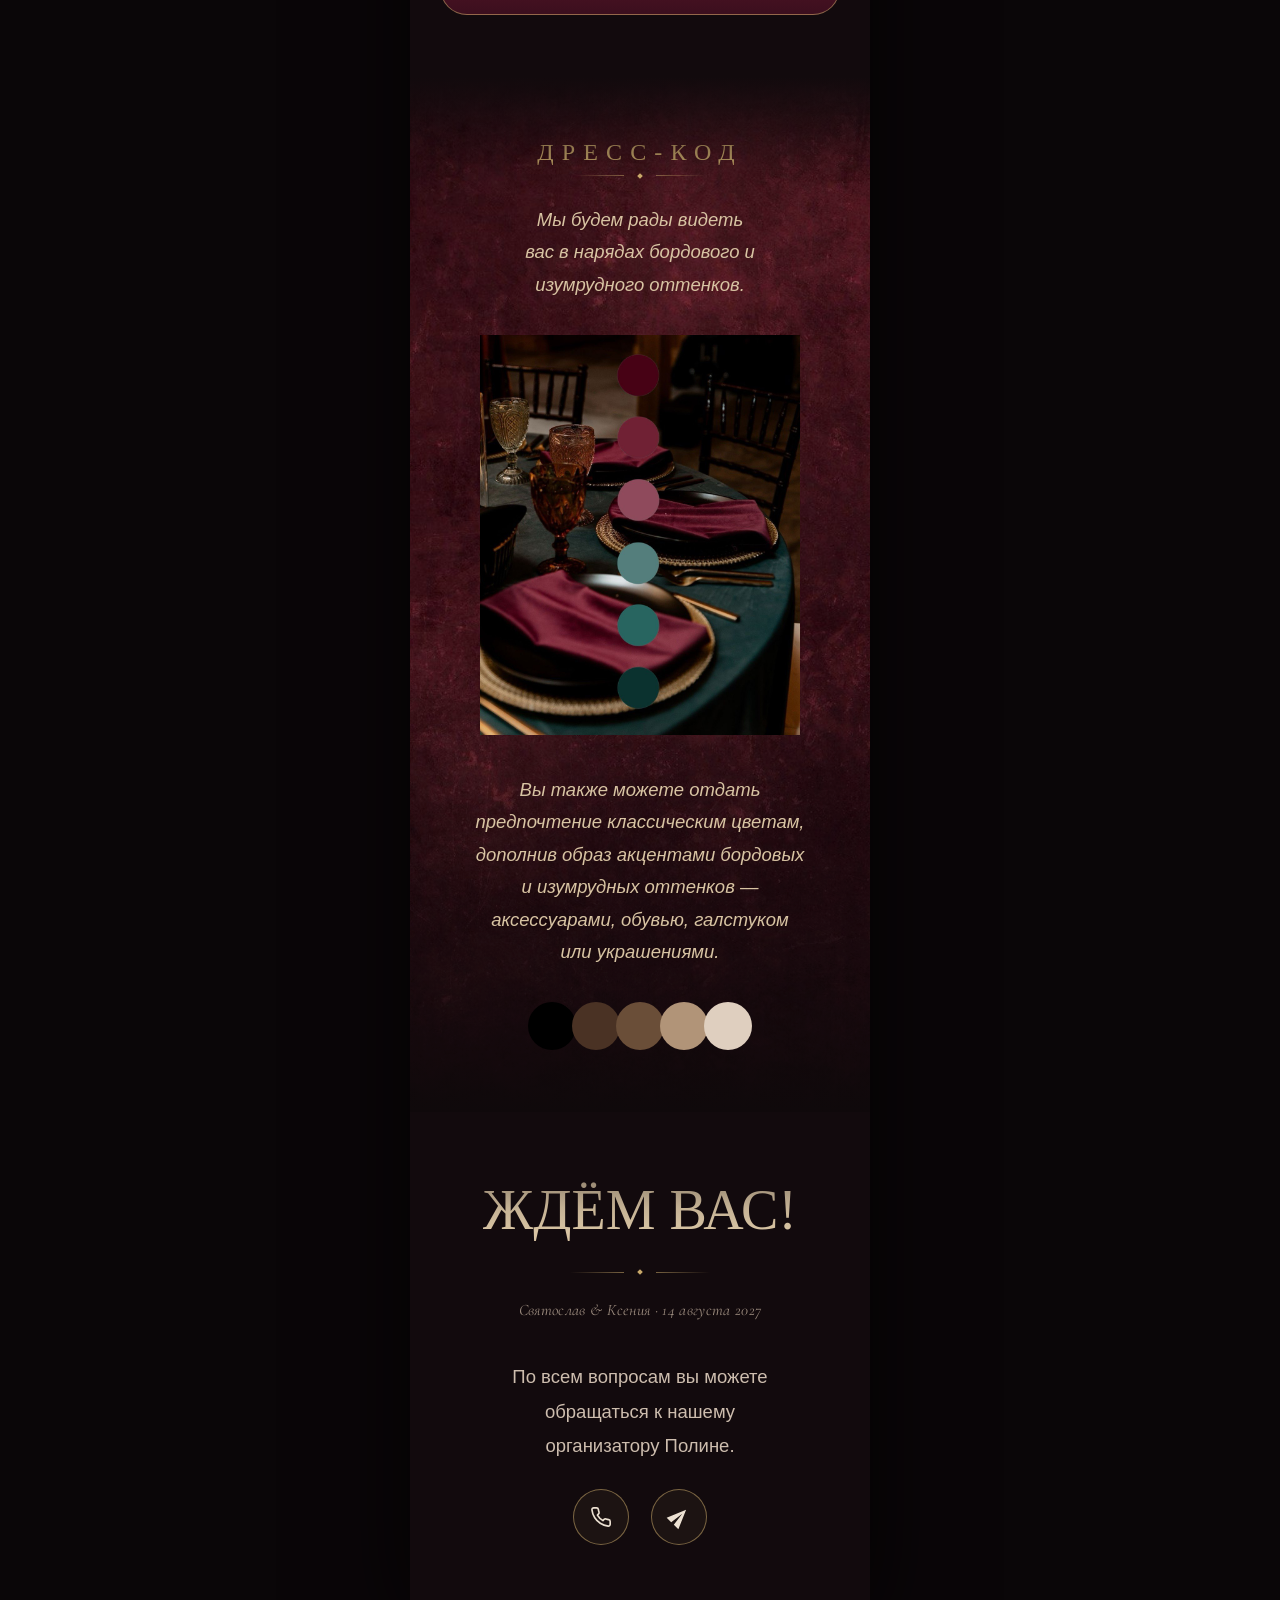
==== commit 36900e5f: "Шрифты, оверлей «&», текстура фона и рамка «Программы дня» - Заголовки (eyebrow/script-title/venue-n" ====
--- a/index.html
+++ b/index.html
@@ -8,6 +8,8 @@
 <link rel="preconnect" href="https://fonts.googleapis.com">
 <link rel="preconnect" href="https://fonts.gstatic.com" crossorigin>
 <link href="https://fonts.googleapis.com/css2?family=Forum&family=Cormorant+Garamond:ital,wght@0,400;0,500;0,600;1,400;1,500;1,600&family=PT+Sans:wght@400;700&display=swap" rel="stylesheet">
+<link href="https://fonts.cdnfonts.com/css/felidae" rel="stylesheet">
+<link href="https://fonts.cdnfonts.com/css/poiret-one" rel="stylesheet">
 <link rel="stylesheet" href="styles.css">
 <script src="https://www.google.com/recaptcha/api.js?render=6Lfn7OAtAAAAABQyjv0iD5N-5kvRhlBTNGX9OBjZ" async defer></script>
 </head>
@@ -29,17 +31,17 @@
     </div>
 
     <!-- ===== INVITATION ===== -->
-    <section class="section section--maroon center">
+    <section class="section section--maroon center" style="padding-top:34px;padding-bottom:30px;">
       <div class="section-fade" style="--fade-from:#0a0608;"></div>
-      <div class="divider"><span class="divider-line"></span><span class="divider-dot"></span><span class="divider-line"></span></div>
-      <h2 class="script-title">Дорогие гости!</h2>
-      <p class="body-text" style="max-width:340px;margin-left:auto;margin-right:auto;">С большой радостью приглашаем вас разделить с нами один из самых важных дней нашей жизни — день нашей свадьбы. Будем счастливы видеть вас среди самых близких и дорогих нам людей <svg width="15" height="15" viewBox="0 0 24 24" fill="none" stroke="#c9a96a" stroke-width="2" stroke-linecap="round" stroke-linejoin="round" style="vertical-align:-2px;"><path d="M20.84 4.61a5.5 5.5 0 0 0-7.78 0L12 5.67l-1.06-1.06a5.5 5.5 0 0 0-7.78 7.78l1.06 1.06L12 21.23l7.78-7.78 1.06-1.06a5.5 5.5 0 0 0 0-7.78z"></path></svg></p>
+      <div class="divider" style="margin-top:20px;"><span class="divider-line"></span><span class="divider-dot"></span><span class="divider-line"></span></div>
+      <h2 class="script-title" style="font-size:30px;color:#c9a96a;">Дорогие гости!</h2>
+      <p class="body-text" style="max-width:340px;margin-left:auto;margin-right:auto;">С большой радостью приглашаем вас разделить с нами один из самых важных дней нашей жизни — день нашей свадьбы. Будем счастливы видеть вас среди самых близких и дорогих нам людей <svg width="15" height="15" viewBox="0 0 24 24" fill="none" stroke="#cdbdae" stroke-width="2" stroke-linecap="round" stroke-linejoin="round" style="vertical-align:-2px;"><path d="M20.84 4.61a5.5 5.5 0 0 0-7.78 0L12 5.67l-1.06-1.06a5.5 5.5 0 0 0-7.78 7.78l1.06 1.06L12 21.23l7.78-7.78 1.06-1.06a5.5 5.5 0 0 0 0-7.78z"></path></svg></p>
       <div class="signature">— Святослав и Ксения</div>
     </section>
 
     <!-- ===== COUNTDOWN ===== -->
     <section class="section section--dark center">
-      <div class="section-fade" style="--fade-from:#2a0c16;"></div>
+      <div class="section-fade" style="--fade-from:#120a0d;"></div>
       <div class="script-sub">До нашего праздника осталось</div>
       <div class="countdown">
         <div class="countdown-cell"><div class="countdown-num" id="cd-d">—</div><div class="countdown-label">дней</div></div>
@@ -65,25 +67,30 @@
     </section>
 
     <!-- ===== SCHEDULE ===== -->
-    <section class="section section--dark center">
-      <div class="section-fade" style="--fade-from:#120a0d;"></div>
-      <div class="eyebrow">Программа дня</div>
-      <div class="divider"><span class="divider-line"></span><span class="divider-dot"></span><span class="divider-line"></span></div>
-      <div class="schedule">
-        <div class="schedule-item">
-          <div class="schedule-time">16:00</div>
-          <div class="schedule-label">Начало фуршета</div>
-        </div>
-        <div class="schedule-item">
-          <div class="schedule-time">16:30</div>
-          <div class="schedule-label">Выездная регистрация</div>
-        </div>
-        <div class="schedule-item">
-          <div class="schedule-time">17:00</div>
-          <div class="schedule-label">Банкет</div>
-        </div>
-      </div>
-      <div class="schedule-note">(Будет дополняться)</div>
+    <section class="section section--dark center" style="padding-top:14px;padding-bottom:14px;">
+      <div class="section-fade" style="--fade-from:#120a0d;"></div>
+      <div class="schedule-frame">
+        <div class="schedule-frame-art"></div>
+        <div class="schedule-frame-content">
+          <div class="eyebrow">Программа дня</div>
+          <div class="divider"><span class="divider-line"></span><span class="divider-dot"></span><span class="divider-line"></span></div>
+          <div class="schedule">
+            <div class="schedule-item">
+              <div class="schedule-time">16:00</div>
+              <div class="schedule-label">Начало фуршета</div>
+            </div>
+            <div class="schedule-item">
+              <div class="schedule-time">16:30</div>
+              <div class="schedule-label">Выездная регистрация</div>
+            </div>
+            <div class="schedule-item">
+              <div class="schedule-time">17:00</div>
+              <div class="schedule-label">Банкет</div>
+            </div>
+          </div>
+          <div class="schedule-note">(Будет дополняться)</div>
+        </div>
+      </div>
     </section>
 
     <!-- ===== DETAILS ===== -->
@@ -100,7 +107,7 @@
 
     <!-- ===== GUEST FORM ===== -->
     <section class="section section--dark">
-      <div class="section-fade" style="--fade-from:#2a0c16;"></div>
+      <div class="section-fade" style="--fade-from:#120a0d;"></div>
       <div class="center" style="margin-bottom:34px;">
         <div class="eyebrow">Анкета гостя</div>
         <div class="divider"><span class="divider-line"></span><span class="divider-dot"></span><span class="divider-line"></span></div>
@@ -213,7 +220,7 @@
       <div class="divider"><span class="divider-line"></span><span class="divider-dot"></span><span class="divider-line"></span></div>
       <p class="script-quote" style="max-width:330px;margin:0 auto 34px;">Мы будем рады видеть вас в нарядах бордового и изумрудного оттенков.</p>
       <img src="assets/dresscode-palette.jpg" alt="Палитра дресс-кода" class="dresscode-img" onerror="this.style.display='none'">
-      <p class="script-quote" style="max-width:330px;margin:34px auto 0;">Вы также можете отдать предпочтение классическим цветам, дополнив образ акцентами из нашей палитры — аксессуарами, обувью, галстуком или украшениями.</p>
+      <p class="script-quote" style="max-width:330px;margin:34px auto 0;">Вы также можете отдать предпочтение классическим цветам, дополнив образ акцентами бордовых и изумрудных оттенков — аксессуарами, обувью, галстуком или украшениями.</p>
       <div class="dresscode-swatches">
         <span class="dresscode-swatch" style="background:#000000;"></span>
         <span class="dresscode-swatch" style="background:#4A3224;"></span>
@@ -225,9 +232,9 @@
 
     <!-- ===== CLOSING ===== -->
     <section class="section section--dark center" style="padding:70px 30px 80px;">
-      <div class="section-fade" style="--fade-from:#2a0c16;"></div>
+      <div class="section-fade" style="--fade-from:#120a0d;"></div>
       <div class="closing-title">Ждём вас!</div>
-      <div class="divider" style="width:140px;margin-top:30px;"><span class="divider-line"></span><span class="divider-dot"></span><span class="divider-line"></span></div>
+      <div class="divider" style="width:140px;margin-top:32px;"><span class="divider-line"></span><span class="divider-dot"></span><span class="divider-line"></span></div>
       <div class="closing-sub">Святослав &amp; Ксения · 14 августа 2027</div>
       <p class="body-text" style="max-width:320px;margin:40px auto 0;">По всем вопросам вы можете обращаться к нашему организатору Полине.</p>
       <div class="contact-row">
--- a/styles.css
+++ b/styles.css
@@ -3,7 +3,7 @@
 input::placeholder, textarea::placeholder { color: rgba(154,138,125,0.55); }
 input:focus, textarea:focus { border-color: rgba(201,169,106,0.6) !important; }
 
-body { font-family: 'PT Sans', sans-serif; }
+body { font-family: 'Poiret One', sans-serif; font-size: 18.5px; }
 
 .page {
   min-height: 100vh;
@@ -40,16 +40,34 @@
 }
 .hero-eyebrow {
   position: absolute; top: 34px; left: 0; right: 0; text-align: center;
-  color: #c9a96a; font-size: 12px; letter-spacing: 0.42em; text-transform: uppercase;
-}
-.hero-text { position: absolute; left: 0; right: 0; bottom: 46px; text-align: center; padding: 0 24px; }
-.hero-name { font-family: 'Forum', serif; color: #f0e6d6; font-size: 42px; line-height: 1.04; letter-spacing: 0.16em; text-transform: uppercase; }
-.hero-amp { font-family: 'Cormorant Garamond', serif; font-style: italic; color: #c9a96a; font-size: 40px; line-height: 0.9; margin: 2px 0; }
-.hero-date { font-family: 'Cormorant Garamond', serif; font-style: italic; color: #d8c4a3; font-size: 23px; margin-top: 14px; letter-spacing: 0.04em; }
+  font-family: 'Felidae', serif; text-transform: uppercase;
+  color: #c9a96a; font-size: 12px; letter-spacing: 0.42em;
+}
+.hero-text { position: absolute; left: 0; right: 0; bottom: 16px; text-align: center; padding: 0 24px; }
+.hero-name { position: relative; z-index: 1; font-family: 'Felidae', serif; color: #f0e6d6; font-size: 50px; line-height: 1.04; letter-spacing: 0.16em; text-transform: uppercase; }
+.hero-amp {
+  position: absolute; left: 50%; top: 30%; transform: translate(-50%, -50%);
+  z-index: 0; pointer-events: none;
+  font-family: 'Cormorant Garamond', serif; font-style: italic; color: #c9a96a; opacity: 0.4;
+  font-size: 150px; line-height: 1; margin: 0;
+}
+.hero-date { font-family: 'Cormorant Garamond', serif; font-style: italic; color: #d8c4a3; font-size: 23px; margin-top: 14px; letter-spacing: 0.02em; }
 
 /* Sections */
 .section { position: relative; padding: 62px 30px; }
-.section--maroon { background: #2a0c16; }
+.section--maroon {
+  position: relative; z-index: 0;
+  background: #2a0c16 url('assets/maroon-texture.jpg') center / cover no-repeat;
+}
+.section--maroon::before {
+  content: '';
+  position: absolute; inset: 0;
+  z-index: -1;
+  pointer-events: none;
+  background:
+    linear-gradient(rgba(0,0,0,0.15), rgba(0,0,0,0.15)),
+    linear-gradient(to bottom, transparent 0%, transparent 55%, rgba(18,10,13,0.65) 85%, #120a0d 100%);
+}
 .section--dark { background: #120a0d; }
 
 .section-fade {
@@ -72,16 +90,16 @@
     transparent 100%);
 }
 
-.divider { display: flex; align-items: center; justify-content: center; gap: 14px; margin: 0 auto 26px; width: 130px; }
+.divider { display: flex; align-items: center; justify-content: center; gap: 14px; margin: 8px auto 26px; width: 130px; }
 .divider-line { flex: 1; height: 1px; background: linear-gradient(90deg, transparent, rgba(201,169,106,0.55)); }
 .divider-line:last-child { background: linear-gradient(90deg, rgba(201,169,106,0.55), transparent); }
-.divider-dot { width: 6px; height: 6px; background: #c9a96a; transform: rotate(45deg); }
-
-.script-title { font-family: 'Cormorant Garamond', serif; font-style: italic; color: #d8c4a3; font-size: 38px; font-weight: 500; line-height: 1.1; }
-.body-text { color: #cdbdae; font-size: 15.5px; line-height: 1.85; margin-top: 22px; text-wrap: pretty; }
+.divider-dot { width: 4px; height: 4px; background: #c9a96a; transform: rotate(45deg); }
+
+.script-title { font-family: 'Felidae', serif; text-transform: uppercase; color: #d8c4a3; font-size: 38px; font-weight: 500; line-height: 1.1; }
+.body-text { color: #cdbdae; font-size: 18.5px; line-height: 1.85; margin-top: 22px; text-wrap: pretty; }
 .signature { font-family: 'Cormorant Garamond', serif; font-style: italic; color: #c9a96a; font-size: 20px; margin-top: 24px; }
 
-.script-sub { font-family: 'Cormorant Garamond', serif; font-style: italic; color: #c9a96a; font-size: 24px; margin-bottom: 26px; }
+.script-sub { font-family: 'Felidae', serif; text-transform: uppercase; color: #c9a96a; font-size: 24px; margin-bottom: 26px; }
 .countdown { display: flex; justify-content: center; gap: 10px; }
 .countdown-cell { flex: 1; max-width: 92px; border: 1px solid rgba(201,169,106,0.22); border-radius: 12px; padding: 16px 6px; background: rgba(255,255,255,0.02); }
 .countdown-num { font-family: 'Forum', serif; color: #f0e6d6; font-size: 34px; line-height: 1; }
@@ -96,30 +114,49 @@
 .section-bg-overlay--green { background: linear-gradient(180deg, rgba(12,36,29,0.88) 0%, rgba(12,36,29,0.8) 40%, rgba(12,36,29,0.92) 100%); }
 .section-content { position: relative; }
 
-.script-quote { font-family: 'Cormorant Garamond', serif; font-style: italic; color: #d8c4a3; font-size: 21px; line-height: 1.75; max-width: 340px; margin: 0 auto 26px; text-wrap: pretty; }
+.script-quote { font-family: 'Poiret One', sans-serif; font-style: italic; color: #d8c4a3; font-size: 18.5px; line-height: 1.75; max-width: 340px; margin: 0 auto 26px; text-wrap: pretty; }
 .mini-divider { width: 36px; height: 1px; background: rgba(201,169,106,0.35); margin: 0 auto 20px; }
 
-.eyebrow { font-family: 'Forum', serif; color: #c9a96a; font-size: 16px; letter-spacing: 0.34em; text-transform: uppercase; }
-.venue-name { font-family: 'Cormorant Garamond', serif; font-style: italic; color: #f0e6d6; font-size: 52px; line-height: 1; margin: 8px 0 20px; }
+.eyebrow { font-family: 'Felidae', serif; font-weight: 400; color: #c9a96a; font-size: 24px; letter-spacing: 0.34em; text-transform: uppercase; }
+.venue-name { font-family: 'Felidae', serif; text-transform: uppercase; color: #f0e6d6; font-size: 52px; line-height: 1; margin: 8px 0 20px; }
 .venue-hall {
   margin-bottom: 20px;
-  color: #c9a96a; font-family: 'Forum', serif; font-size: 15px;
+  color: #c9a96a; font-family: 'Felidae', serif; font-size: 15px;
   letter-spacing: 0.22em; text-transform: uppercase;
 }
 
+.schedule-frame { position: relative; width: 100%; max-width: 380px; aspect-ratio: 675 / 1200; margin: 0 auto; }
+.schedule-frame-art {
+  position: absolute; inset: 0;
+  pointer-events: none;
+  background-color: #c9a96a;
+  mask-image: url('assets/schedule-frame.jpg');
+  -webkit-mask-image: url('assets/schedule-frame.jpg');
+  mask-size: 100% 100%;
+  -webkit-mask-size: 100% 100%;
+  mask-repeat: no-repeat;
+  -webkit-mask-repeat: no-repeat;
+  mask-mode: luminance;
+  -webkit-mask-source-type: luminance;
+}
+.schedule-frame-content {
+  position: absolute; inset: 0;
+  display: flex; flex-direction: column; justify-content: center;
+  padding: 56px 40px;
+}
 .schedule { display: flex; flex-direction: column; max-width: 280px; margin: 0 auto; text-align: left; }
 .schedule-item { display: flex; align-items: baseline; gap: 18px; padding: 18px 0; border-bottom: 1px solid rgba(201,169,106,0.18); }
 .schedule-item:last-child { border-bottom: none; }
 .schedule-time { font-family: 'Forum', serif; color: #c9a96a; font-size: 20px; letter-spacing: 0.04em; flex: none; width: 64px; }
-.schedule-label { color: #ece1d2; font-size: 15px; }
+.schedule-label { color: #ece1d2; font-size: 18.5px; }
 .schedule-note { margin-top: 14px; color: #6e6058; font-size: 11px; letter-spacing: 0.04em; }
 
 .btn {
   display: inline-flex; align-items: center; justify-content: center; gap: 10px;
   margin-top: 28px; padding: 15px 32px; border-radius: 999px;
-  font-size: 13px; letter-spacing: 0.16em; text-transform: uppercase;
+  font-size: 18.5px; letter-spacing: 0.16em; text-transform: uppercase;
   text-decoration: none; cursor: pointer; border: none;
-  font-family: 'PT Sans', sans-serif;
+  font-family: 'Poiret One', sans-serif;
 }
 .btn--outline { border: 1px solid rgba(201,169,106,0.55); background: rgba(201,169,106,0.06); color: #ece1d2; }
 .btn--outline:hover { background: rgba(201,169,106,0.16); }
@@ -132,8 +169,8 @@
 .field-label { display: block; color: #c9a96a; font-size: 11px; letter-spacing: 0.16em; text-transform: uppercase; margin-bottom: 10px; }
 input[type="text"], input[type="tel"], textarea {
   width: 100%; background: rgba(255,255,255,0.03); border: 1px solid rgba(201,169,106,0.25);
-  border-radius: 10px; padding: 14px 16px; color: #ece1d2; font-family: 'PT Sans', sans-serif;
-  font-size: 15px; outline: none;
+  border-radius: 10px; padding: 14px 16px; color: #ece1d2; font-family: 'Poiret One', sans-serif;
+  font-size: 16px; outline: none;
 }
 textarea { resize: vertical; line-height: 1.6; }
 
@@ -144,7 +181,7 @@
   border: 1px solid rgba(201,169,106,0.28); background: rgba(255,255,255,0.02);
 }
 .option-row.selected { border-color: #c9a96a; background: rgba(201,169,106,0.09); }
-.option-label { color: #ece1d2; font-size: 15px; }
+.option-label { color: #ece1d2; font-size: 16px; }
 
 .option-dot {
   width: 16px; height: 16px; border-radius: 50%; flex: none;
@@ -173,8 +210,8 @@
 }
 .dresscode-swatch:first-child { margin-left: 0; }
 
-.closing-title { font-family: 'Cormorant Garamond', serif; font-style: italic; color: #d8c4a3; font-size: 56px; line-height: 1; }
-.closing-sub { font-family: 'Forum', serif; color: #9a8a7d; font-size: 13px; letter-spacing: 0.22em; text-transform: uppercase; margin-top: 26px; }
+.closing-title { font-family: 'Felidae', serif; text-transform: uppercase; color: #d8c4a3; font-size: 56px; line-height: 1; }
+.closing-sub { font-family: 'Cormorant Garamond', serif; font-style: italic; color: #9a8a7d; font-size: 16px; letter-spacing: 0.02em; margin-top: 26px; }
 
 .contact-row { display: flex; justify-content: center; gap: 22px; margin-top: 26px; }
 .contact-btn {
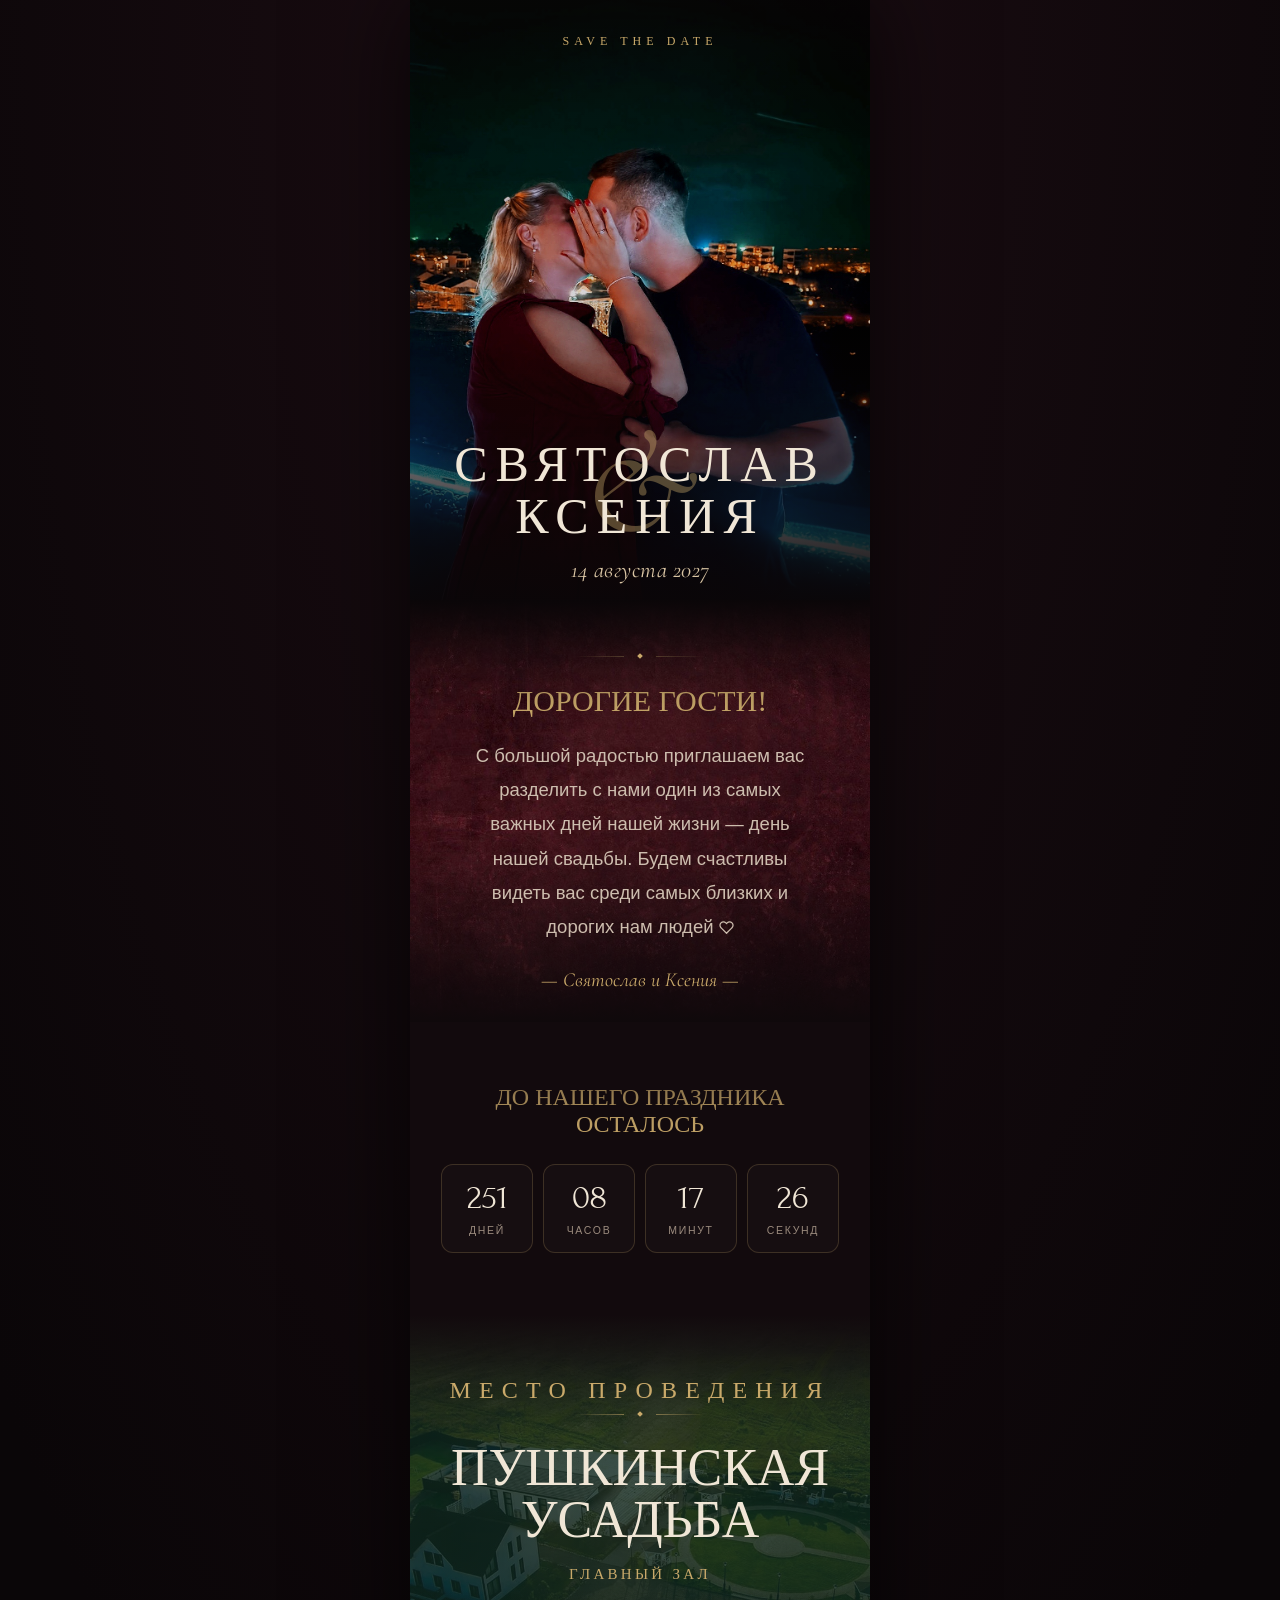
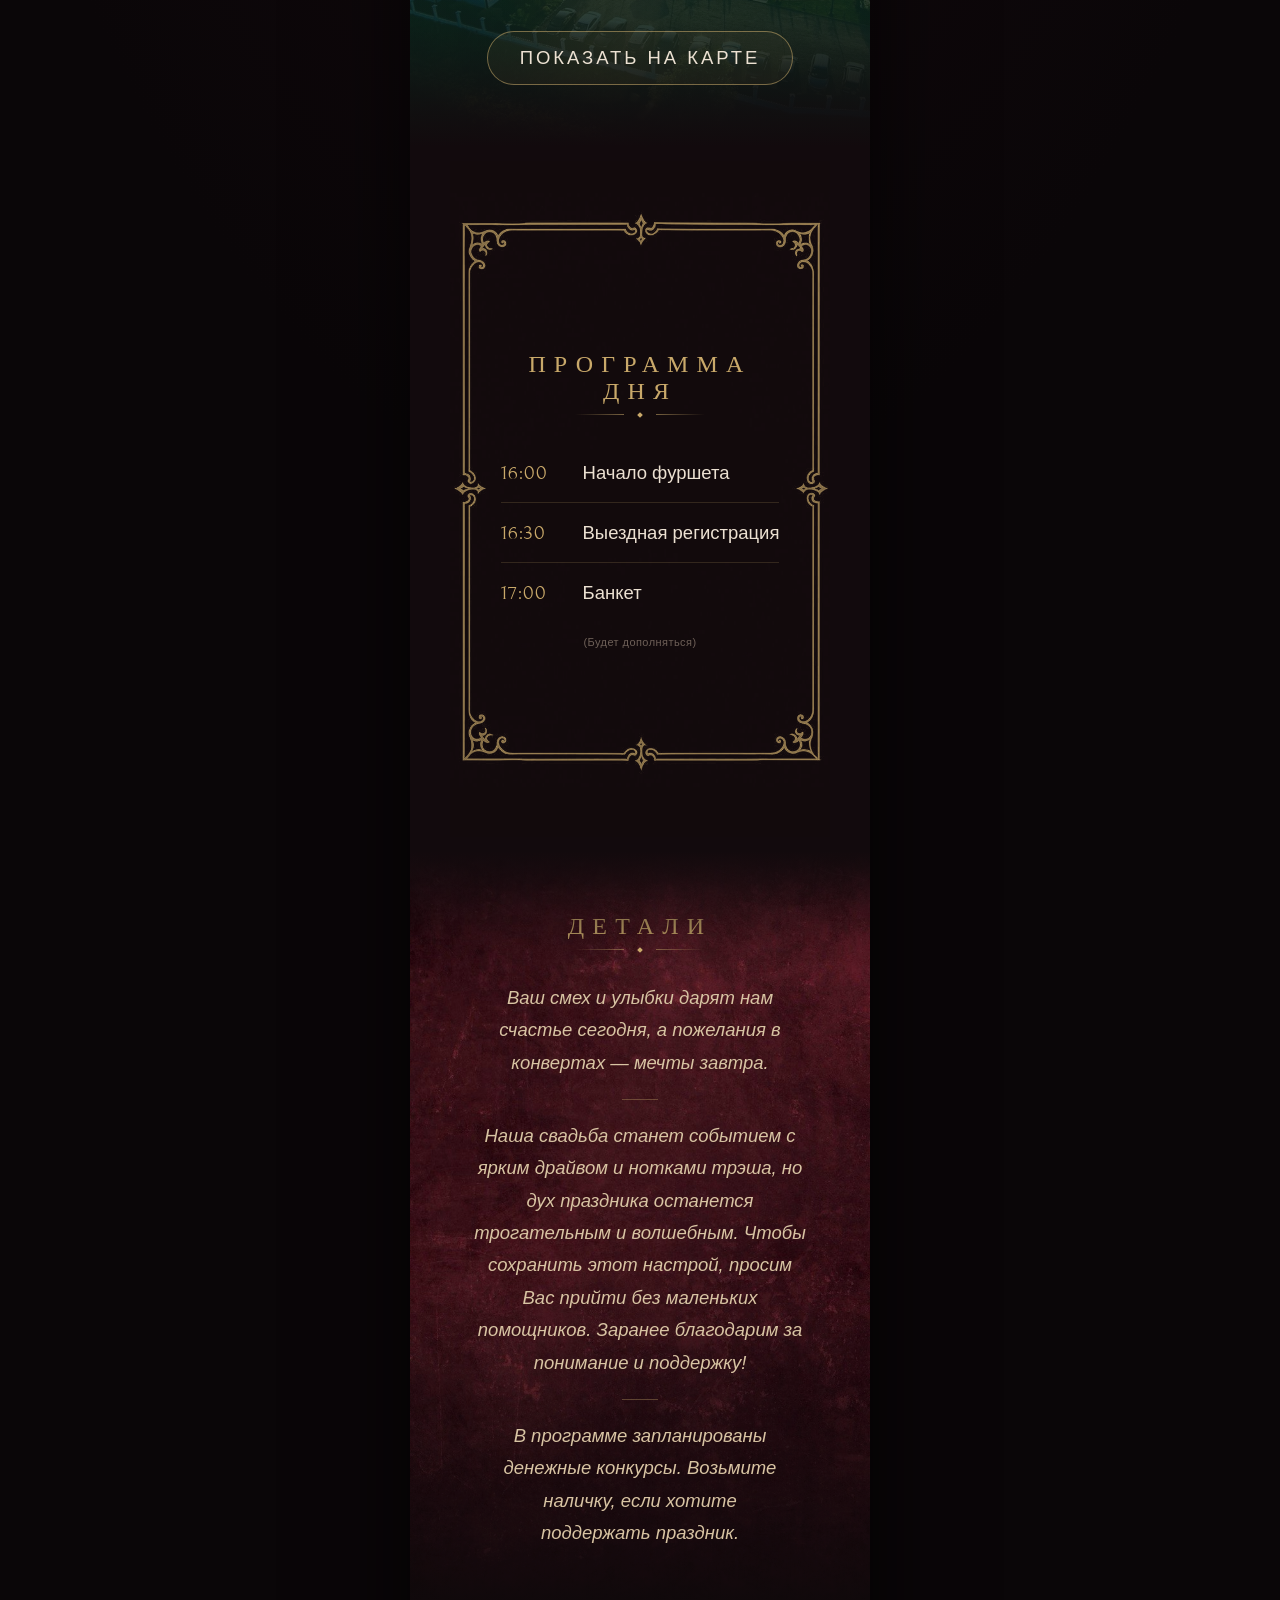
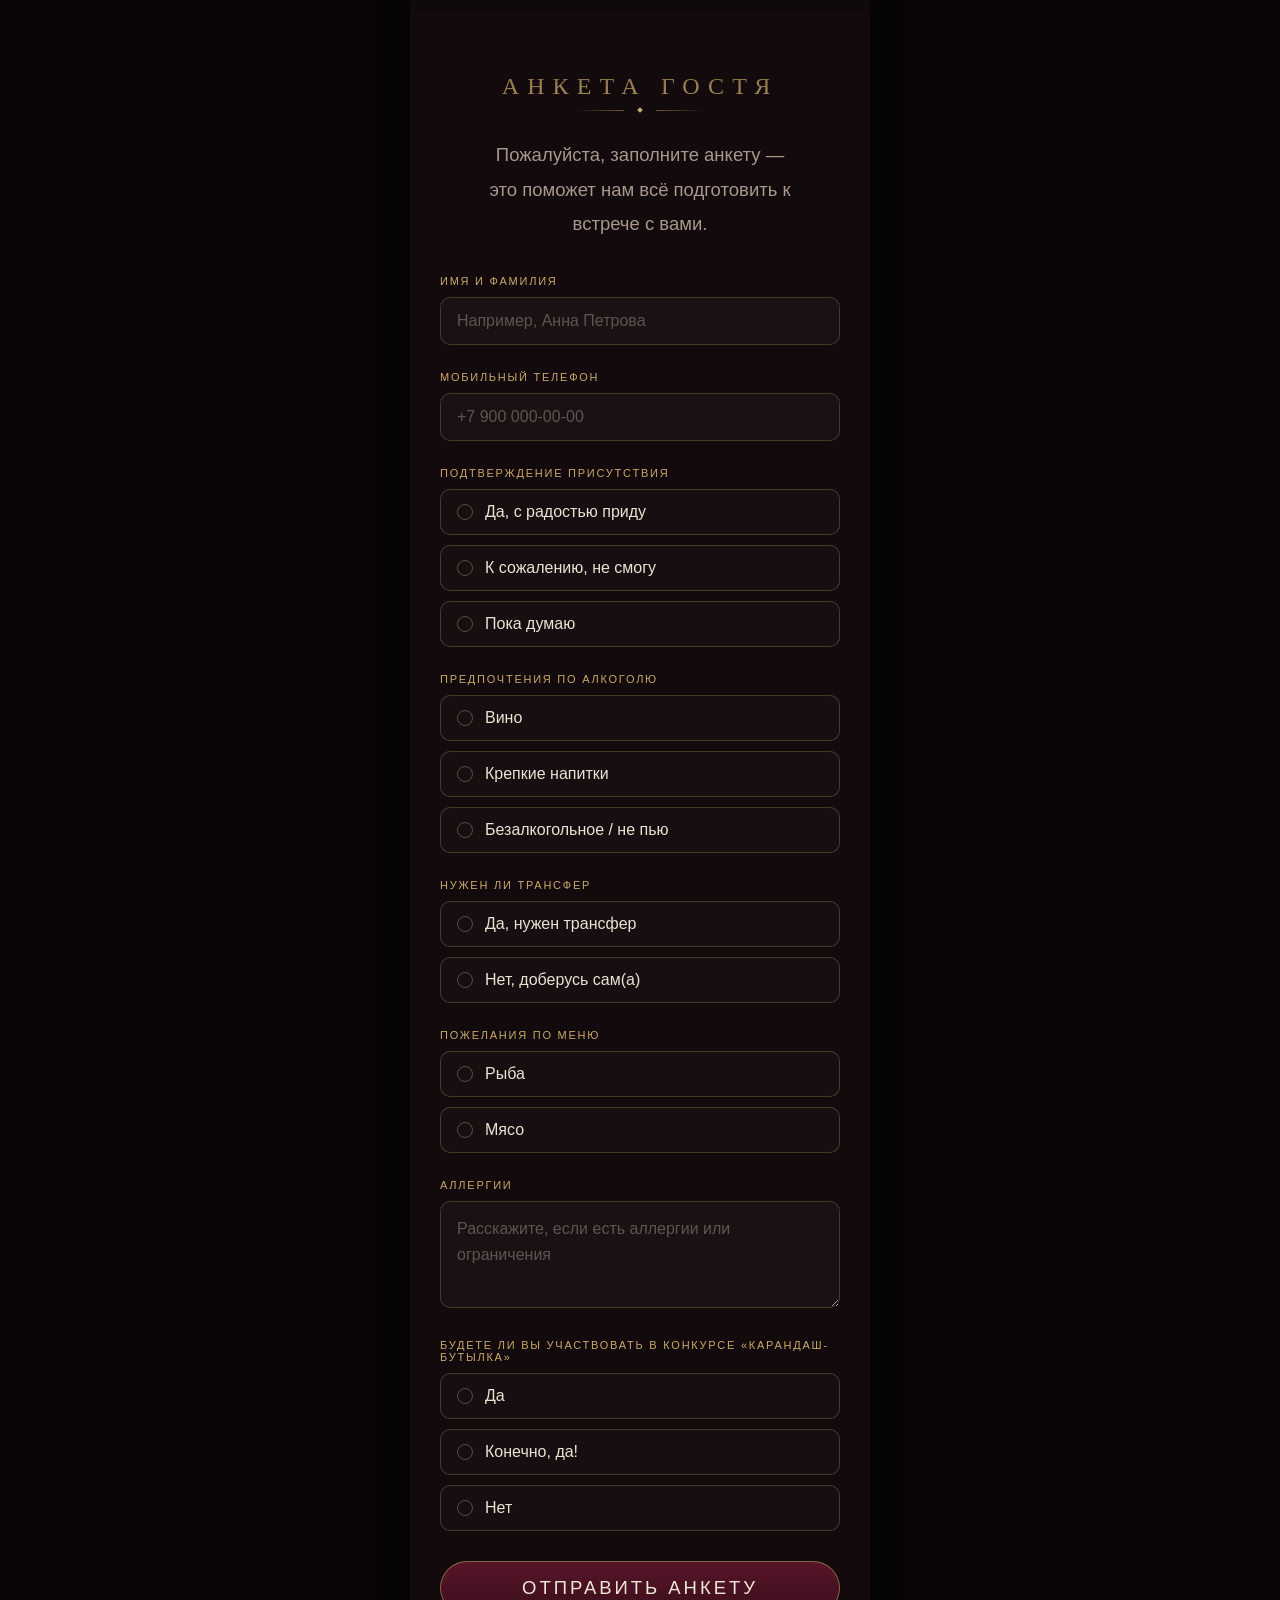
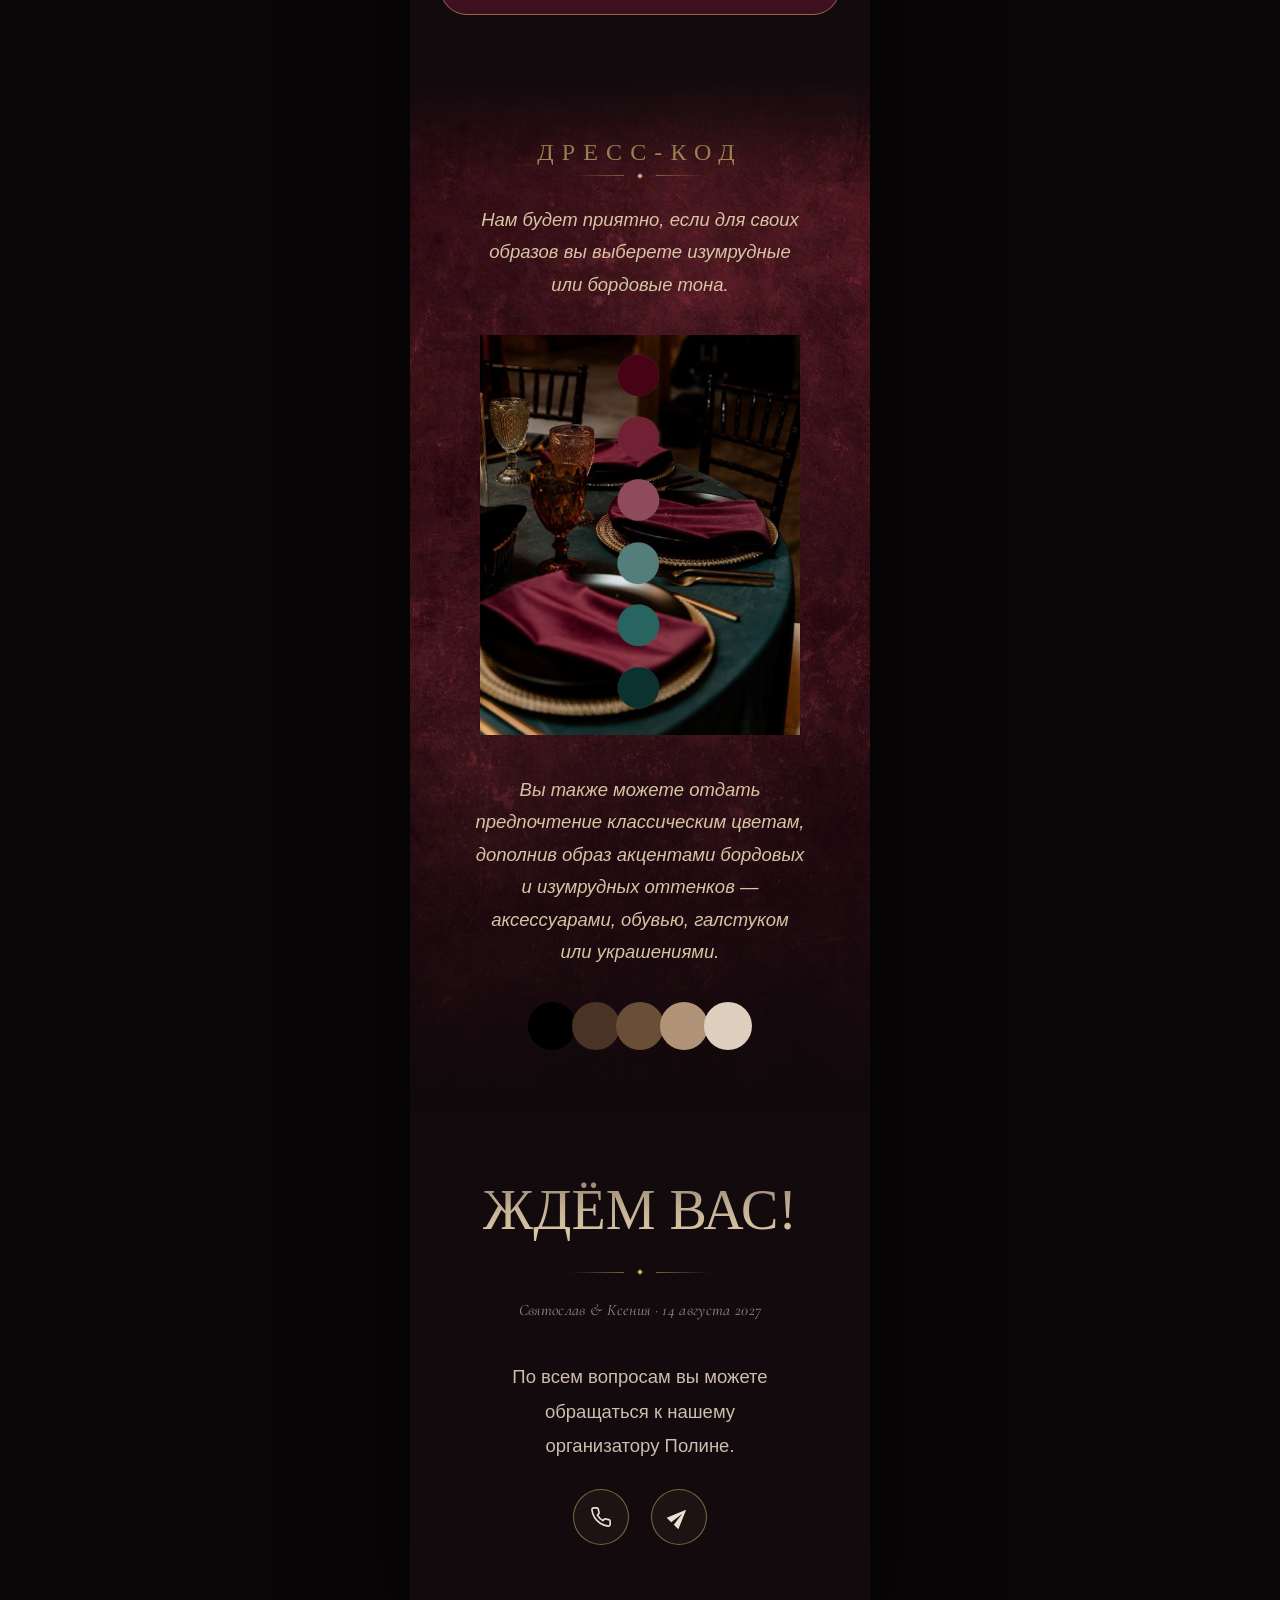
==== commit 985e8e64: "Текст дресс-кода и тире в подписи «Дорогие гости» Co-Authored-By: Claude Sonnet 5 <noreply@anthropic" ====
--- a/index.html
+++ b/index.html
@@ -36,7 +36,7 @@
       <div class="divider" style="margin-top:20px;"><span class="divider-line"></span><span class="divider-dot"></span><span class="divider-line"></span></div>
       <h2 class="script-title" style="font-size:30px;color:#c9a96a;">Дорогие гости!</h2>
       <p class="body-text" style="max-width:340px;margin-left:auto;margin-right:auto;">С большой радостью приглашаем вас разделить с нами один из самых важных дней нашей жизни — день нашей свадьбы. Будем счастливы видеть вас среди самых близких и дорогих нам людей <svg width="15" height="15" viewBox="0 0 24 24" fill="none" stroke="#cdbdae" stroke-width="2" stroke-linecap="round" stroke-linejoin="round" style="vertical-align:-2px;"><path d="M20.84 4.61a5.5 5.5 0 0 0-7.78 0L12 5.67l-1.06-1.06a5.5 5.5 0 0 0-7.78 7.78l1.06 1.06L12 21.23l7.78-7.78 1.06-1.06a5.5 5.5 0 0 0 0-7.78z"></path></svg></p>
-      <div class="signature">— Святослав и Ксения</div>
+      <div class="signature">— Святослав и Ксения —</div>
     </section>
 
     <!-- ===== COUNTDOWN ===== -->
@@ -218,7 +218,7 @@
       <div class="section-fade" style="--fade-from:#120a0d;"></div>
       <div class="eyebrow">Дресс-код</div>
       <div class="divider"><span class="divider-line"></span><span class="divider-dot"></span><span class="divider-line"></span></div>
-      <p class="script-quote" style="max-width:330px;margin:0 auto 34px;">Мы будем рады видеть вас в нарядах бордового и изумрудного оттенков.</p>
+      <p class="script-quote" style="max-width:330px;margin:0 auto 34px;">Нам будет приятно, если для своих образов вы выберете изумрудные или бордовые тона.</p>
       <img src="assets/dresscode-palette.jpg" alt="Палитра дресс-кода" class="dresscode-img" onerror="this.style.display='none'">
       <p class="script-quote" style="max-width:330px;margin:34px auto 0;">Вы также можете отдать предпочтение классическим цветам, дополнив образ акцентами бордовых и изумрудных оттенков — аксессуарами, обувью, галстуком или украшениями.</p>
       <div class="dresscode-swatches">
--- a/styles.css
+++ b/styles.css
@@ -129,15 +129,9 @@
 .schedule-frame-art {
   position: absolute; inset: 0;
   pointer-events: none;
-  background-color: #c9a96a;
-  mask-image: url('assets/schedule-frame.jpg');
-  -webkit-mask-image: url('assets/schedule-frame.jpg');
-  mask-size: 100% 100%;
-  -webkit-mask-size: 100% 100%;
-  mask-repeat: no-repeat;
-  -webkit-mask-repeat: no-repeat;
-  mask-mode: luminance;
-  -webkit-mask-source-type: luminance;
+  background-image: url('assets/schedule-frame-gold.png');
+  background-size: 100% 100%;
+  background-repeat: no-repeat;
 }
 .schedule-frame-content {
   position: absolute; inset: 0;
